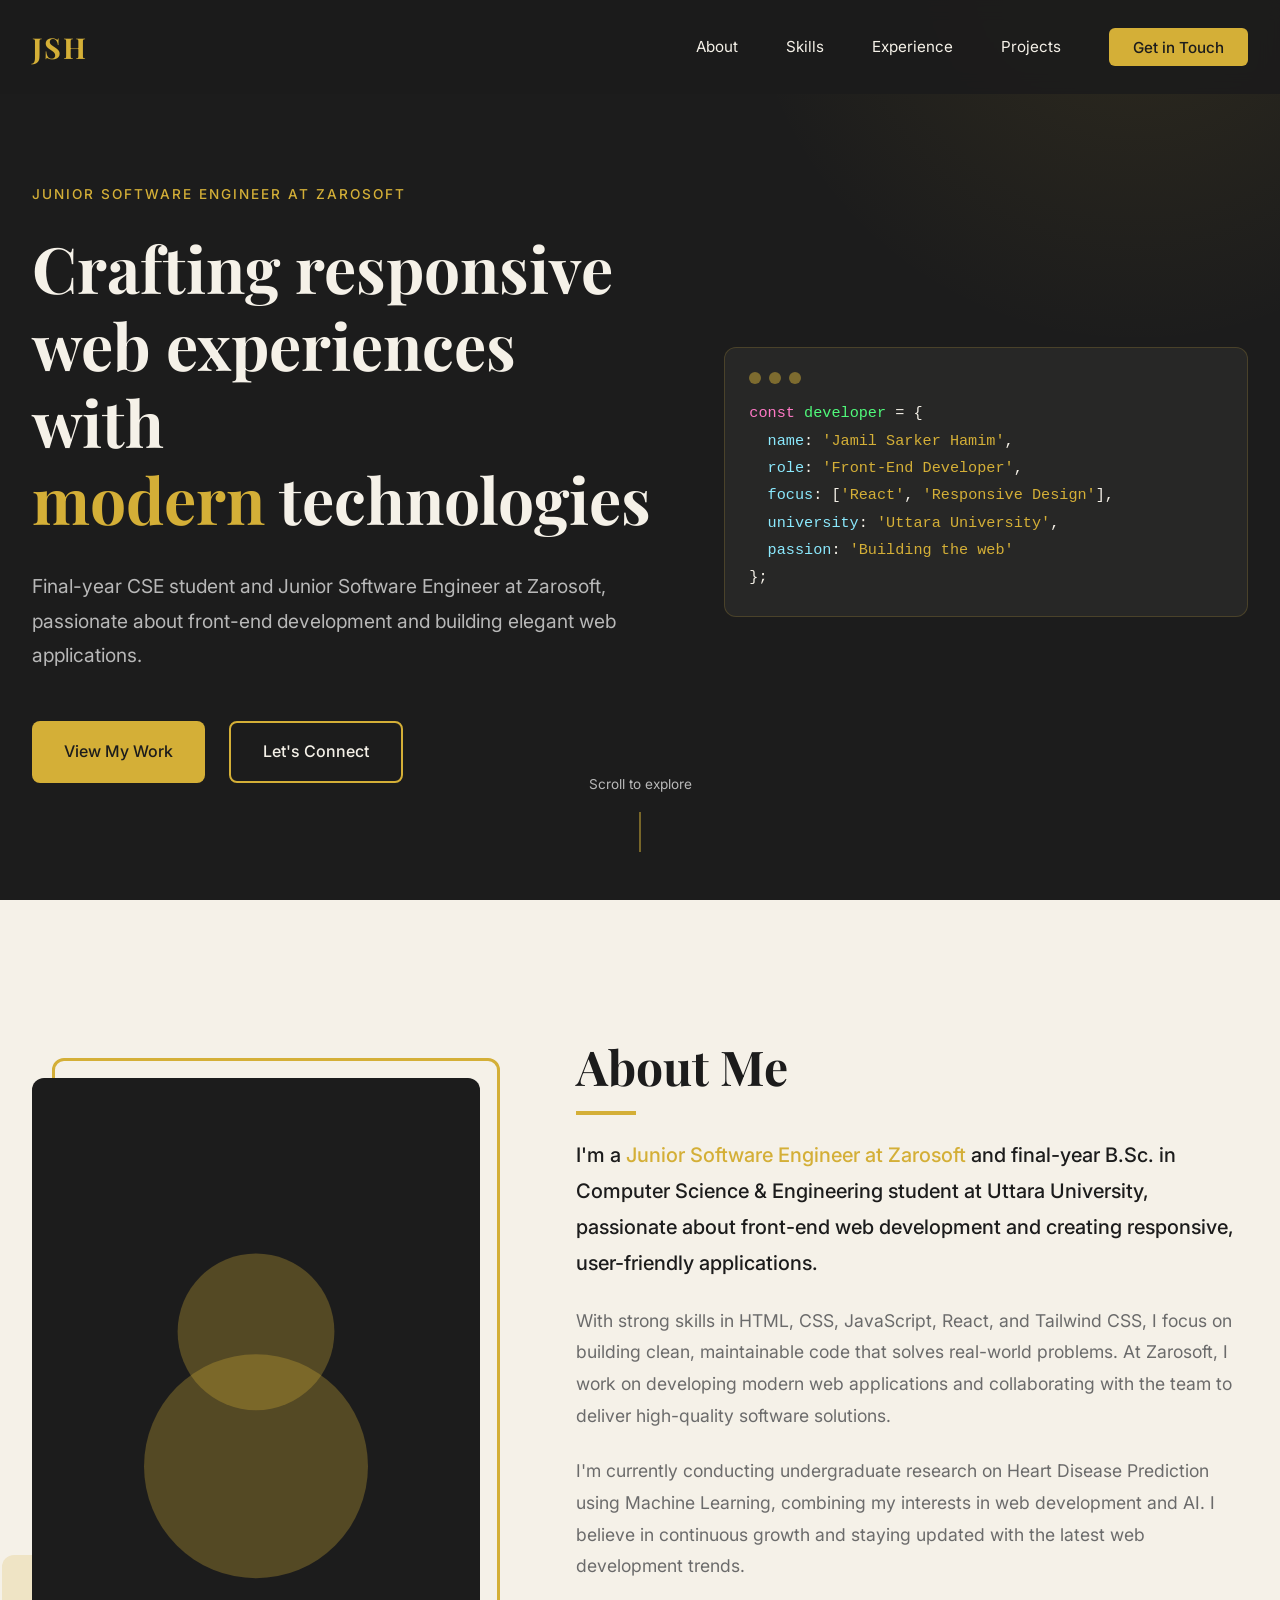
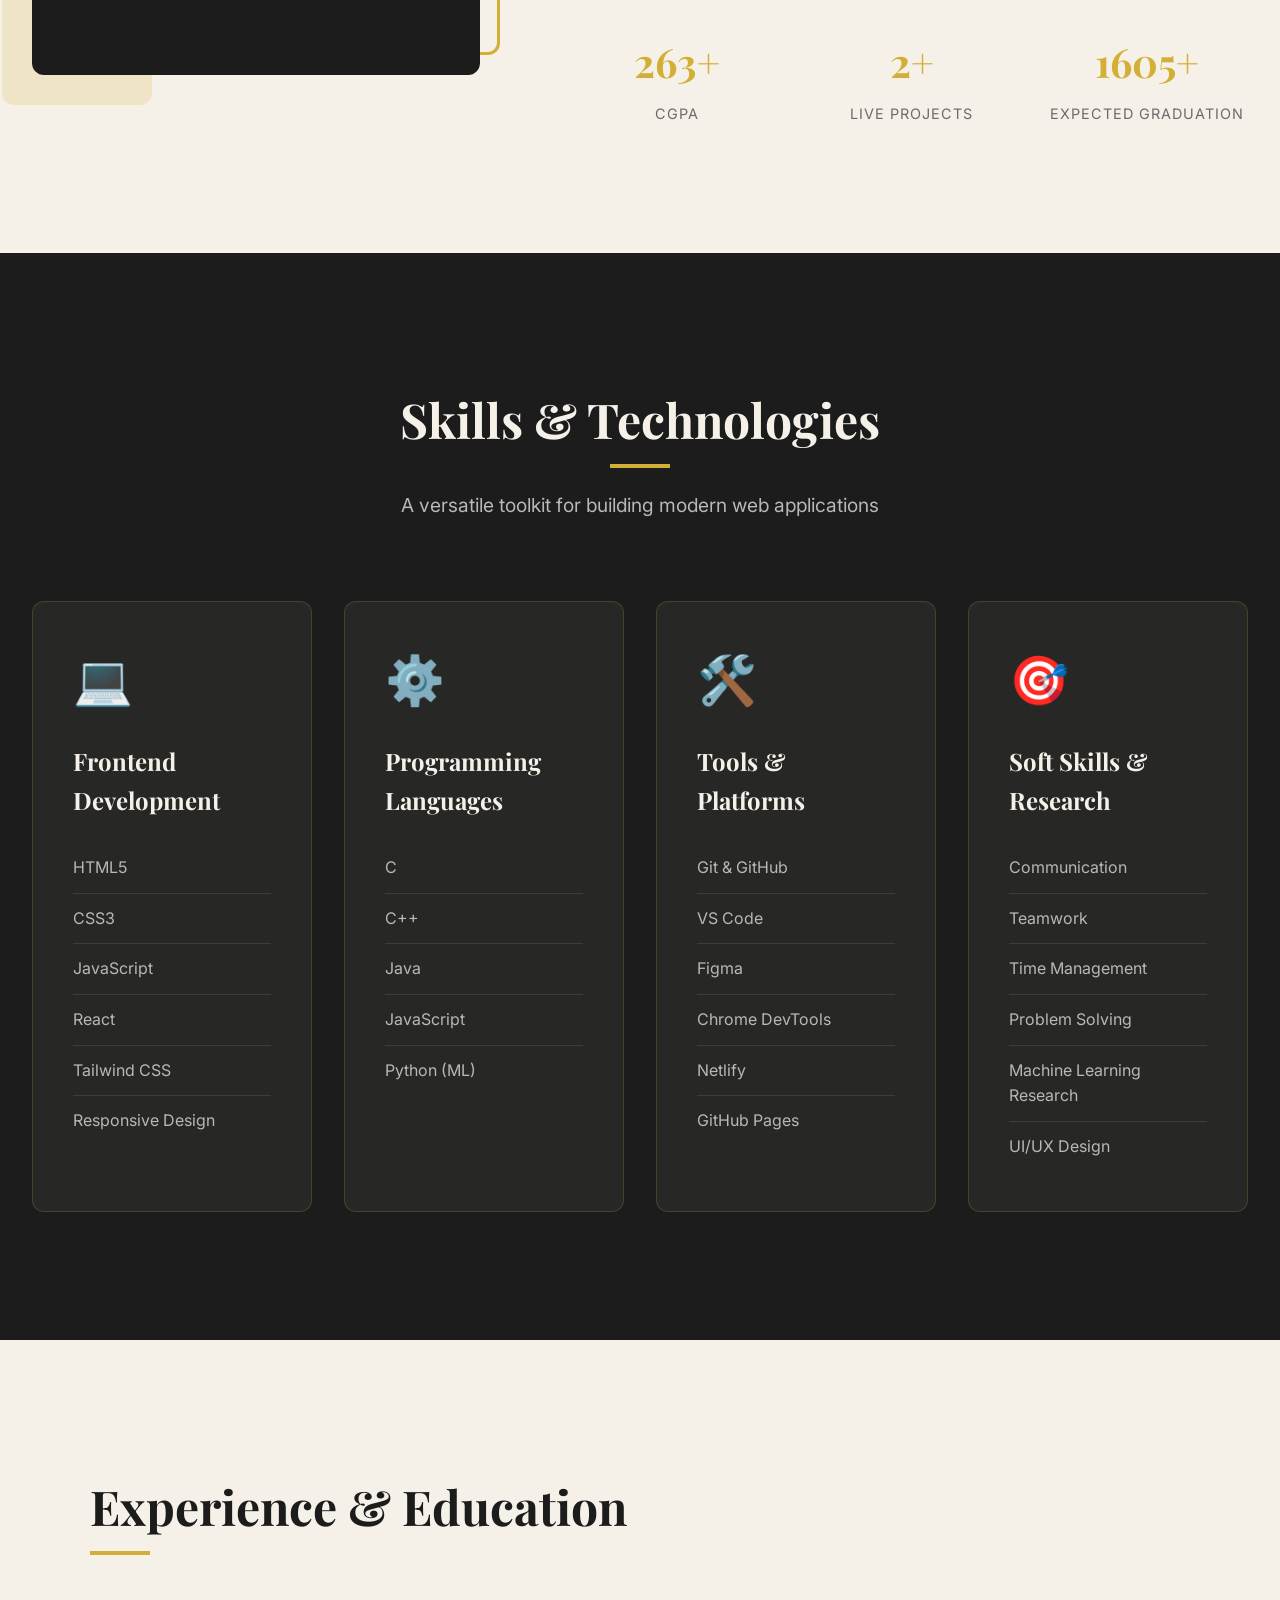
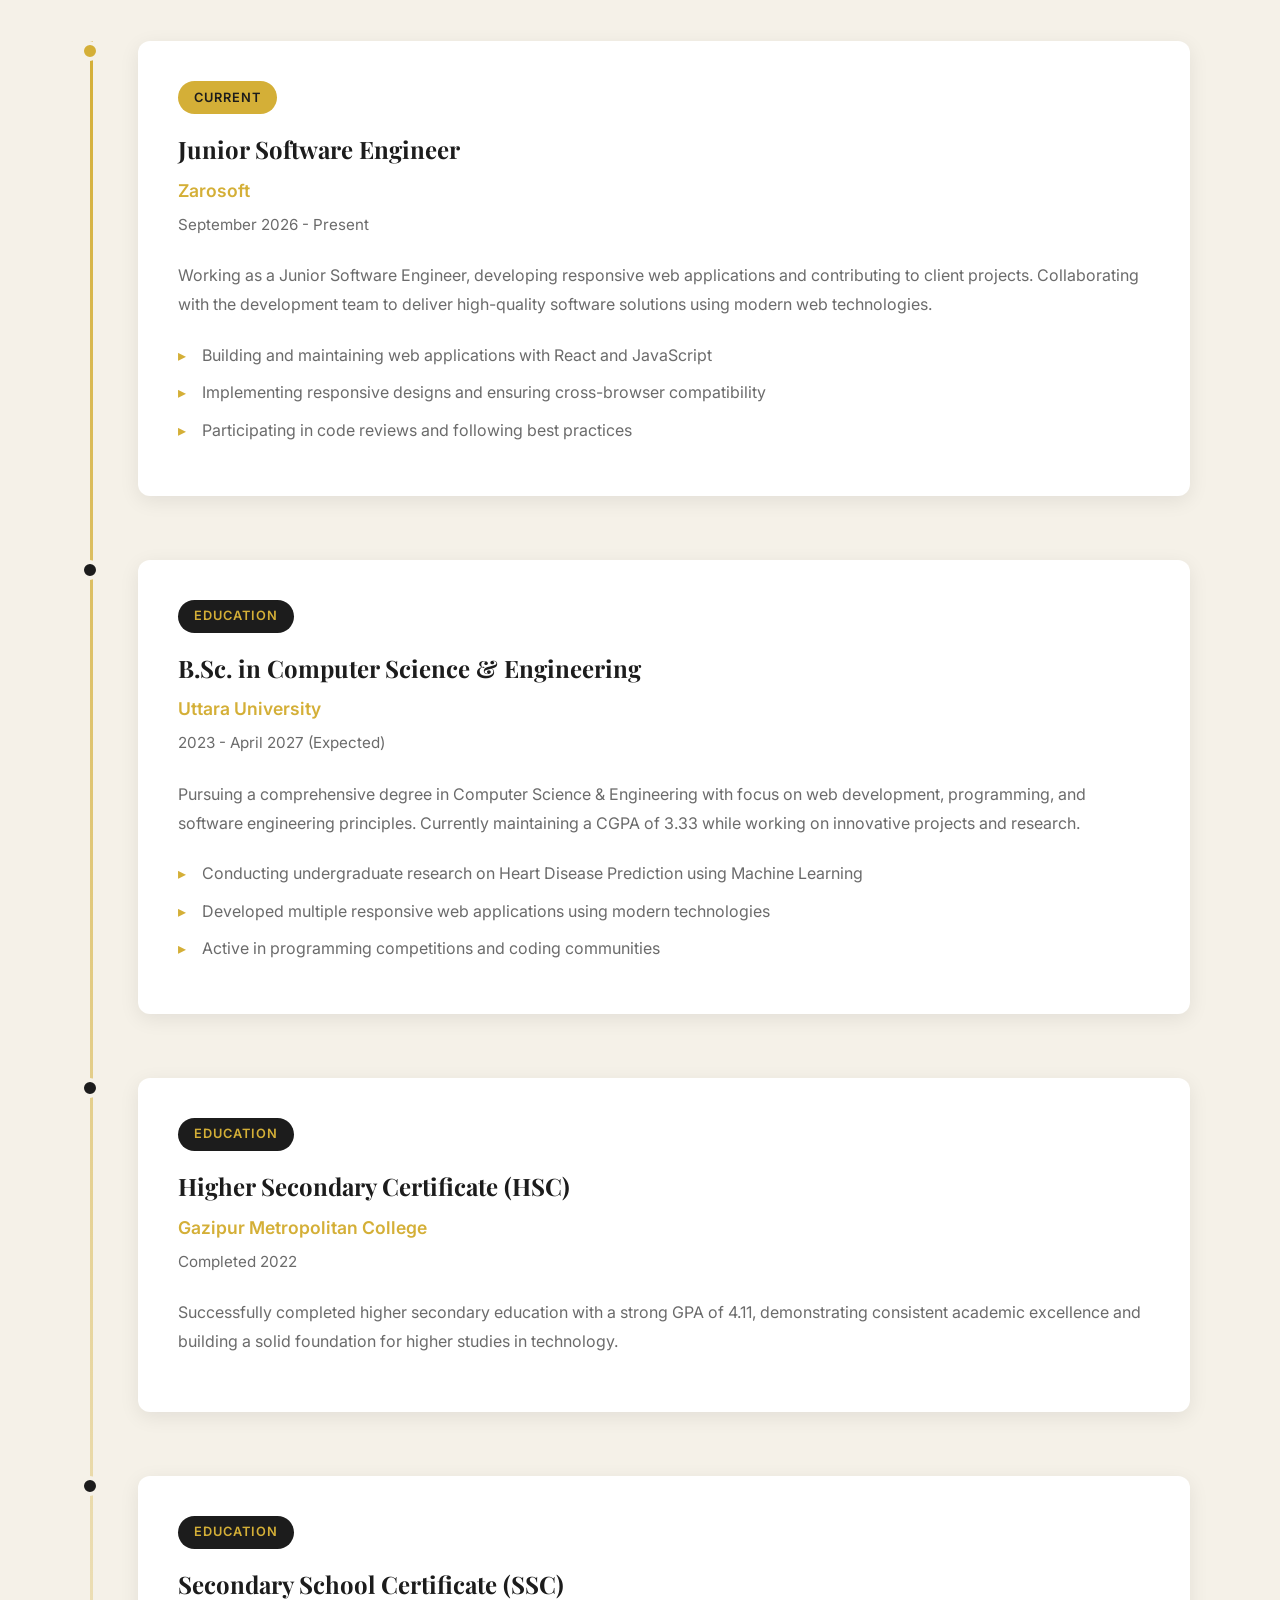
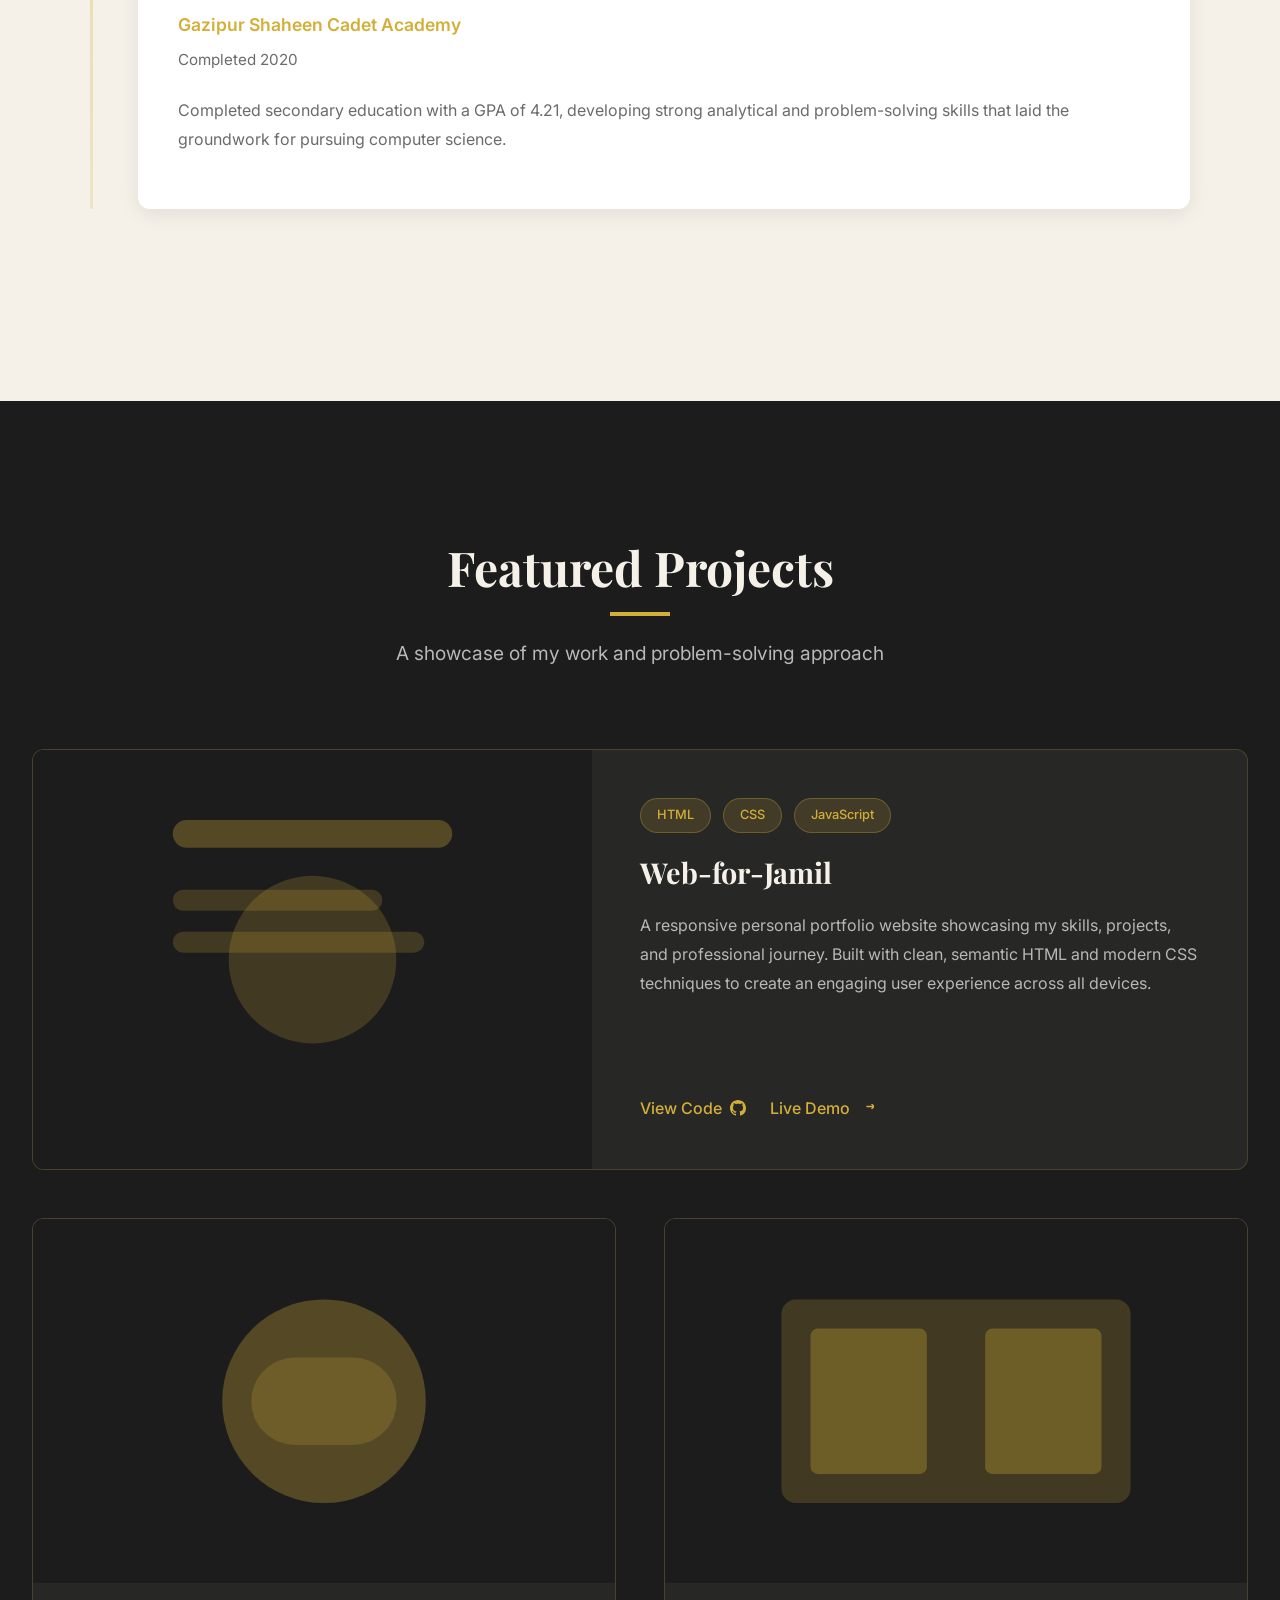
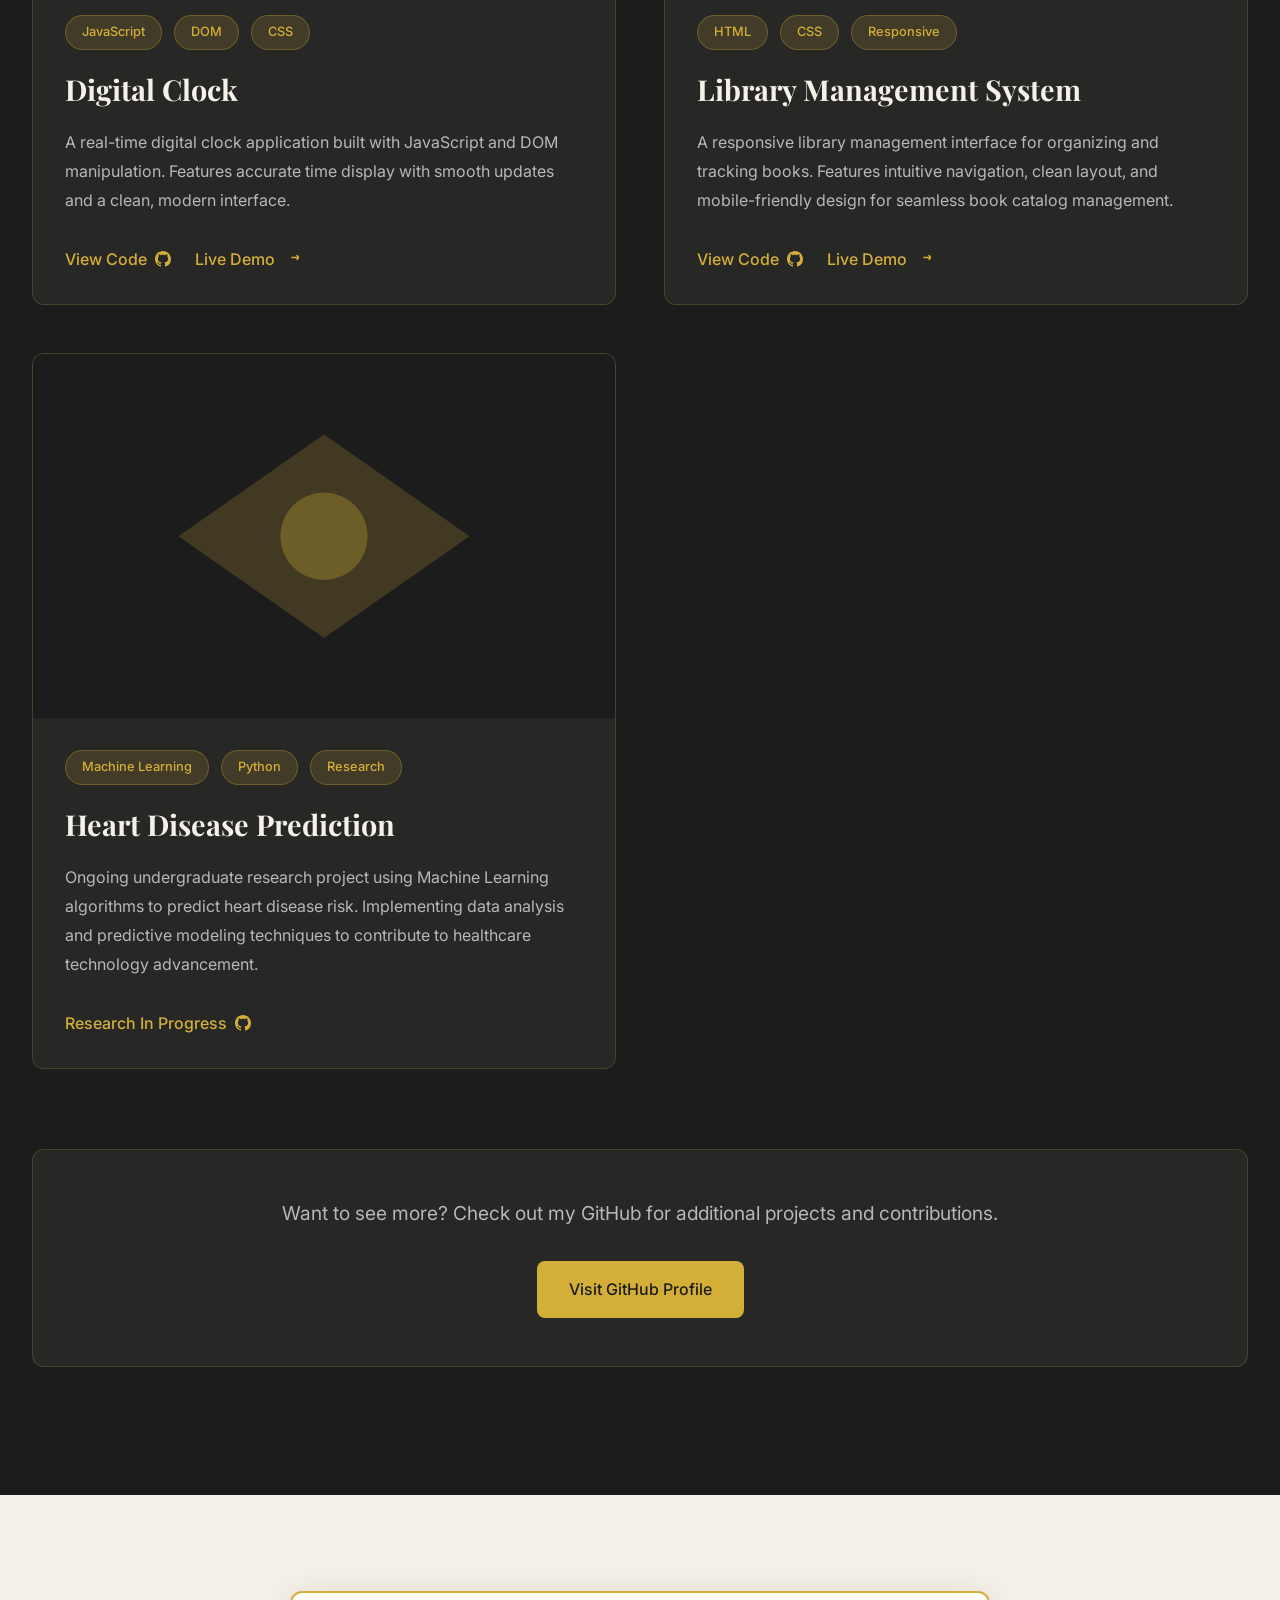
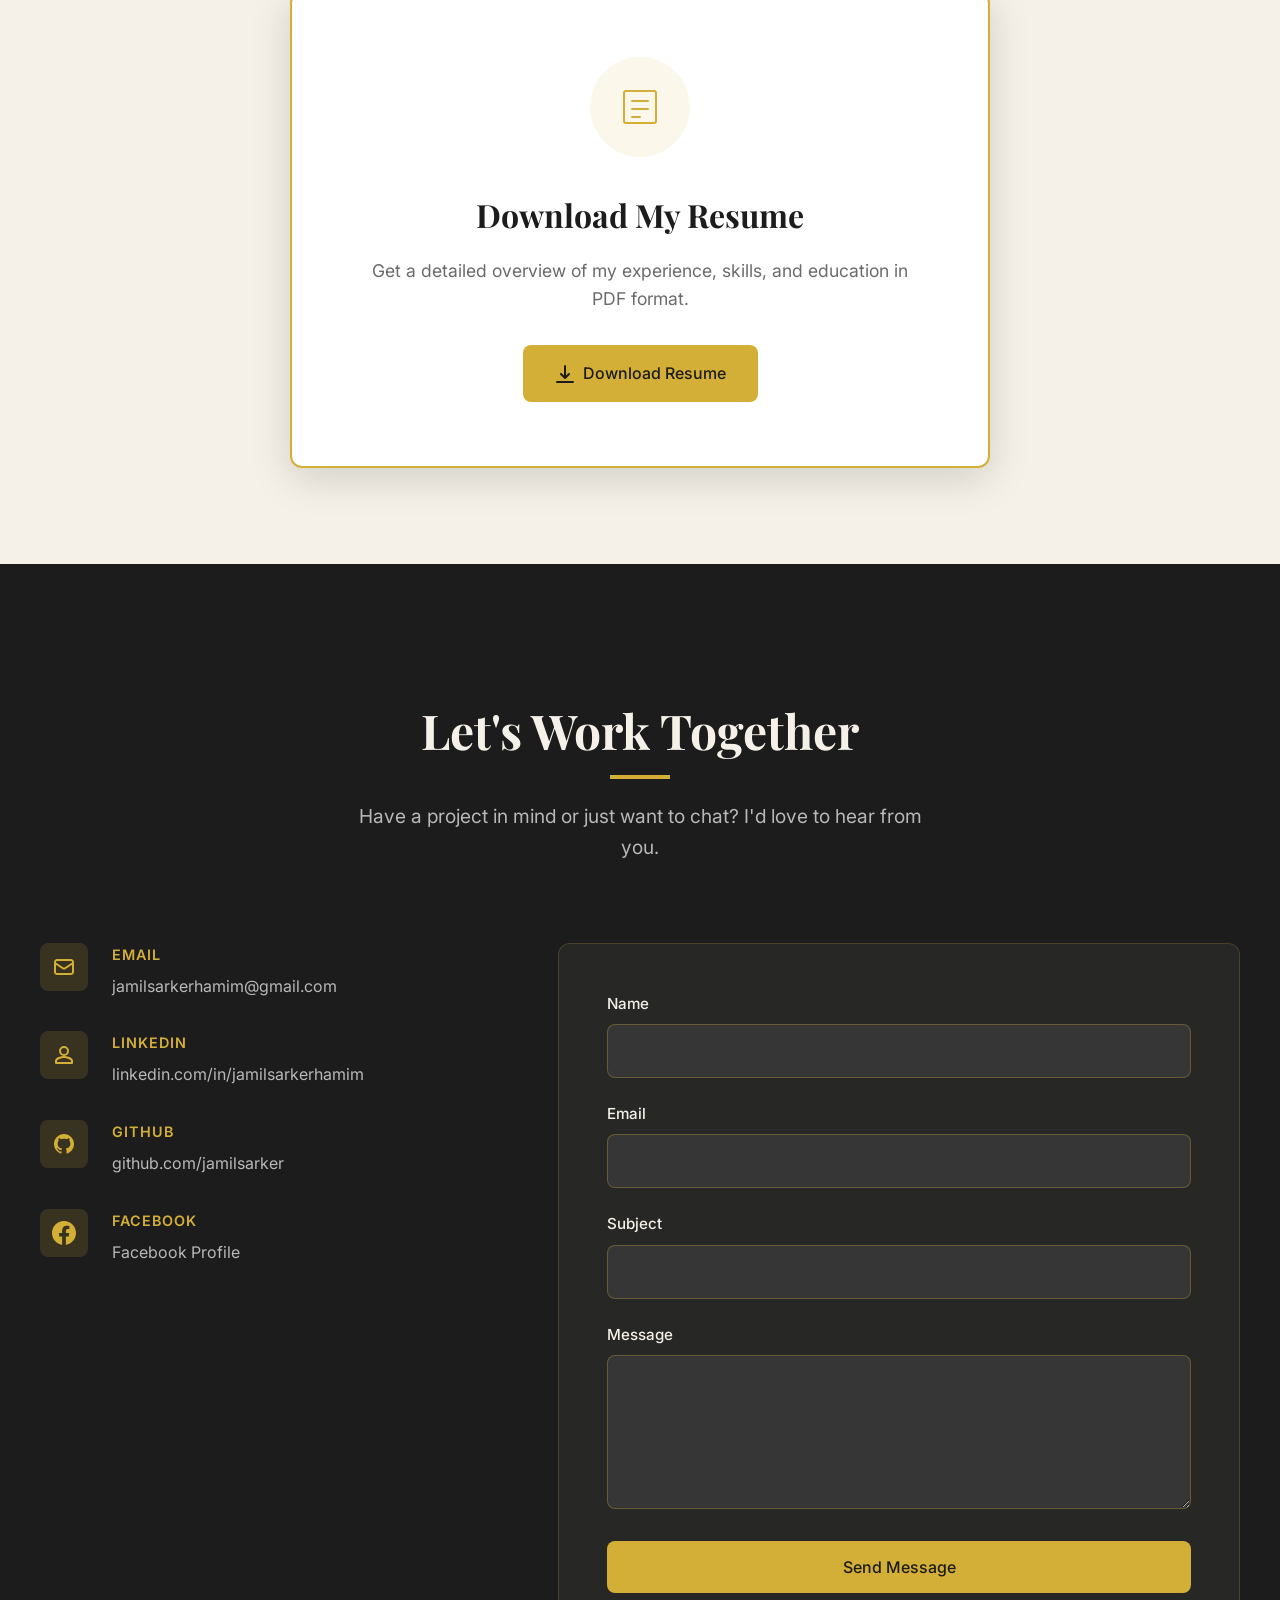
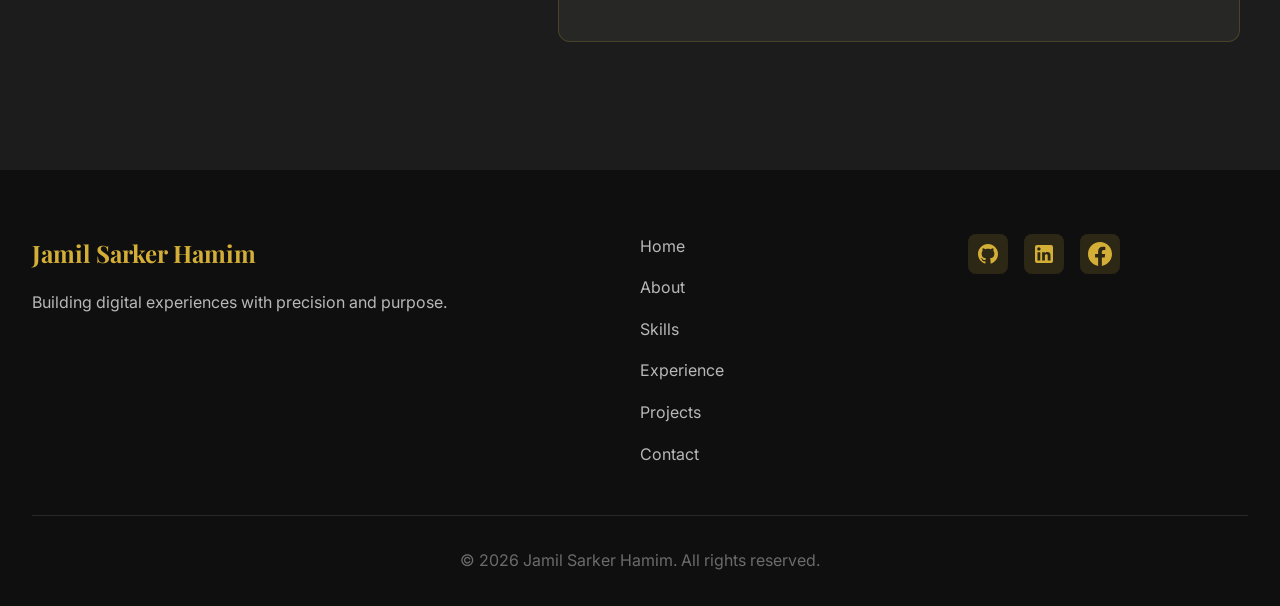
==== index.html @ 26761abb "port" ====
<!DOCTYPE html>
<html lang="en">
<head>
    <meta charset="UTF-8">
    <meta name="viewport" content="width=device-width, initial-scale=1.0">
    <title>Jamil Sarker Hamim — Junior Software Engineer</title>
    <link rel="stylesheet" href="styles.css">
    <link rel="preconnect" href="https://fonts.googleapis.com">
    <link rel="preconnect" href="https://fonts.gstatic.com" crossorigin>
    <link href="https://fonts.googleapis.com/css2?family=Playfair+Display:wght@400;600;700&family=Inter:wght@300;400;500;600&display=swap" rel="stylesheet">
</head>
<body>
    <!-- Navigation -->
    <nav class="nav">
        <div class="nav-container">
            <a href="#home" class="nav-logo">JSH</a>
            <ul class="nav-menu">
                <li><a href="#about" class="nav-link">About</a></li>
                <li><a href="#skills" class="nav-link">Skills</a></li>
                <li><a href="#experience" class="nav-link">Experience</a></li>
                <li><a href="#projects" class="nav-link">Projects</a></li>
                <li><a href="#contact" class="nav-link nav-link-cta">Get in Touch</a></li>
            </ul>
            <button class="nav-toggle" aria-label="Toggle menu">
                <span></span>
                <span></span>
                <span></span>
            </button>
        </div>
    </nav>

    <!-- Hero Section -->
    <section id="home" class="hero">
        <div class="hero-container">
            <div class="hero-content">
                <div class="hero-label fade-in">Junior Software Engineer at Zarosoft</div>
                <h1 class="hero-title fade-in-delay-1">
                    Crafting responsive<br>
                    web experiences with<br>
                    <span class="highlight">modern</span> technologies
                </h1>
                <p class="hero-subtitle fade-in-delay-2">
                    Final-year CSE student and Junior Software Engineer at Zarosoft,
                    passionate about front-end development and building elegant web applications.
                </p>
                <div class="hero-cta fade-in-delay-3">
                    <a href="#projects" class="btn btn-primary">View My Work</a>
                    <a href="#contact" class="btn btn-secondary">Let's Connect</a>
                </div>
            </div>
            <div class="hero-visual fade-in-delay-2">
                <div class="code-snippet">
                    <div class="code-header">
                        <span class="code-dot"></span>
                        <span class="code-dot"></span>
                        <span class="code-dot"></span>
                    </div>
                    <pre class="code-content"><code><span class="code-keyword">const</span> <span class="code-variable">developer</span> = {
  <span class="code-property">name</span>: <span class="code-string">'Jamil Sarker Hamim'</span>,
  <span class="code-property">role</span>: <span class="code-string">'Front-End Developer'</span>,
  <span class="code-property">focus</span>: [<span class="code-string">'React'</span>, <span class="code-string">'Responsive Design'</span>],
  <span class="code-property">university</span>: <span class="code-string">'Uttara University'</span>,
  <span class="code-property">passion</span>: <span class="code-string">'Building the web'</span>
};</code></pre>
                </div>
            </div>
        </div>
        <div class="scroll-indicator">
            <span>Scroll to explore</span>
            <div class="scroll-arrow"></div>
        </div>
    </section>

    <!-- About Section -->
    <section id="about" class="about">
        <div class="about-container">
            <div class="about-grid">
                <div class="about-image-wrapper reveal-left">
                    <div class="about-image-frame">
                        <div class="profile-placeholder">
                            <svg viewBox="0 0 200 200" xmlns="http://www.w3.org/2000/svg">
                                <circle cx="100" cy="80" r="35" fill="#D4AF37" opacity="0.3"/>
                                <circle cx="100" cy="140" r="50" fill="#D4AF37" opacity="0.3"/>
                            </svg>
                        </div>
                    </div>
                    <div class="about-accent-1"></div>
                    <div class="about-accent-2"></div>
                </div>
                <div class="about-content reveal-right">
                    <h2 class="section-title">About Me</h2>
                    <div class="about-text">
                        <p class="lead">
                            I'm a <span class="highlight">Junior Software Engineer at Zarosoft</span> 
                            and final-year B.Sc. in Computer Science & Engineering student at Uttara University, 
                            passionate about front-end web development and creating responsive, user-friendly applications.
                        </p>
                        <p>
                            With strong skills in HTML, CSS, JavaScript, React, and Tailwind CSS, I focus 
                            on building clean, maintainable code that solves real-world problems. At Zarosoft, 
                            I work on developing modern web applications and collaborating with the team to 
                            deliver high-quality software solutions.
                        </p>
                        <p>
                            I'm currently conducting undergraduate research on Heart Disease Prediction using 
                            Machine Learning, combining my interests in web development and AI. I believe in 
                            continuous growth and staying updated with the latest web development trends.
                        </p>
                    </div>
                    <div class="about-stats">
                        <div class="stat-item">
                            <div class="stat-number">3.33</div>
                            <div class="stat-label">CGPA</div>
                        </div>
                        <div class="stat-item">
                            <div class="stat-number">3+</div>
                            <div class="stat-label">Live Projects</div>
                        </div>
                        <div class="stat-item">
                            <div class="stat-number">2027</div>
                            <div class="stat-label">Expected Graduation</div>
                        </div>
                    </div>
                </div>
            </div>
        </div>
    </section>

    <!-- Skills Section -->
    <section id="skills" class="skills">
        <div class="skills-container">
            <div class="skills-header reveal-up">
                <h2 class="section-title">Skills & Technologies</h2>
                <p class="section-subtitle">
                    A versatile toolkit for building modern web applications
                </p>
            </div>
            <div class="skills-grid">
                <div class="skill-category reveal-up">
                    <div class="skill-icon">💻</div>
                    <h3 class="skill-category-title">Frontend Development</h3>
                    <ul class="skill-list">
                        <li><span class="skill-name">HTML5</span></li>
                        <li><span class="skill-name">CSS3</span></li>
                        <li><span class="skill-name">JavaScript</span></li>
                        <li><span class="skill-name">React</span></li>
                        <li><span class="skill-name">Tailwind CSS</span></li>
                        <li><span class="skill-name">Responsive Design</span></li>
                    </ul>
                </div>
                <div class="skill-category reveal-up delay-1">
                    <div class="skill-icon">⚙️</div>
                    <h3 class="skill-category-title">Programming Languages</h3>
                    <ul class="skill-list">
                        <li><span class="skill-name">C</span></li>
                        <li><span class="skill-name">C++</span></li>
                        <li><span class="skill-name">Java</span></li>
                        <li><span class="skill-name">JavaScript</span></li>
                        <li><span class="skill-name">Python (ML)</span></li>
                    </ul>
                </div>
                <div class="skill-category reveal-up delay-2">
                    <div class="skill-icon">🛠️</div>
                    <h3 class="skill-category-title">Tools & Platforms</h3>
                    <ul class="skill-list">
                        <li><span class="skill-name">Git & GitHub</span></li>
                        <li><span class="skill-name">VS Code</span></li>
                        <li><span class="skill-name">Figma</span></li>
                        <li><span class="skill-name">Chrome DevTools</span></li>
                        <li><span class="skill-name">Netlify</span></li>
                        <li><span class="skill-name">GitHub Pages</span></li>
                    </ul>
                </div>
                <div class="skill-category reveal-up delay-3">
                    <div class="skill-icon">🎯</div>
                    <h3 class="skill-category-title">Soft Skills & Research</h3>
                    <ul class="skill-list">
                        <li><span class="skill-name">Communication</span></li>
                        <li><span class="skill-name">Teamwork</span></li>
                        <li><span class="skill-name">Time Management</span></li>
                        <li><span class="skill-name">Problem Solving</span></li>
                        <li><span class="skill-name">Machine Learning Research</span></li>
                        <li><span class="skill-name">UI/UX Design</span></li>
                    </ul>
                </div>
            </div>
        </div>
    </section>

    <!-- Experience & Education Section -->
    <section id="experience" class="experience">
        <div class="experience-container">
            <h2 class="section-title reveal-up">Experience & Education</h2>
            
            <div class="timeline">
                <div class="timeline-item reveal-left">
                    <div class="timeline-marker"></div>
                    <div class="timeline-content">
                        <div class="timeline-badge">Current</div>
                        <h3 class="timeline-title">Junior Software Engineer</h3>
                        <div class="timeline-company">Zarosoft</div>
                        <div class="timeline-period">September 2026 - Present</div>
                        <p class="timeline-description">
                            Working as a Junior Software Engineer, developing responsive web applications 
                            and contributing to client projects. Collaborating with the development team 
                            to deliver high-quality software solutions using modern web technologies.
                        </p>
                        <ul class="timeline-achievements">
                            <li>Building and maintaining web applications with React and JavaScript</li>
                            <li>Implementing responsive designs and ensuring cross-browser compatibility</li>
                            <li>Participating in code reviews and following best practices</li>
                        </ul>
                    </div>
                </div>

                <div class="timeline-item reveal-left">
                    <div class="timeline-marker education"></div>
                    <div class="timeline-content">
                        <div class="timeline-badge education-badge">Education</div>
                        <h3 class="timeline-title">B.Sc. in Computer Science & Engineering</h3>
                        <div class="timeline-company">Uttara University</div>
                        <div class="timeline-period">2023 - April 2027 (Expected)</div>
                        <p class="timeline-description">
                            Pursuing a comprehensive degree in Computer Science & Engineering with focus 
                            on web development, programming, and software engineering principles. 
                            Currently maintaining a CGPA of 3.33 while working on innovative projects 
                            and research.
                        </p>
                        <ul class="timeline-achievements">
                            <li>Conducting undergraduate research on Heart Disease Prediction using Machine Learning</li>
                            <li>Developed multiple responsive web applications using modern technologies</li>
                            <li>Active in programming competitions and coding communities</li>
                        </ul>
                    </div>
                </div>

                <div class="timeline-item reveal-left">
                    <div class="timeline-marker education"></div>
                    <div class="timeline-content">
                        <div class="timeline-badge education-badge">Education</div>
                        <h3 class="timeline-title">Higher Secondary Certificate (HSC)</h3>
                        <div class="timeline-company">Gazipur Metropolitan College</div>
                        <div class="timeline-period">Completed 2022</div>
                        <p class="timeline-description">
                            Successfully completed higher secondary education with a strong GPA of 4.11, 
                            demonstrating consistent academic excellence and building a solid foundation 
                            for higher studies in technology.
                        </p>
                    </div>
                </div>

                <div class="timeline-item reveal-left">
                    <div class="timeline-marker education"></div>
                    <div class="timeline-content">
                        <div class="timeline-badge education-badge">Education</div>
                        <h3 class="timeline-title">Secondary School Certificate (SSC)</h3>
                        <div class="timeline-company">Gazipur Shaheen Cadet Academy</div>
                        <div class="timeline-period">Completed 2020</div>
                        <p class="timeline-description">
                            Completed secondary education with a GPA of 4.21, developing strong 
                            analytical and problem-solving skills that laid the groundwork for 
                            pursuing computer science.
                        </p>
                    </div>
                </div>
            </div>
        </div>
    </section>

    <!-- Projects Section -->
    <section id="projects" class="projects">
        <div class="projects-container">
            <div class="projects-header reveal-up">
                <h2 class="section-title">Featured Projects</h2>
                <p class="section-subtitle">
                    A showcase of my work and problem-solving approach
                </p>
            </div>

            <div class="projects-grid">
                <div class="project-card featured reveal-up">
                    <div class="project-image">
                        <div class="project-placeholder">
                            <svg viewBox="0 0 400 300" xmlns="http://www.w3.org/2000/svg">
                                <rect width="400" height="300" fill="#1C1C1C"/>
                                <circle cx="200" cy="150" r="60" fill="#D4AF37" opacity="0.2"/>
                                <rect x="100" y="50" width="200" height="20" rx="10" fill="#D4AF37" opacity="0.3"/>
                                <rect x="100" y="100" width="150" height="15" rx="7.5" fill="#D4AF37" opacity="0.2"/>
                                <rect x="100" y="130" width="180" height="15" rx="7.5" fill="#D4AF37" opacity="0.2"/>
                            </svg>
                        </div>
                    </div>
                    <div class="project-content">
                        <div class="project-tags">
                            <span class="project-tag">HTML</span>
                            <span class="project-tag">CSS</span>
                            <span class="project-tag">JavaScript</span>
                        </div>
                        <h3 class="project-title">Web-for-Jamil</h3>
                        <p class="project-description">
                            A responsive personal portfolio website showcasing my skills, projects, and professional 
                            journey. Built with clean, semantic HTML and modern CSS techniques to create an 
                            engaging user experience across all devices.
                        </p>
                        <div class="project-links">
                            <a href="https://github.com/jamilsarker/web-for-jamil" class="project-link" target="_blank" rel="noopener">
                                <span>View Code</span>
                                <svg width="16" height="16" viewBox="0 0 16 16" fill="none">
                                    <path d="M8 0C3.58 0 0 3.58 0 8c0 3.54 2.29 6.53 5.47 7.59.4.07.55-.17.55-.38 0-.19-.01-.82-.01-1.49-2.01.37-2.53-.49-2.69-.94-.09-.23-.48-.94-.82-1.13-.28-.15-.68-.52-.01-.53.63-.01 1.08.58 1.23.82.72 1.21 1.87.87 2.33.66.07-.52.28-.87.51-1.07-1.78-.2-3.64-.89-3.64-3.95 0-.87.31-1.59.82-2.15-.08-.2-.36-1.02.08-2.12 0 0 .67-.21 2.2.82.64-.18 1.32-.27 2-.27.68 0 1.36.09 2 .27 1.53-1.04 2.2-.82 2.2-.82.44 1.1.16 1.92.08 2.12.51.56.82 1.27.82 2.15 0 3.07-1.87 3.75-3.65 3.95.29.25.54.73.54 1.48 0 1.07-.01 1.93-.01 2.2 0 .21.15.46.55.38A8.013 8.013 0 0016 8c0-4.42-3.58-8-8-8z" fill="currentColor"/>
                                </svg>
                            </a>
                            <a href="https://jamilsarker.github.io/web-for-jamil/" class="project-link" target="_blank" rel="noopener">
                                <span>Live Demo</span>
                                <svg width="16" height="16" viewBox="0 0 16 16" fill="none">
                                    <path d="M14 8.5L16 6.5L14 4.5" stroke="currentColor" stroke-width="1.5" stroke-linecap="round" stroke-linejoin="round"/>
                                    <path d="M9 6.5H16" stroke="currentColor" stroke-width="1.5" stroke-linecap="round"/>
                                </svg>
                            </a>
                        </div>
                    </div>
                </div>

                <div class="project-card reveal-up delay-1">
                    <div class="project-image">
                        <div class="project-placeholder">
                            <svg viewBox="0 0 400 300" xmlns="http://www.w3.org/2000/svg">
                                <rect width="400" height="300" fill="#1C1C1C"/>
                                <circle cx="200" cy="150" r="70" fill="#D4AF37" opacity="0.3"/>
                                <rect x="150" y="120" width="100" height="60" rx="30" fill="#D4AF37" opacity="0.2"/>
                            </svg>
                        </div>
                    </div>
                    <div class="project-content">
                        <div class="project-tags">
                            <span class="project-tag">JavaScript</span>
                            <span class="project-tag">DOM</span>
                            <span class="project-tag">CSS</span>
                        </div>
                        <h3 class="project-title">Digital Clock</h3>
                        <p class="project-description">
                            A real-time digital clock application built with JavaScript and DOM manipulation. 
                            Features accurate time display with smooth updates and a clean, modern interface.
                        </p>
                        <div class="project-links">
                            <a href="https://github.com/jamilsarker/clock" class="project-link" target="_blank" rel="noopener">
                                <span>View Code</span>
                                <svg width="16" height="16" viewBox="0 0 16 16" fill="none">
                                    <path d="M8 0C3.58 0 0 3.58 0 8c0 3.54 2.29 6.53 5.47 7.59.4.07.55-.17.55-.38 0-.19-.01-.82-.01-1.49-2.01.37-2.53-.49-2.69-.94-.09-.23-.48-.94-.82-1.13-.28-.15-.68-.52-.01-.53.63-.01 1.08.58 1.23.82.72 1.21 1.87.87 2.33.66.07-.52.28-.87.51-1.07-1.78-.2-3.64-.89-3.64-3.95 0-.87.31-1.59.82-2.15-.08-.2-.36-1.02.08-2.12 0 0 .67-.21 2.2.82.64-.18 1.32-.27 2-.27.68 0 1.36.09 2 .27 1.53-1.04 2.2-.82 2.2-.82.44 1.1.16 1.92.08 2.12.51.56.82 1.27.82 2.15 0 3.07-1.87 3.75-3.65 3.95.29.25.54.73.54 1.48 0 1.07-.01 1.93-.01 2.2 0 .21.15.46.55.38A8.013 8.013 0 0016 8c0-4.42-3.58-8-8-8z" fill="currentColor"/>
                                </svg>
                            </a>
                            <a href="https://jamilsarker.github.io/clock/" class="project-link" target="_blank" rel="noopener">
                                <span>Live Demo</span>
                                <svg width="16" height="16" viewBox="0 0 16 16" fill="none">
                                    <path d="M14 8.5L16 6.5L14 4.5" stroke="currentColor" stroke-width="1.5" stroke-linecap="round" stroke-linejoin="round"/>
                                    <path d="M9 6.5H16" stroke="currentColor" stroke-width="1.5" stroke-linecap="round"/>
                                </svg>
                            </a>
                        </div>
                    </div>
                </div>

                <div class="project-card reveal-up delay-2">
                    <div class="project-image">
                        <div class="project-placeholder">
                            <svg viewBox="0 0 400 300" xmlns="http://www.w3.org/2000/svg">
                                <rect width="400" height="300" fill="#1C1C1C"/>
                                <rect x="80" y="80" width="240" height="140" rx="10" fill="#D4AF37" opacity="0.2"/>
                                <rect x="100" y="100" width="80" height="100" rx="5" fill="#D4AF37" opacity="0.3"/>
                                <rect x="220" y="100" width="80" height="100" rx="5" fill="#D4AF37" opacity="0.3"/>
                            </svg>
                        </div>
                    </div>
                    <div class="project-content">
                        <div class="project-tags">
                            <span class="project-tag">HTML</span>
                            <span class="project-tag">CSS</span>
                            <span class="project-tag">Responsive</span>
                        </div>
                        <h3 class="project-title">Library Management System</h3>
                        <p class="project-description">
                            A responsive library management interface for organizing and tracking books. 
                            Features intuitive navigation, clean layout, and mobile-friendly design for 
                            seamless book catalog management.
                        </p>
                        <div class="project-links">
                            <a href="https://github.com/jamilsarker/Library_management_system" class="project-link" target="_blank" rel="noopener">
                                <span>View Code</span>
                                <svg width="16" height="16" viewBox="0 0 16 16" fill="none">
                                    <path d="M8 0C3.58 0 0 3.58 0 8c0 3.54 2.29 6.53 5.47 7.59.4.07.55-.17.55-.38 0-.19-.01-.82-.01-1.49-2.01.37-2.53-.49-2.69-.94-.09-.23-.48-.94-.82-1.13-.28-.15-.68-.52-.01-.53.63-.01 1.08.58 1.23.82.72 1.21 1.87.87 2.33.66.07-.52.28-.87.51-1.07-1.78-.2-3.64-.89-3.64-3.95 0-.87.31-1.59.82-2.15-.08-.2-.36-1.02.08-2.12 0 0 .67-.21 2.2.82.64-.18 1.32-.27 2-.27.68 0 1.36.09 2 .27 1.53-1.04 2.2-.82 2.2-.82.44 1.1.16 1.92.08 2.12.51.56.82 1.27.82 2.15 0 3.07-1.87 3.75-3.65 3.95.29.25.54.73.54 1.48 0 1.07-.01 1.93-.01 2.2 0 .21.15.46.55.38A8.013 8.013 0 0016 8c0-4.42-3.58-8-8-8z" fill="currentColor"/>
                                </svg>
                            </a>
                            <a href="https://jamilsarker.github.io/Library_management_system/" class="project-link" target="_blank" rel="noopener">
                                <span>Live Demo</span>
                                <svg width="16" height="16" viewBox="0 0 16 16" fill="none">
                                    <path d="M14 8.5L16 6.5L14 4.5" stroke="currentColor" stroke-width="1.5" stroke-linecap="round" stroke-linejoin="round"/>
                                    <path d="M9 6.5H16" stroke="currentColor" stroke-width="1.5" stroke-linecap="round"/>
                                </svg>
                            </a>
                        </div>
                    </div>
                </div>

                <div class="project-card reveal-up delay-3">
                    <div class="project-image">
                        <div class="project-placeholder">
                            <svg viewBox="0 0 400 300" xmlns="http://www.w3.org/2000/svg">
                                <rect width="400" height="300" fill="#1C1C1C"/>
                                <path d="M100 150 L200 80 L300 150 L200 220 Z" fill="#D4AF37" opacity="0.2"/>
                                <circle cx="200" cy="150" r="30" fill="#D4AF37" opacity="0.3"/>
                            </svg>
                        </div>
                    </div>
                    <div class="project-content">
                        <div class="project-tags">
                            <span class="project-tag">Machine Learning</span>
                            <span class="project-tag">Python</span>
                            <span class="project-tag">Research</span>
                        </div>
                        <h3 class="project-title">Heart Disease Prediction</h3>
                        <p class="project-description">
                            Ongoing undergraduate research project using Machine Learning algorithms to predict 
                            heart disease risk. Implementing data analysis and predictive modeling techniques to 
                            contribute to healthcare technology advancement.
                        </p>
                        <div class="project-links">
                            <a href="https://github.com/jamilsarker" class="project-link" target="_blank" rel="noopener">
                                <span>Research In Progress</span>
                                <svg width="16" height="16" viewBox="0 0 16 16" fill="none">
                                    <path d="M8 0C3.58 0 0 3.58 0 8c0 3.54 2.29 6.53 5.47 7.59.4.07.55-.17.55-.38 0-.19-.01-.82-.01-1.49-2.01.37-2.53-.49-2.69-.94-.09-.23-.48-.94-.82-1.13-.28-.15-.68-.52-.01-.53.63-.01 1.08.58 1.23.82.72 1.21 1.87.87 2.33.66.07-.52.28-.87.51-1.07-1.78-.2-3.64-.89-3.64-3.95 0-.87.31-1.59.82-2.15-.08-.2-.36-1.02.08-2.12 0 0 .67-.21 2.2.82.64-.18 1.32-.27 2-.27.68 0 1.36.09 2 .27 1.53-1.04 2.2-.82 2.2-.82.44 1.1.16 1.92.08 2.12.51.56.82 1.27.82 2.15 0 3.07-1.87 3.75-3.65 3.95.29.25.54.73.54 1.48 0 1.07-.01 1.93-.01 2.2 0 .21.15.46.55.38A8.013 8.013 0 0016 8c0-4.42-3.58-8-8-8z" fill="currentColor"/>
                                </svg>
                            </a>
                        </div>
                    </div>
                </div>
            </div>

            <div class="projects-cta reveal-up">
                <p>Want to see more? Check out my GitHub for additional projects and contributions.</p>
                <a href="https://github.com/jamilsarker" class="btn btn-primary" target="_blank" rel="noopener">
                    Visit GitHub Profile
                </a>
            </div>
        </div>
    </section>

    <!-- Resume Section -->
    <section class="resume-section">
        <div class="resume-container">
            <div class="resume-card reveal-up">
                <div class="resume-icon">
                    <svg width="48" height="48" viewBox="0 0 48 48" fill="none">
                        <path d="M38 8H10C8.89543 8 8 8.89543 8 10V38C8 39.1046 8.89543 40 10 40H38C39.1046 40 40 39.1046 40 38V10C40 8.89543 39.1046 8 38 8Z" stroke="#D4AF37" stroke-width="2" stroke-linecap="round" stroke-linejoin="round"/>
                        <path d="M16 18H32" stroke="#D4AF37" stroke-width="2" stroke-linecap="round"/>
                        <path d="M16 26H32" stroke="#D4AF37" stroke-width="2" stroke-linecap="round"/>
                        <path d="M16 34H24" stroke="#D4AF37" stroke-width="2" stroke-linecap="round"/>
                    </svg>
                </div>
                <h3 class="resume-title">Download My Resume</h3>
                <p class="resume-description">
                    Get a detailed overview of my experience, skills, and education in PDF format.
                </p>
                <a href="./assets/Jamil_Sarker_Hamim_Resume.pdf" download class="btn btn-primary">
                    <svg width="20" height="20" viewBox="0 0 20 20" fill="none">
                        <path d="M10 14L6 10M10 14L14 10M10 14V2M2 18H18" stroke="currentColor" stroke-width="2" stroke-linecap="round" stroke-linejoin="round"/>
                    </svg>
                    Download Resume
                </a>
            </div>
        </div>
    </section>

    <!-- Contact Section -->
    <section id="contact" class="contact">
        <div class="contact-container">
            <div class="contact-header reveal-up">
                <h2 class="section-title">Let's Work Together</h2>
                <p class="section-subtitle">
                    Have a project in mind or just want to chat? I'd love to hear from you.
                </p>
            </div>

            <div class="contact-content">
                <div class="contact-info reveal-left">
                    <div class="contact-info-item">
                        <div class="contact-info-icon">
                            <svg width="24" height="24" viewBox="0 0 24 24" fill="none">
                                <path d="M3 8L10.89 13.26C11.2187 13.4793 11.6049 13.5963 12 13.5963C12.3951 13.5963 12.7813 13.4793 13.11 13.26L21 8M5 19H19C19.5304 19 20.0391 18.7893 20.4142 18.4142C20.7893 18.0391 21 17.5304 21 17V7C21 6.46957 20.7893 5.96086 20.4142 5.58579C20.0391 5.21071 19.5304 5 19 5H5C4.46957 5 3.96086 5.21071 3.58579 5.58579C3.21071 5.96086 3 6.46957 3 7V17C3 17.5304 3.21071 18.0391 3.58579 18.4142C3.96086 18.7893 4.46957 19 5 19Z" stroke="#D4AF37" stroke-width="2" stroke-linecap="round" stroke-linejoin="round"/>
                            </svg>
                        </div>
                        <div>
                            <h4>Email</h4>
                            <a href="mailto:jamilsarkerhamim@gmail.com">jamilsarkerhamim@gmail.com</a>
                        </div>
                    </div>

                    <div class="contact-info-item">
                        <div class="contact-info-icon">
                            <svg width="24" height="24" viewBox="0 0 24 24" fill="none">
                                <path d="M16 8C16 10.21 14.21 12 12 12C9.79 12 8 10.21 8 8C8 5.79 9.79 4 12 4C14.21 4 16 5.79 16 8ZM4 18C4 15.34 9.33 14 12 14C14.67 14 20 15.34 20 18V20H4V18Z" stroke="#D4AF37" stroke-width="2" stroke-linecap="round" stroke-linejoin="round"/>
                            </svg>
                        </div>
                        <div>
                            <h4>LinkedIn</h4>
                            <a href="https://linkedin.com/in/jamilsarkerhamim" target="_blank" rel="noopener">linkedin.com/in/jamilsarkerhamim</a>
                        </div>
                    </div>

                    <div class="contact-info-item">
                        <div class="contact-info-icon">
                            <svg width="24" height="24" viewBox="0 0 24 24" fill="none">
                                <path d="M12 2C6.48 2 2 6.48 2 12C2 16.42 4.87 20.17 8.84 21.5C9.34 21.58 9.5 21.27 9.5 21C9.5 20.77 9.5 20.14 9.5 19.31C6.73 19.91 6.14 17.97 6.14 17.97C5.68 16.81 5.03 16.5 5.03 16.5C4.12 15.88 5.1 15.9 5.1 15.9C6.1 15.97 6.63 16.93 6.63 16.93C7.5 18.45 8.97 18 9.54 17.76C9.63 17.11 9.89 16.67 10.17 16.42C7.95 16.17 5.62 15.31 5.62 11.5C5.62 10.39 6 9.5 6.65 8.79C6.55 8.54 6.2 7.5 6.75 6.15C6.75 6.15 7.59 5.88 9.5 7.17C10.29 6.95 11.15 6.84 12 6.84C12.85 6.84 13.71 6.95 14.5 7.17C16.41 5.88 17.25 6.15 17.25 6.15C17.8 7.5 17.45 8.54 17.35 8.79C18 9.5 18.38 10.39 18.38 11.5C18.38 15.32 16.04 16.16 13.81 16.41C14.17 16.72 14.5 17.33 14.5 18.26C14.5 19.6 14.5 20.68 14.5 21C14.5 21.27 14.66 21.59 15.17 21.5C19.14 20.16 22 16.42 22 12C22 6.48 17.52 2 12 2Z" fill="#D4AF37"/>
                            </svg>
                        </div>
                        <div>
                            <h4>GitHub</h4>
                            <a href="https://github.com/jamilsarker" target="_blank" rel="noopener">github.com/jamilsarker</a>
                        </div>
                    </div>

                    <div class="contact-info-item">
                        <div class="contact-info-icon">
                            <svg width="24" height="24" viewBox="0 0 24 24" fill="none">
                                <path d="M24 12.073c0-6.627-5.373-12-12-12s-12 5.373-12 12c0 5.99 4.388 10.954 10.125 11.854v-8.385H7.078v-3.47h3.047V9.43c0-3.007 1.792-4.669 4.533-4.669 1.312 0 2.686.235 2.686.235v2.953H15.83c-1.491 0-1.956.925-1.956 1.874v2.25h3.328l-.532 3.47h-2.796v8.385C19.612 23.027 24 18.062 24 12.073z" fill="#D4AF37"/>
                            </svg>
                        </div>
                        <div>
                            <h4>Facebook</h4>
                            <a href="https://www.facebook.com/profile.php?id=61577740311100" target="_blank" rel="noopener">Facebook Profile</a>
                        </div>
                    </div>
                </div>

                <form class="contact-form reveal-right" id="contactForm">
                    <div class="form-group">
                        <label for="name">Name</label>
                        <input type="text" id="name" name="name" required>
                    </div>
                    <div class="form-group">
                        <label for="email">Email</label>
                        <input type="email" id="email" name="email" required>
                    </div>
                    <div class="form-group">
                        <label for="subject">Subject</label>
                        <input type="text" id="subject" name="subject" required>
                    </div>
                    <div class="form-group">
                        <label for="message">Message</label>
                        <textarea id="message" name="message" rows="6" required></textarea>
                    </div>
                    <button type="submit" class="btn btn-primary btn-full">
                        Send Message
                    </button>
                </form>
            </div>
        </div>
    </section>

    <!-- Footer -->
    <footer class="footer">
        <div class="footer-container">
            <div class="footer-content">
                <div class="footer-brand">
                    <h3>Jamil Sarker Hamim</h3>
                    <p>Building digital experiences with precision and purpose.</p>
                </div>
                <div class="footer-links">
                    <a href="#home">Home</a>
                    <a href="#about">About</a>
                    <a href="#skills">Skills</a>
                    <a href="#experience">Experience</a>
                    <a href="#projects">Projects</a>
                    <a href="#contact">Contact</a>
                </div>
                <div class="footer-social">
                    <a href="https://github.com/jamilsarker" target="_blank" rel="noopener" aria-label="GitHub">
                        <svg width="24" height="24" viewBox="0 0 24 24" fill="currentColor">
                            <path d="M12 2C6.48 2 2 6.48 2 12C2 16.42 4.87 20.17 8.84 21.5C9.34 21.58 9.5 21.27 9.5 21C9.5 20.77 9.5 20.14 9.5 19.31C6.73 19.91 6.14 17.97 6.14 17.97C5.68 16.81 5.03 16.5 5.03 16.5C4.12 15.88 5.1 15.9 5.1 15.9C6.1 15.97 6.63 16.93 6.63 16.93C7.5 18.45 8.97 18 9.54 17.76C9.63 17.11 9.89 16.67 10.17 16.42C7.95 16.17 5.62 15.31 5.62 11.5C5.62 10.39 6 9.5 6.65 8.79C6.55 8.54 6.2 7.5 6.75 6.15C6.75 6.15 7.59 5.88 9.5 7.17C10.29 6.95 11.15 6.84 12 6.84C12.85 6.84 13.71 6.95 14.5 7.17C16.41 5.88 17.25 6.15 17.25 6.15C17.8 7.5 17.45 8.54 17.35 8.79C18 9.5 18.38 10.39 18.38 11.5C18.38 15.32 16.04 16.16 13.81 16.41C14.17 16.72 14.5 17.33 14.5 18.26C14.5 19.6 14.5 20.68 14.5 21C14.5 21.27 14.66 21.59 15.17 21.5C19.14 20.16 22 16.42 22 12C22 6.48 17.52 2 12 2Z"/>
                        </svg>
                    </a>
                    <a href="https://linkedin.com/in/jamilsarkerhamim" target="_blank" rel="noopener" aria-label="LinkedIn">
                        <svg width="24" height="24" viewBox="0 0 24 24" fill="currentColor">
                            <path d="M19 3A2 2 0 0 1 21 5V19A2 2 0 0 1 19 21H5A2 2 0 0 1 3 19V5A2 2 0 0 1 5 3H19M18.5 18.5V13.2A3.26 3.26 0 0 0 15.24 9.94C14.39 9.94 13.4 10.46 12.92 11.24V10.13H10.13V18.5H12.92V13.57C12.92 12.8 13.54 12.17 14.31 12.17A1.4 1.4 0 0 1 15.71 13.57V18.5H18.5M6.88 8.56A1.68 1.68 0 0 0 8.56 6.88C8.56 5.95 7.81 5.19 6.88 5.19A1.69 1.69 0 0 0 5.19 6.88C5.19 7.81 5.95 8.56 6.88 8.56M8.27 18.5V10.13H5.5V18.5H8.27Z"/>
                        </svg>
                    </a>
                    <a href="https://www.facebook.com/profile.php?id=61577740311100" target="_blank" rel="noopener" aria-label="Facebook">
                        <svg width="24" height="24" viewBox="0 0 24 24" fill="currentColor">
                            <path d="M24 12.073c0-6.627-5.373-12-12-12s-12 5.373-12 12c0 5.99 4.388 10.954 10.125 11.854v-8.385H7.078v-3.47h3.047V9.43c0-3.007 1.792-4.669 4.533-4.669 1.312 0 2.686.235 2.686.235v2.953H15.83c-1.491 0-1.956.925-1.956 1.874v2.25h3.328l-.532 3.47h-2.796v8.385C19.612 23.027 24 18.062 24 12.073z"/>
                        </svg>
                    </a>
                </div>
            </div>
            <div class="footer-bottom">
                <p>&copy; 2026 Jamil Sarker Hamim. All rights reserved.</p>
            </div>
        </div>
    </footer>

    <script src="script.js"></script>
</body>
</html>
---- styles.css ----
/* ===== VARIABLES ===== */
:root {
    --color-dark: #1C1C1C;
    --color-gold: #D4AF37;
    --color-light: #F5F1E8;
    --color-white: #FFFFFF;
    --color-gray: #6B6B6B;
    --color-gray-light: #B8B8B8;
    
    --font-serif: 'Playfair Display', serif;
    --font-sans: 'Inter', sans-serif;
    
    --transition: all 0.4s cubic-bezier(0.4, 0, 0.2, 1);
    --shadow: 0 10px 40px rgba(0, 0, 0, 0.15);
    --shadow-large: 0 20px 60px rgba(0, 0, 0, 0.2);
}

/* ===== RESET & BASE ===== */
* {
    margin: 0;
    padding: 0;
    box-sizing: border-box;
}

html {
    scroll-behavior: smooth;
    overflow-x: hidden;
}

body {
    font-family: var(--font-sans);
    background: var(--color-light);
    color: var(--color-dark);
    line-height: 1.6;
    overflow-x: hidden;
}

img {
    max-width: 100%;
    height: auto;
    display: block;
}

a {
    text-decoration: none;
    color: inherit;
    transition: var(--transition);
}

/* ===== NAVIGATION ===== */
.nav {
    position: fixed;
    top: 0;
    left: 0;
    width: 100%;
    background: rgba(28, 28, 28, 0.95);
    backdrop-filter: blur(10px);
    z-index: 1000;
    padding: 1.5rem 0;
    transition: var(--transition);
}

.nav-container {
    max-width: 1400px;
    margin: 0 auto;
    padding: 0 2rem;
    display: flex;
    justify-content: space-between;
    align-items: center;
}

.nav-logo {
    font-family: var(--font-serif);
    font-size: 1.8rem;
    font-weight: 700;
    color: var(--color-gold);
    letter-spacing: 2px;
}

.nav-menu {
    display: flex;
    list-style: none;
    gap: 3rem;
    align-items: center;
}

.nav-link {
    color: var(--color-light);
    font-size: 0.95rem;
    font-weight: 400;
    position: relative;
}

.nav-link::after {
    content: '';
    position: absolute;
    bottom: -5px;
    left: 0;
    width: 0;
    height: 2px;
    background: var(--color-gold);
    transition: var(--transition);
}

.nav-link:hover::after {
    width: 100%;
}

.nav-link-cta {
    background: var(--color-gold);
    color: var(--color-dark);
    padding: 0.6rem 1.5rem;
    border-radius: 6px;
    font-weight: 500;
}

.nav-link-cta::after {
    display: none;
}

.nav-link-cta:hover {
    background: #c29d2e;
    transform: translateY(-2px);
}

.nav-toggle {
    display: none;
    flex-direction: column;
    background: none;
    border: none;
    cursor: pointer;
    gap: 5px;
}

.nav-toggle span {
    width: 25px;
    height: 2px;
    background: var(--color-light);
    transition: var(--transition);
}

/* ===== HERO SECTION ===== */
.hero {
    min-height: 100vh;
    display: flex;
    align-items: center;
    justify-content: center;
    padding: 8rem 2rem 4rem;
    background: var(--color-dark);
    position: relative;
    overflow: hidden;
}

.hero::before {
    content: '';
    position: absolute;
    top: -50%;
    right: -20%;
    width: 800px;
    height: 800px;
    background: radial-gradient(circle, rgba(212, 175, 55, 0.1) 0%, transparent 70%);
    border-radius: 50%;
    animation: float 20s infinite ease-in-out;
}

@keyframes float {
    0%, 100% { transform: translateY(0) rotate(0deg); }
    50% { transform: translateY(-50px) rotate(180deg); }
}

.hero-container {
    max-width: 1400px;
    width: 100%;
    display: grid;
    grid-template-columns: 1.2fr 1fr;
    gap: 4rem;
    align-items: center;
}

.hero-label {
    display: inline-block;
    font-size: 0.85rem;
    font-weight: 500;
    color: var(--color-gold);
    text-transform: uppercase;
    letter-spacing: 2px;
    margin-bottom: 1.5rem;
}

.hero-title {
    font-family: var(--font-serif);
    font-size: 4rem;
    font-weight: 700;
    line-height: 1.2;
    color: var(--color-light);
    margin-bottom: 2rem;
}

.highlight {
    color: var(--color-gold);
    position: relative;
    display: inline-block;
}

.hero-subtitle {
    font-size: 1.2rem;
    color: var(--color-gray-light);
    max-width: 600px;
    margin-bottom: 3rem;
    line-height: 1.8;
}

.hero-cta {
    display: flex;
    gap: 1.5rem;
    flex-wrap: wrap;
}

.hero-visual {
    position: relative;
}

.code-snippet {
    background: rgba(245, 241, 232, 0.05);
    border-radius: 12px;
    padding: 1.5rem;
    border: 1px solid rgba(212, 175, 55, 0.2);
    backdrop-filter: blur(10px);
}

.code-header {
    display: flex;
    gap: 8px;
    margin-bottom: 1rem;
}

.code-dot {
    width: 12px;
    height: 12px;
    border-radius: 50%;
    background: var(--color-gold);
    opacity: 0.5;
}

.code-content {
    font-family: 'Courier New', monospace;
    font-size: 0.95rem;
    line-height: 1.8;
    color: var(--color-light);
    overflow-x: auto;
}

.code-keyword {
    color: #ff79c6;
}

.code-variable {
    color: #50fa7b;
}

.code-property {
    color: #8be9fd;
}

.code-string {
    color: var(--color-gold);
}

.scroll-indicator {
    position: absolute;
    bottom: 3rem;
    left: 50%;
    transform: translateX(-50%);
    display: flex;
    flex-direction: column;
    align-items: center;
    gap: 1rem;
    color: var(--color-gray-light);
    font-size: 0.85rem;
}

.scroll-arrow {
    width: 1px;
    height: 40px;
    background: var(--color-gold);
    position: relative;
    animation: scrollDown 2s infinite;
}

@keyframes scrollDown {
    0%, 100% { height: 40px; opacity: 1; }
    50% { height: 60px; opacity: 0.5; }
}

/* ===== BUTTONS ===== */
.btn {
    display: inline-flex;
    align-items: center;
    gap: 0.5rem;
    padding: 1rem 2rem;
    font-size: 1rem;
    font-weight: 500;
    border-radius: 8px;
    border: none;
    cursor: pointer;
    transition: var(--transition);
    font-family: var(--font-sans);
}

.btn-primary {
    background: var(--color-gold);
    color: var(--color-dark);
}

.btn-primary:hover {
    background: #c29d2e;
    transform: translateY(-3px);
    box-shadow: 0 10px 30px rgba(212, 175, 55, 0.3);
}

.btn-secondary {
    background: transparent;
    color: var(--color-light);
    border: 2px solid var(--color-gold);
}

.btn-secondary:hover {
    background: var(--color-gold);
    color: var(--color-dark);
    transform: translateY(-3px);
}

.btn-full {
    width: 100%;
    justify-content: center;
}

/* ===== ABOUT SECTION ===== */
.about {
    padding: 8rem 2rem;
    background: var(--color-light);
}

.about-container {
    max-width: 1400px;
    margin: 0 auto;
}

.about-grid {
    display: grid;
    grid-template-columns: 0.8fr 1.2fr;
    gap: 6rem;
    align-items: center;
}

.about-image-wrapper {
    position: relative;
}

.about-image-frame {
    position: relative;
    aspect-ratio: 3/4;
    background: var(--color-dark);
    border-radius: 12px;
    overflow: hidden;
    z-index: 2;
}

.profile-placeholder {
    width: 100%;
    height: 100%;
    display: flex;
    align-items: center;
    justify-content: center;
}

.profile-placeholder svg {
    width: 100%;
    height: 100%;
}

.about-accent-1 {
    position: absolute;
    top: -20px;
    right: -20px;
    width: 100%;
    height: 100%;
    border: 3px solid var(--color-gold);
    border-radius: 12px;
    z-index: 1;
}

.about-accent-2 {
    position: absolute;
    bottom: -30px;
    left: -30px;
    width: 150px;
    height: 150px;
    background: var(--color-gold);
    opacity: 0.2;
    border-radius: 12px;
    z-index: 0;
}

.section-title {
    font-family: var(--font-serif);
    font-size: 3rem;
    font-weight: 700;
    color: var(--color-dark);
    margin-bottom: 2rem;
    position: relative;
    display: inline-block;
}

.section-title::after {
    content: '';
    position: absolute;
    bottom: -10px;
    left: 0;
    width: 60px;
    height: 4px;
    background: var(--color-gold);
}

.about-text {
    font-size: 1.1rem;
    line-height: 1.8;
    color: var(--color-gray);
}

.lead {
    font-size: 1.25rem;
    font-weight: 500;
    color: var(--color-dark);
    margin-bottom: 1.5rem;
}

.about-text p {
    margin-bottom: 1.5rem;
}

.about-stats {
    display: grid;
    grid-template-columns: repeat(3, 1fr);
    gap: 2rem;
    margin-top: 3rem;
}

.stat-item {
    text-align: center;
}

.stat-number {
    font-family: var(--font-serif);
    font-size: 2.5rem;
    font-weight: 700;
    color: var(--color-gold);
    margin-bottom: 0.5rem;
}

.stat-label {
    font-size: 0.9rem;
    color: var(--color-gray);
    text-transform: uppercase;
    letter-spacing: 1px;
}

/* ===== SKILLS SECTION ===== */
.skills {
    padding: 8rem 2rem;
    background: var(--color-dark);
}

.skills-container {
    max-width: 1400px;
    margin: 0 auto;
}

.skills-header {
    text-align: center;
    margin-bottom: 5rem;
}

.skills-header .section-title {
    color: var(--color-light);
}

.skills-header .section-title::after {
    left: 50%;
    transform: translateX(-50%);
}

.section-subtitle {
    font-size: 1.2rem;
    color: var(--color-gray-light);
    max-width: 600px;
    margin: 0 auto;
}

.skills-grid {
    display: grid;
    grid-template-columns: repeat(auto-fit, minmax(280px, 1fr));
    gap: 2rem;
}

.skill-category {
    background: rgba(245, 241, 232, 0.05);
    padding: 2.5rem;
    border-radius: 12px;
    border: 1px solid rgba(212, 175, 55, 0.2);
    transition: var(--transition);
}

.skill-category:hover {
    transform: translateY(-10px);
    border-color: var(--color-gold);
    box-shadow: 0 20px 40px rgba(212, 175, 55, 0.1);
}

.skill-icon {
    font-size: 3rem;
    margin-bottom: 1.5rem;
}

.skill-category-title {
    font-family: var(--font-serif);
    font-size: 1.5rem;
    color: var(--color-light);
    margin-bottom: 1.5rem;
}

.skill-list {
    list-style: none;
}

.skill-list li {
    padding: 0.75rem 0;
    border-bottom: 1px solid rgba(245, 241, 232, 0.1);
}

.skill-list li:last-child {
    border-bottom: none;
}

.skill-name {
    color: var(--color-gray-light);
    font-size: 1rem;
}

/* ===== EXPERIENCE SECTION ===== */
.experience {
    padding: 8rem 2rem;
    background: var(--color-light);
}

.experience-container {
    max-width: 1100px;
    margin: 0 auto;
}

.timeline {
    position: relative;
    padding-left: 3rem;
    margin-top: 4rem;
}

.timeline::before {
    content: '';
    position: absolute;
    left: 0;
    top: 0;
    bottom: 0;
    width: 3px;
    background: linear-gradient(to bottom, var(--color-gold), rgba(212, 175, 55, 0.2));
}

.timeline-item {
    position: relative;
    margin-bottom: 4rem;
}

.timeline-marker {
    position: absolute;
    left: -3.65rem;
    top: 0;
    width: 20px;
    height: 20px;
    background: var(--color-gold);
    border: 4px solid var(--color-light);
    border-radius: 50%;
    z-index: 2;
}

.timeline-marker.education {
    background: var(--color-dark);
}

.timeline-content {
    background: var(--color-white);
    padding: 2.5rem;
    border-radius: 12px;
    box-shadow: 0 5px 20px rgba(0, 0, 0, 0.08);
    transition: var(--transition);
}

.timeline-content:hover {
    transform: translateX(10px);
    box-shadow: var(--shadow);
}

.timeline-badge {
    display: inline-block;
    background: var(--color-gold);
    color: var(--color-dark);
    padding: 0.4rem 1rem;
    border-radius: 20px;
    font-size: 0.8rem;
    font-weight: 600;
    text-transform: uppercase;
    letter-spacing: 1px;
    margin-bottom: 1rem;
}

.education-badge {
    background: var(--color-dark);
    color: var(--color-gold);
}

.timeline-title {
    font-family: var(--font-serif);
    font-size: 1.5rem;
    font-weight: 700;
    color: var(--color-dark);
    margin-bottom: 0.5rem;
}

.timeline-company {
    font-size: 1.1rem;
    color: var(--color-gold);
    font-weight: 600;
    margin-bottom: 0.5rem;
}

.timeline-period {
    font-size: 0.95rem;
    color: var(--color-gray);
    margin-bottom: 1.5rem;
}

.timeline-description {
    color: var(--color-gray);
    line-height: 1.8;
    margin-bottom: 1rem;
}

.timeline-achievements {
    list-style: none;
    margin-top: 1.5rem;
}

.timeline-achievements li {
    padding-left: 1.5rem;
    position: relative;
    margin-bottom: 0.75rem;
    color: var(--color-gray);
}

.timeline-achievements li::before {
    content: '▸';
    position: absolute;
    left: 0;
    color: var(--color-gold);
}

/* ===== PROJECTS SECTION ===== */
.projects {
    padding: 8rem 2rem;
    background: var(--color-dark);
}

.projects-container {
    max-width: 1400px;
    margin: 0 auto;
}

.projects-header {
    text-align: center;
    margin-bottom: 5rem;
}

.projects-header .section-title {
    color: var(--color-light);
}

.projects-header .section-title::after {
    left: 50%;
    transform: translateX(-50%);
}

.projects-grid {
    display: grid;
    grid-template-columns: repeat(2, 1fr);
    gap: 3rem;
    margin-bottom: 5rem;
}

.project-card {
    background: rgba(245, 241, 232, 0.05);
    border-radius: 12px;
    overflow: hidden;
    border: 1px solid rgba(212, 175, 55, 0.2);
    transition: var(--transition);
    display: flex;
    flex-direction: column;
}

.project-card:hover {
    transform: translateY(-10px);
    border-color: var(--color-gold);
    box-shadow: 0 20px 60px rgba(212, 175, 55, 0.2);
}

.project-card.featured {
    grid-column: span 2;
    flex-direction: row;
}

.project-image {
    position: relative;
    overflow: hidden;
    background: var(--color-dark);
    aspect-ratio: 16/10;
}

.featured .project-image {
    flex: 1;
    aspect-ratio: auto;
}

.project-placeholder {
    width: 100%;
    height: 100%;
    display: flex;
    align-items: center;
    justify-content: center;
    transition: var(--transition);
}

.project-card:hover .project-placeholder {
    transform: scale(1.05);
}

.project-content {
    padding: 2rem;
    display: flex;
    flex-direction: column;
    gap: 1rem;
}

.featured .project-content {
    flex: 1;
    padding: 3rem;
}

.project-tags {
    display: flex;
    flex-wrap: wrap;
    gap: 0.75rem;
}

.project-tag {
    font-size: 0.8rem;
    padding: 0.4rem 1rem;
    background: rgba(212, 175, 55, 0.15);
    color: var(--color-gold);
    border-radius: 20px;
    border: 1px solid rgba(212, 175, 55, 0.3);
    font-weight: 500;
}

.project-title {
    font-family: var(--font-serif);
    font-size: 1.8rem;
    color: var(--color-light);
    font-weight: 700;
}

.project-description {
    color: var(--color-gray-light);
    line-height: 1.8;
    flex-grow: 1;
}

.project-links {
    display: flex;
    gap: 1.5rem;
    margin-top: 1rem;
}

.project-link {
    display: inline-flex;
    align-items: center;
    gap: 0.5rem;
    color: var(--color-gold);
    font-weight: 500;
    transition: var(--transition);
}

.project-link:hover {
    transform: translateX(5px);
}

.projects-cta {
    text-align: center;
    padding: 3rem;
    background: rgba(245, 241, 232, 0.05);
    border-radius: 12px;
    border: 1px solid rgba(212, 175, 55, 0.2);
}

.projects-cta p {
    color: var(--color-gray-light);
    font-size: 1.2rem;
    margin-bottom: 2rem;
}

/* ===== RESUME SECTION ===== */
.resume-section {
    padding: 6rem 2rem;
    background: var(--color-light);
}

.resume-container {
    max-width: 700px;
    margin: 0 auto;
}

.resume-card {
    background: var(--color-white);
    padding: 4rem;
    border-radius: 12px;
    text-align: center;
    box-shadow: var(--shadow);
    border: 2px solid var(--color-gold);
}

.resume-icon {
    display: inline-flex;
    align-items: center;
    justify-content: center;
    width: 100px;
    height: 100px;
    background: rgba(212, 175, 55, 0.1);
    border-radius: 50%;
    margin-bottom: 2rem;
}

.resume-title {
    font-family: var(--font-serif);
    font-size: 2rem;
    color: var(--color-dark);
    margin-bottom: 1rem;
}

.resume-description {
    color: var(--color-gray);
    font-size: 1.1rem;
    margin-bottom: 2rem;
}

/* ===== CONTACT SECTION ===== */
.contact {
    padding: 8rem 2rem;
    background: var(--color-dark);
}

.contact-container {
    max-width: 1200px;
    margin: 0 auto;
}

.contact-header {
    text-align: center;
    margin-bottom: 5rem;
}

.contact-header .section-title {
    color: var(--color-light);
}

.contact-header .section-title::after {
    left: 50%;
    transform: translateX(-50%);
}

.contact-content {
    display: grid;
    grid-template-columns: 1fr 1.5fr;
    gap: 4rem;
}

.contact-info {
    display: flex;
    flex-direction: column;
    gap: 2rem;
}

.contact-info-item {
    display: flex;
    gap: 1.5rem;
    align-items: flex-start;
}

.contact-info-icon {
    width: 48px;
    height: 48px;
    background: rgba(212, 175, 55, 0.15);
    border-radius: 8px;
    display: flex;
    align-items: center;
    justify-content: center;
    flex-shrink: 0;
}

.contact-info-item h4 {
    color: var(--color-gold);
    font-size: 0.9rem;
    text-transform: uppercase;
    letter-spacing: 1px;
    margin-bottom: 0.5rem;
    font-weight: 600;
}

.contact-info-item a {
    color: var(--color-gray-light);
    font-size: 1rem;
}

.contact-info-item a:hover {
    color: var(--color-gold);
}

.contact-form {
    background: rgba(245, 241, 232, 0.05);
    padding: 3rem;
    border-radius: 12px;
    border: 1px solid rgba(212, 175, 55, 0.2);
}

.form-group {
    margin-bottom: 1.5rem;
}

.form-group label {
    display: block;
    color: var(--color-light);
    font-size: 0.95rem;
    font-weight: 500;
    margin-bottom: 0.5rem;
}

.form-group input,
.form-group textarea {
    width: 100%;
    padding: 1rem;
    background: rgba(245, 241, 232, 0.08);
    border: 1px solid rgba(212, 175, 55, 0.3);
    border-radius: 8px;
    color: var(--color-light);
    font-family: var(--font-sans);
    font-size: 1rem;
    transition: var(--transition);
}

.form-group input:focus,
.form-group textarea:focus {
    outline: none;
    border-color: var(--color-gold);
    background: rgba(245, 241, 232, 0.12);
}

.form-group textarea {
    resize: vertical;
    min-height: 150px;
}

/* ===== FOOTER ===== */
.footer {
    background: #0f0f0f;
    padding: 4rem 2rem 2rem;
    color: var(--color-gray-light);
}

.footer-container {
    max-width: 1400px;
    margin: 0 auto;
}

.footer-content {
    display: grid;
    grid-template-columns: 2fr 1fr 1fr;
    gap: 3rem;
    padding-bottom: 3rem;
    border-bottom: 1px solid rgba(245, 241, 232, 0.1);
}

.footer-brand h3 {
    font-family: var(--font-serif);
    color: var(--color-gold);
    font-size: 1.5rem;
    margin-bottom: 1rem;
}

.footer-brand p {
    color: var(--color-gray-light);
    line-height: 1.8;
}

.footer-links {
    display: flex;
    flex-direction: column;
    gap: 1rem;
}

.footer-links a {
    color: var(--color-gray-light);
    transition: var(--transition);
}

.footer-links a:hover {
    color: var(--color-gold);
    transform: translateX(5px);
}

.footer-social {
    display: flex;
    gap: 1rem;
}

.footer-social a {
    width: 40px;
    height: 40px;
    background: rgba(212, 175, 55, 0.15);
    border-radius: 8px;
    display: flex;
    align-items: center;
    justify-content: center;
    color: var(--color-gold);
    transition: var(--transition);
}

.footer-social a:hover {
    background: var(--color-gold);
    color: var(--color-dark);
    transform: translateY(-3px);
}

.footer-bottom {
    text-align: center;
    padding-top: 2rem;
    color: var(--color-gray);
}

/* ===== ANIMATIONS ===== */
.fade-in {
    animation: fadeIn 1s ease-out;
}

.fade-in-delay-1 {
    animation: fadeIn 1s ease-out 0.2s both;
}

.fade-in-delay-2 {
    animation: fadeIn 1s ease-out 0.4s both;
}

.fade-in-delay-3 {
    animation: fadeIn 1s ease-out 0.6s both;
}

@keyframes fadeIn {
    from {
        opacity: 0;
        transform: translateY(30px);
    }
    to {
        opacity: 1;
        transform: translateY(0);
    }
}

.reveal-up,
.reveal-left,
.reveal-right {
    opacity: 0;
    transform: translateY(60px);
    transition: all 0.8s ease-out;
}

.reveal-left {
    transform: translateX(-60px) translateY(0);
}

.reveal-right {
    transform: translateX(60px) translateY(0);
}

.reveal-up.visible,
.reveal-left.visible,
.reveal-right.visible {
    opacity: 1;
    transform: translate(0, 0);
}

.delay-1 {
    transition-delay: 0.15s;
}

.delay-2 {
    transition-delay: 0.3s;
}

.delay-3 {
    transition-delay: 0.45s;
}

/* ===== RESPONSIVE DESIGN ===== */
@media (max-width: 1200px) {
    .hero-title {
        font-size: 3.5rem;
    }
    
    .section-title {
        font-size: 2.5rem;
    }
}

@media (max-width: 968px) {
    .nav-menu {
        position: fixed;
        top: 80px;
        left: -100%;
        width: 100%;
        height: calc(100vh - 80px);
        background: rgba(28, 28, 28, 0.98);
        backdrop-filter: blur(20px);
        flex-direction: column;
        justify-content: flex-start;
        padding: 3rem 2rem;
        gap: 2rem;
        transition: left 0.4s ease;
    }
    
    .nav-menu.active {
        left: 0;
    }
    
    .nav-toggle {
        display: flex;
    }
    
    .hero-container {
        grid-template-columns: 1fr;
        gap: 3rem;
    }
    
    .hero-title {
        font-size: 2.8rem;
    }
    
    .about-grid {
        grid-template-columns: 1fr;
        gap: 3rem;
    }
    
    .about-stats {
        grid-template-columns: repeat(3, 1fr);
    }
    
    .skills-grid {
        grid-template-columns: 1fr;
    }
    
    .projects-grid {
        grid-template-columns: 1fr;
    }
    
    .project-card.featured {
        grid-column: span 1;
        flex-direction: column;
    }
    
    .contact-content {
        grid-template-columns: 1fr;
        gap: 3rem;
    }
    
    .footer-content {
        grid-template-columns: 1fr;
        gap: 2rem;
    }
}

@media (max-width: 640px) {
    .hero-title {
        font-size: 2.2rem;
    }
    
    .hero-subtitle {
        font-size: 1rem;
    }
    
    .section-title {
        font-size: 2rem;
    }
    
    .about-stats {
        grid-template-columns: 1fr;
        gap: 1.5rem;
    }
    
    .timeline {
        padding-left: 2rem;
    }
    
    .timeline-marker {
        left: -2.6rem;
    }
    
    .timeline-content {
        padding: 1.5rem;
    }
    
    .contact-form {
        padding: 2rem;
    }
    
    .resume-card {
        padding: 2.5rem 2rem;
    }
}
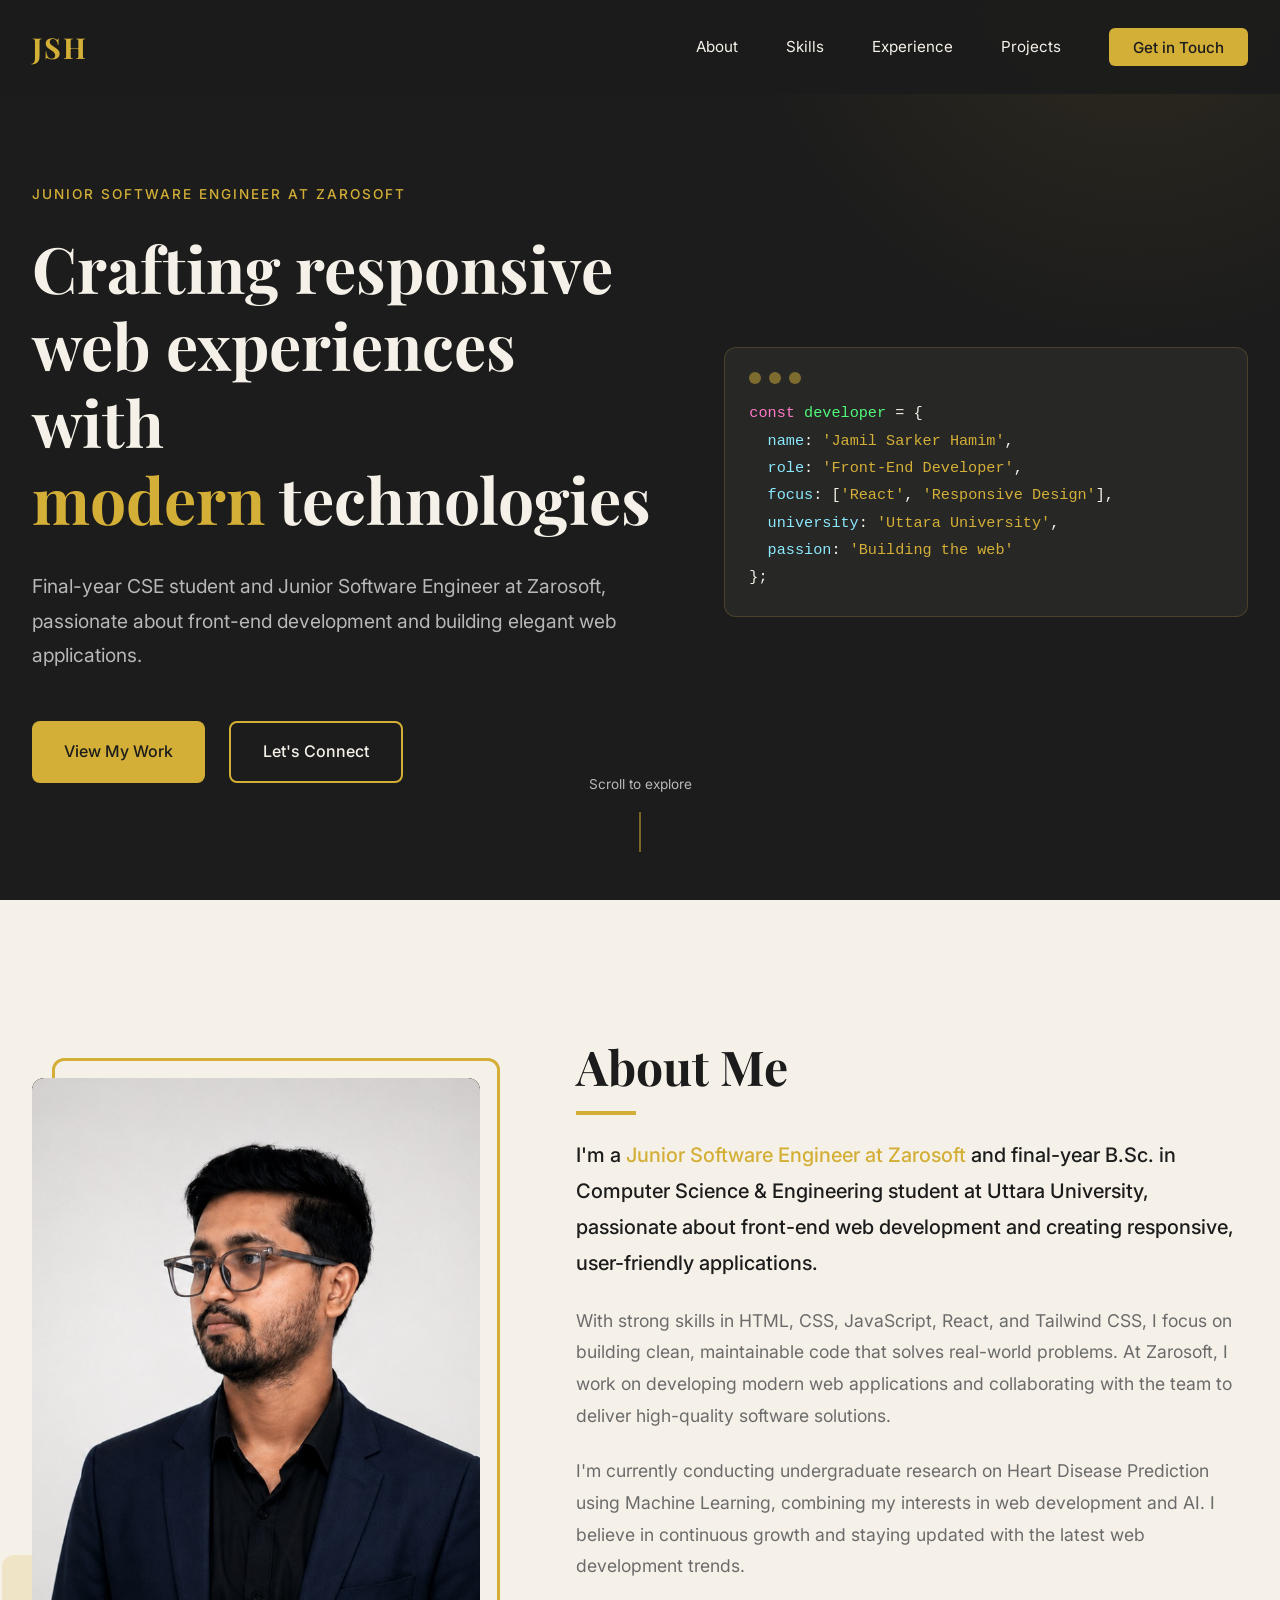
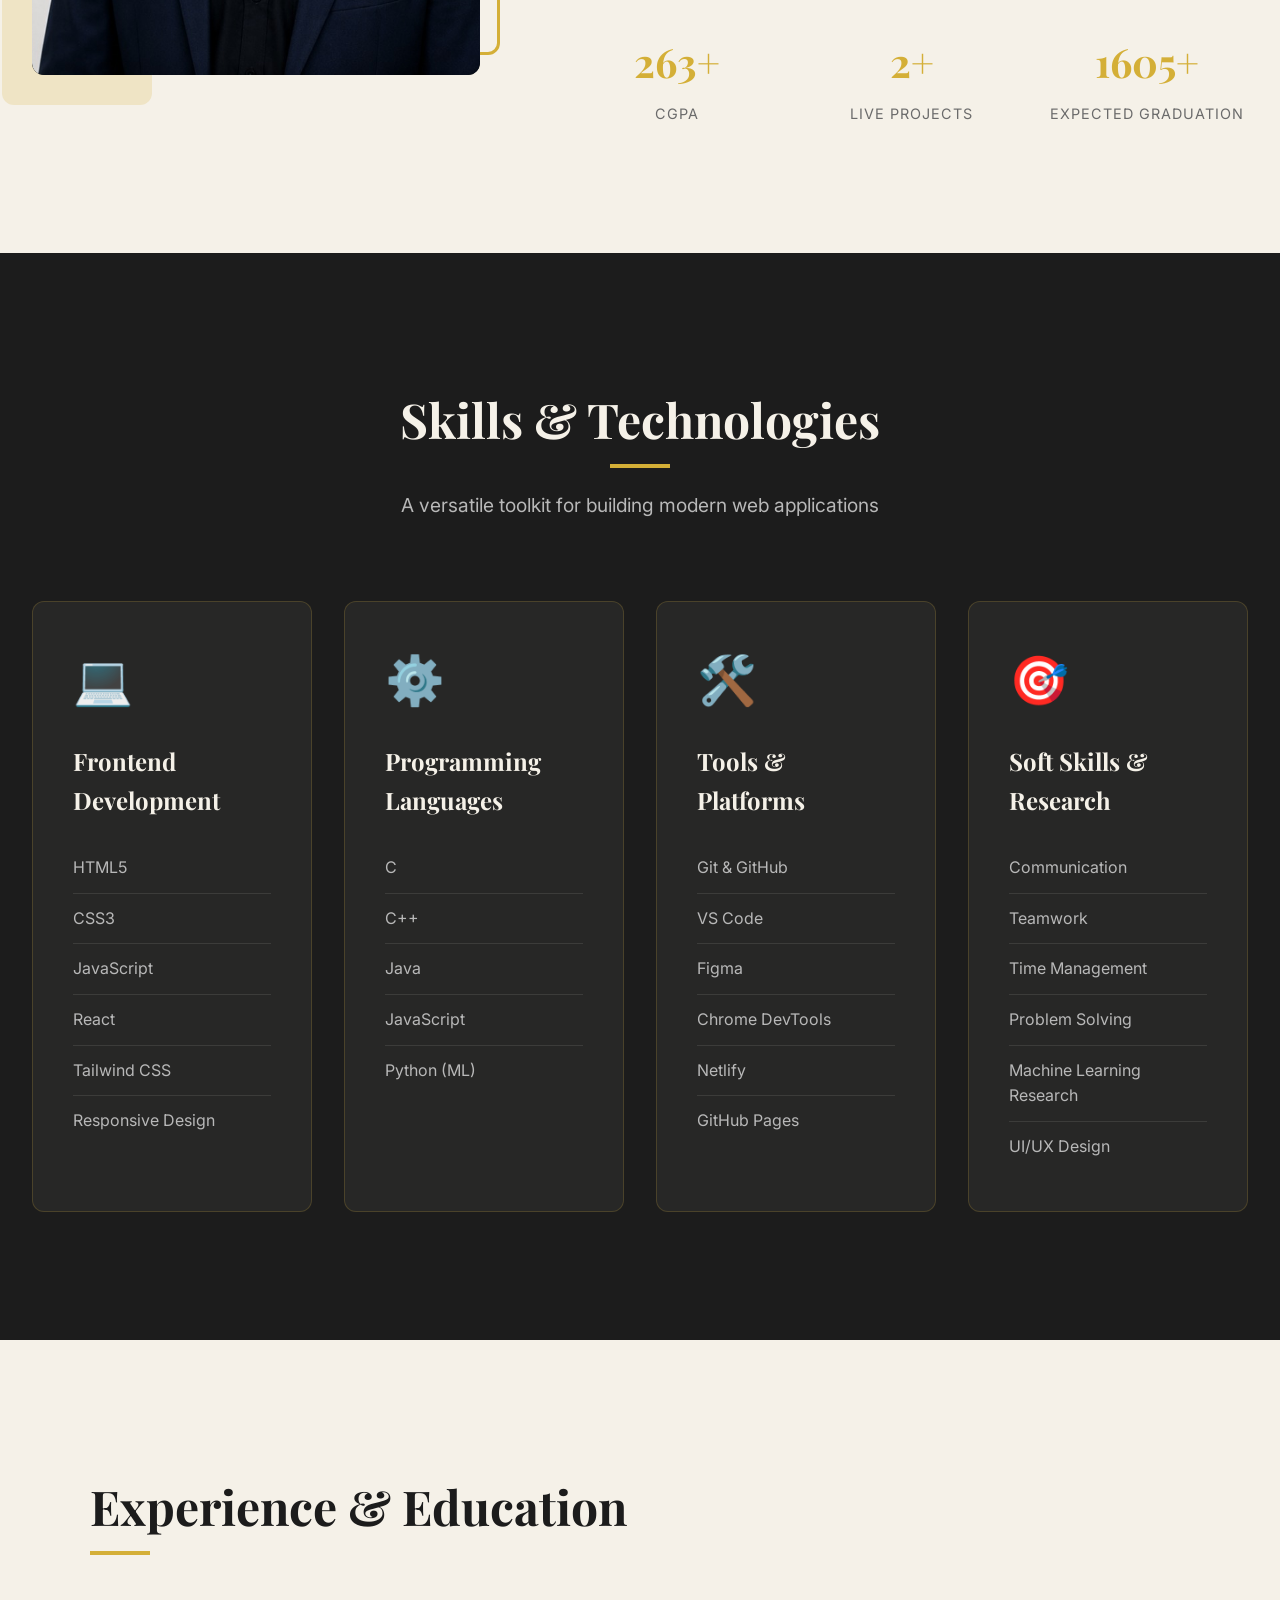
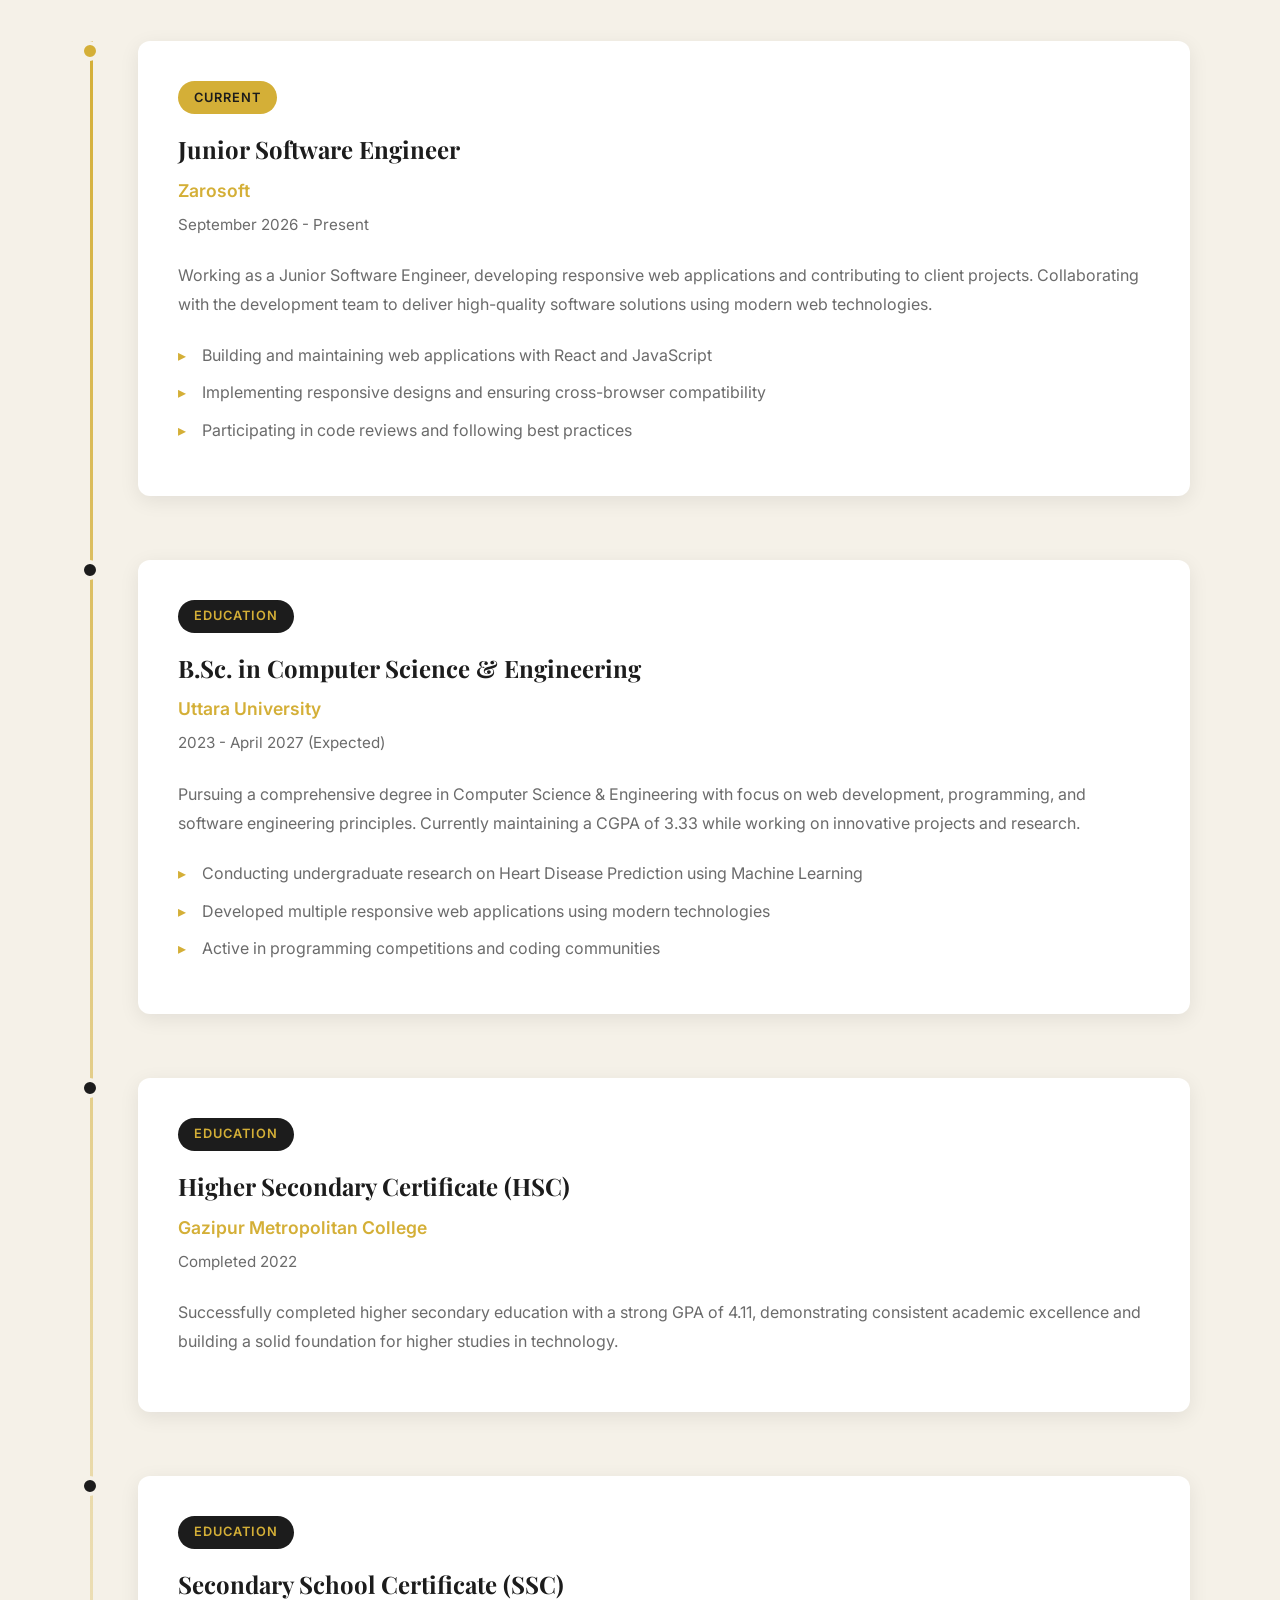
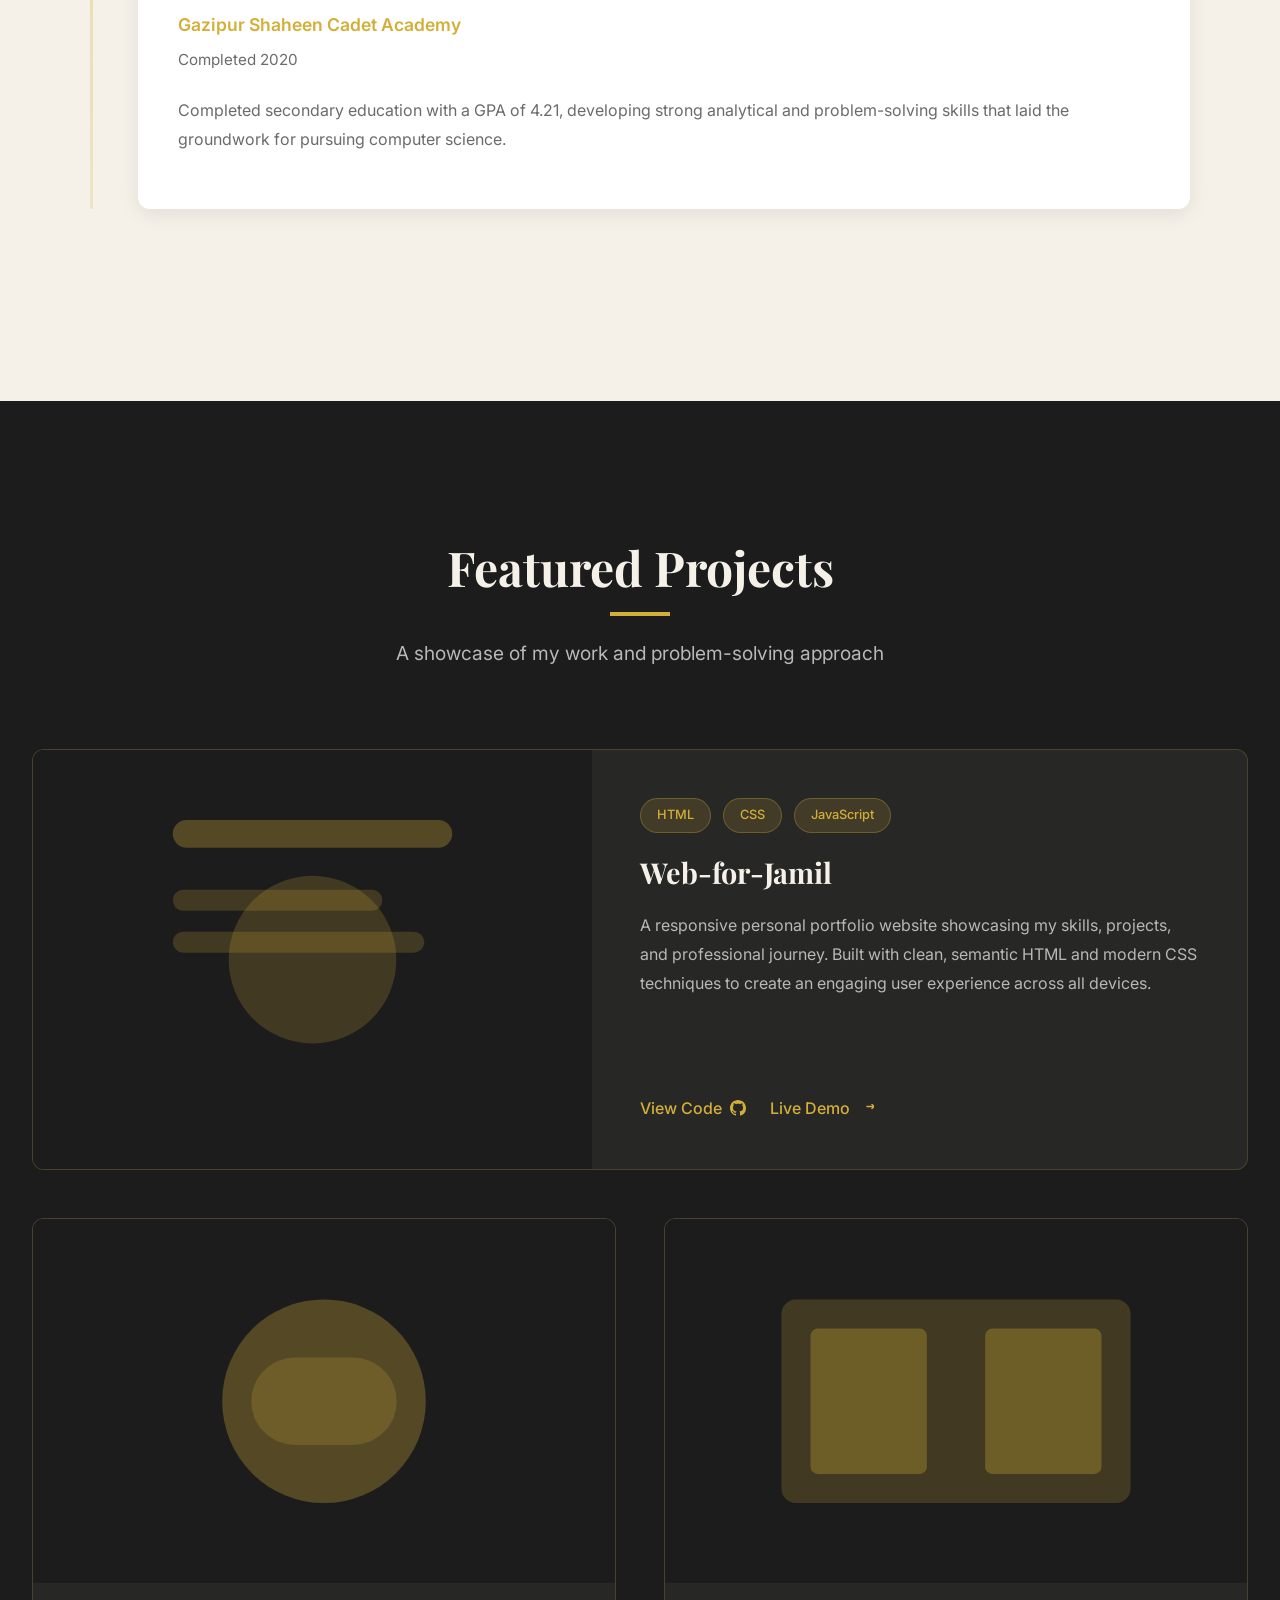
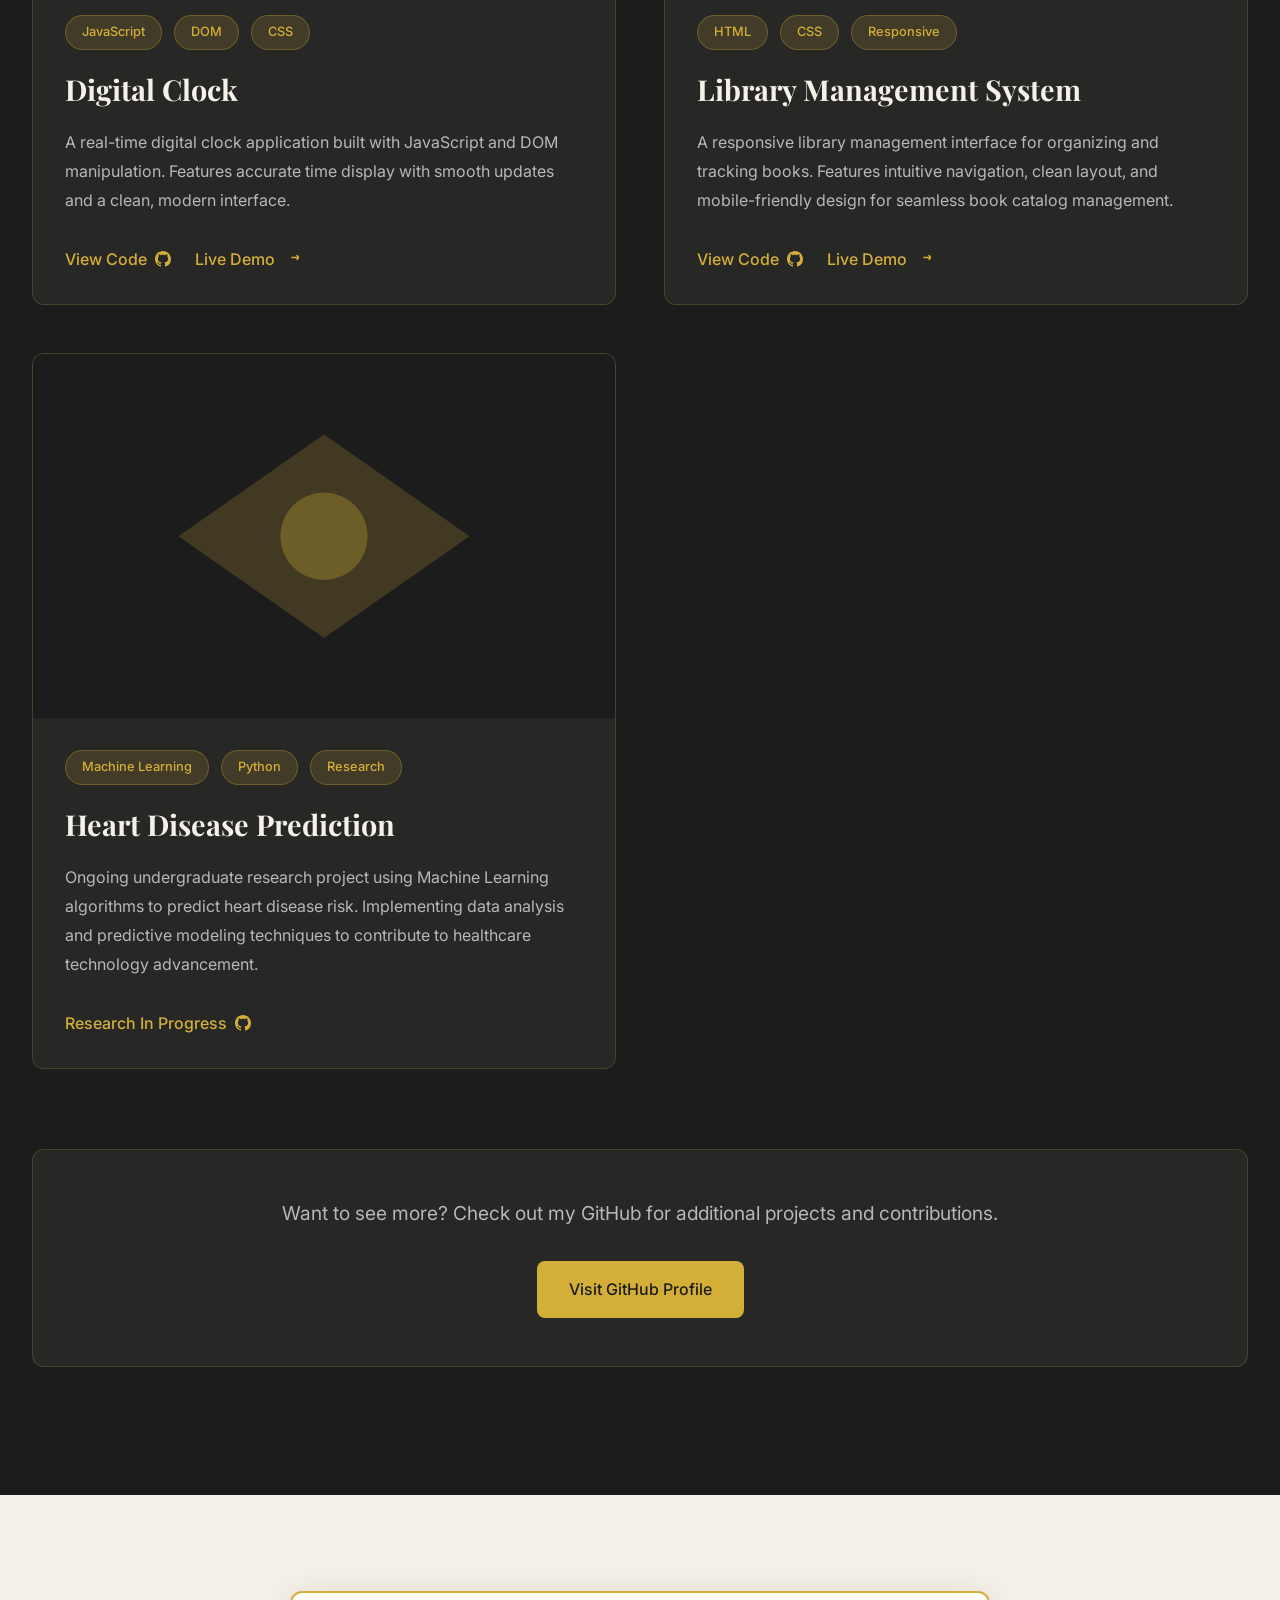
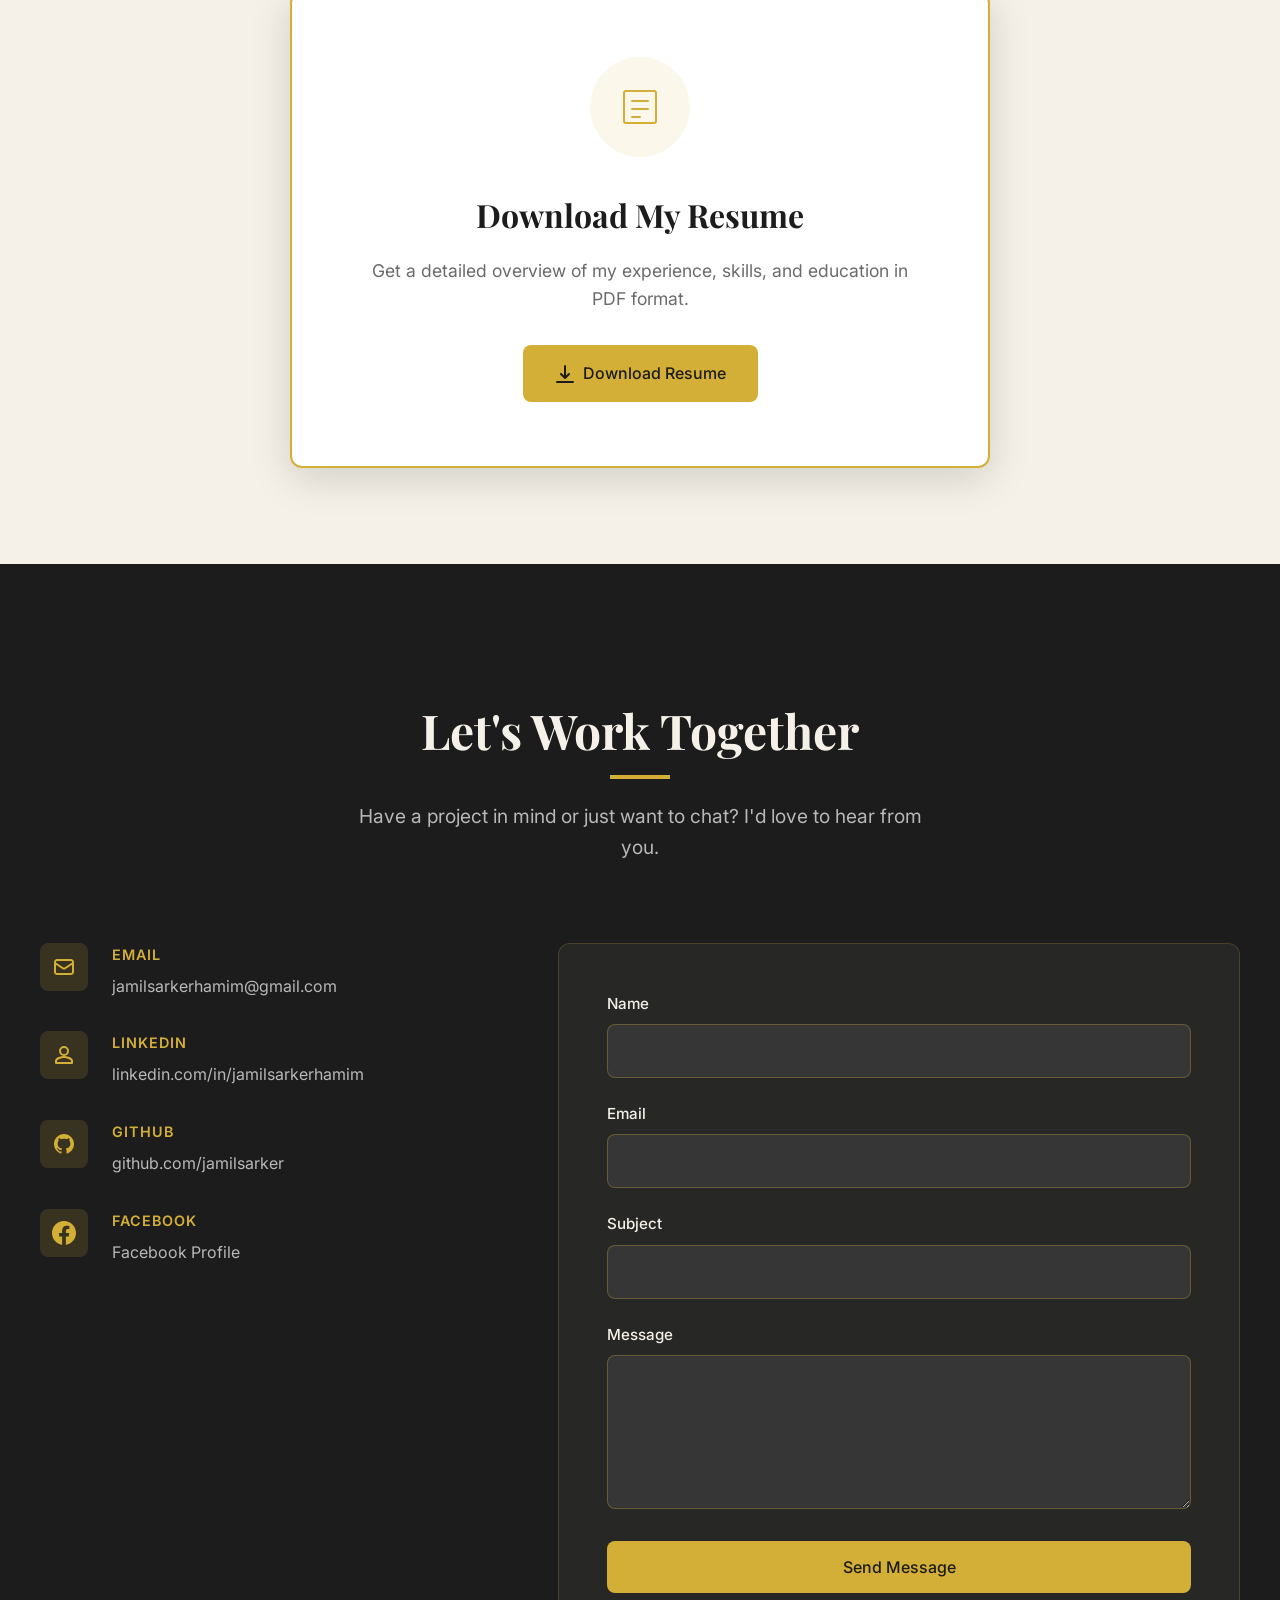
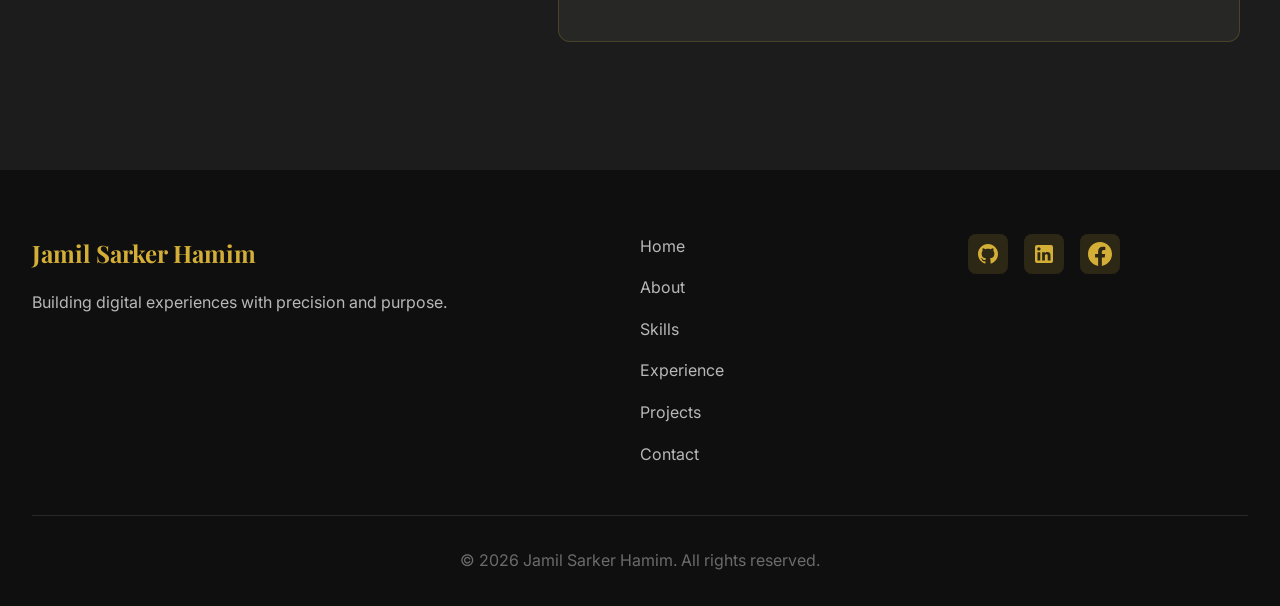
==== commit 41e0d0f8: "secound" ====
--- a/index.html
+++ b/index.html
@@ -77,12 +77,7 @@
             <div class="about-grid">
                 <div class="about-image-wrapper reveal-left">
                     <div class="about-image-frame">
-                        <div class="profile-placeholder">
-                            <svg viewBox="0 0 200 200" xmlns="http://www.w3.org/2000/svg">
-                                <circle cx="100" cy="80" r="35" fill="#D4AF37" opacity="0.3"/>
-                                <circle cx="100" cy="140" r="50" fill="#D4AF37" opacity="0.3"/>
-                            </svg>
-                        </div>
+                        <img src="./assets/profile.jpg.jpeg" alt="Jamil Sarker Hamim - Junior Software Engineer" class="profile-image">
                     </div>
                     <div class="about-accent-1"></div>
                     <div class="about-accent-2"></div>
--- a/styles.css
+++ b/styles.css
@@ -377,6 +377,13 @@
 .profile-placeholder svg {
     width: 100%;
     height: 100%;
+}
+
+.profile-image {
+    width: 100%;
+    height: 100%;
+    object-fit: cover;
+    border-radius: 12px;
 }
 
 .about-accent-1 {
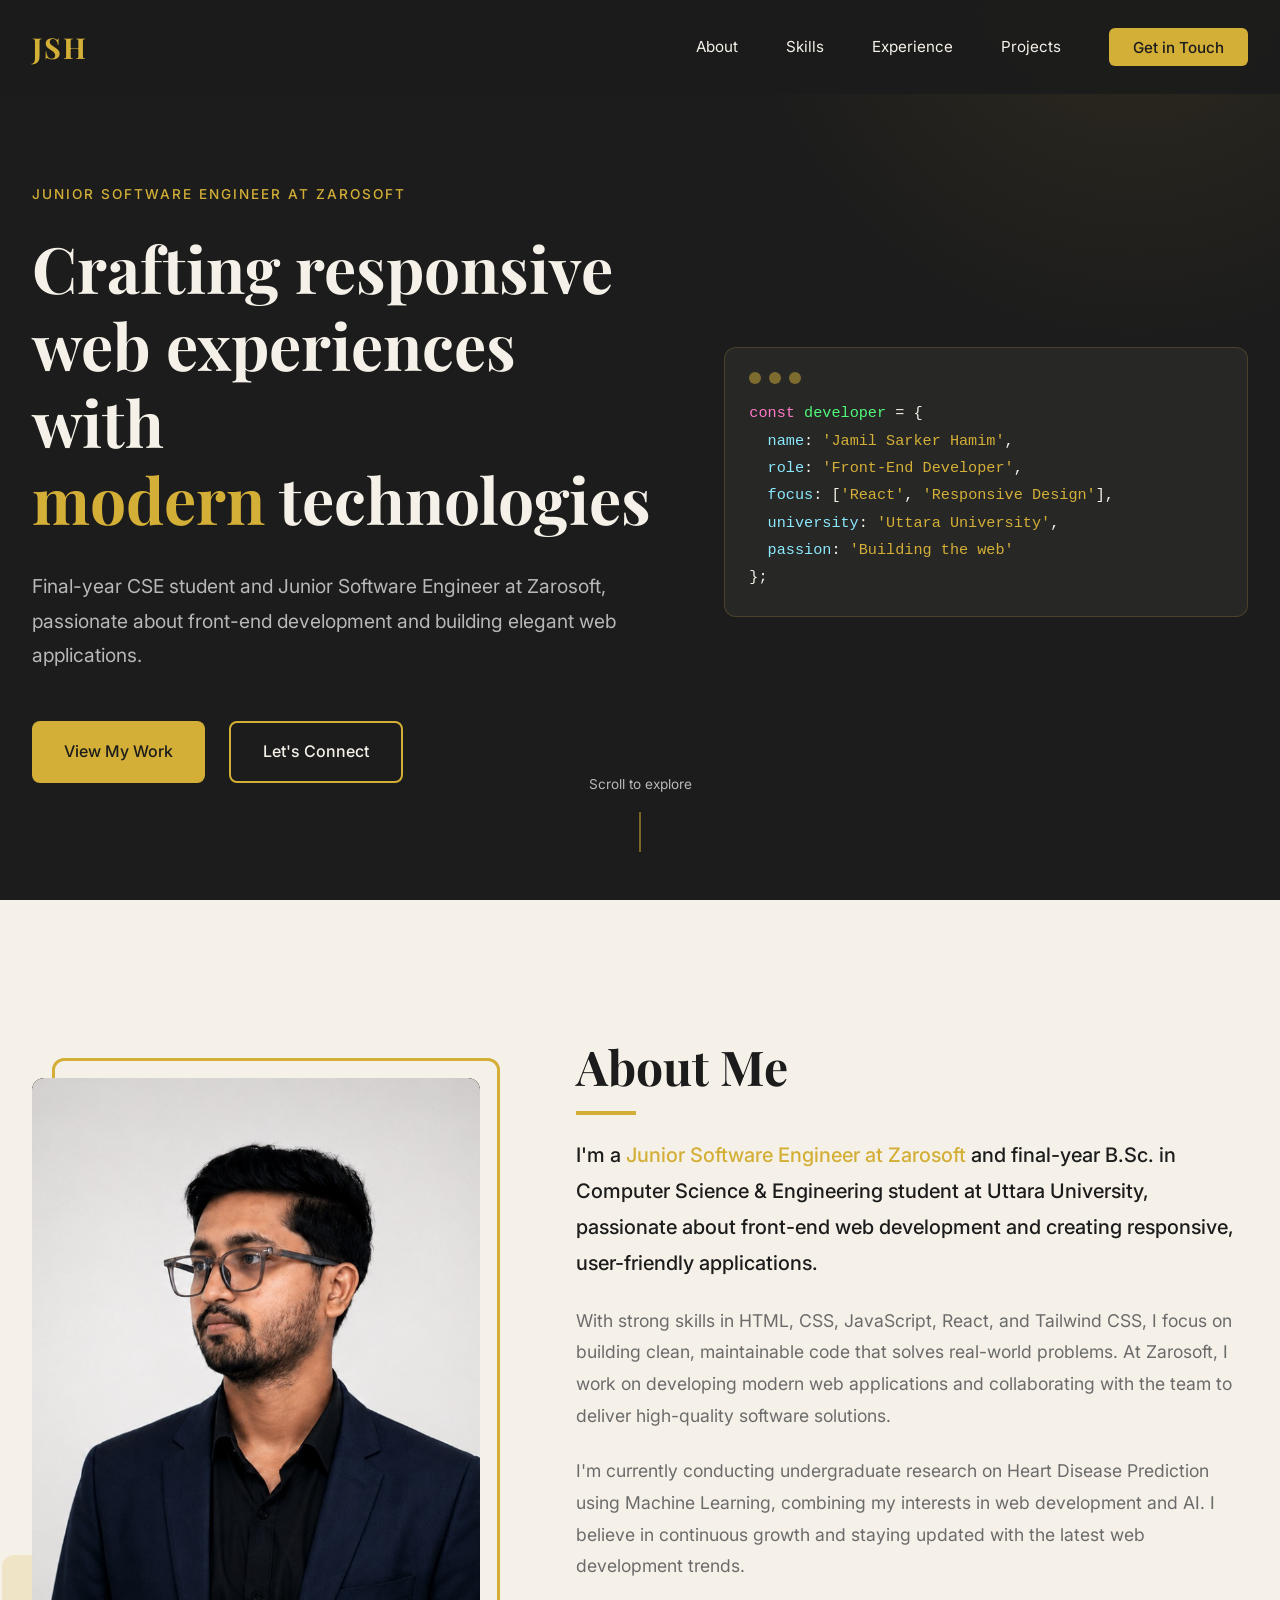
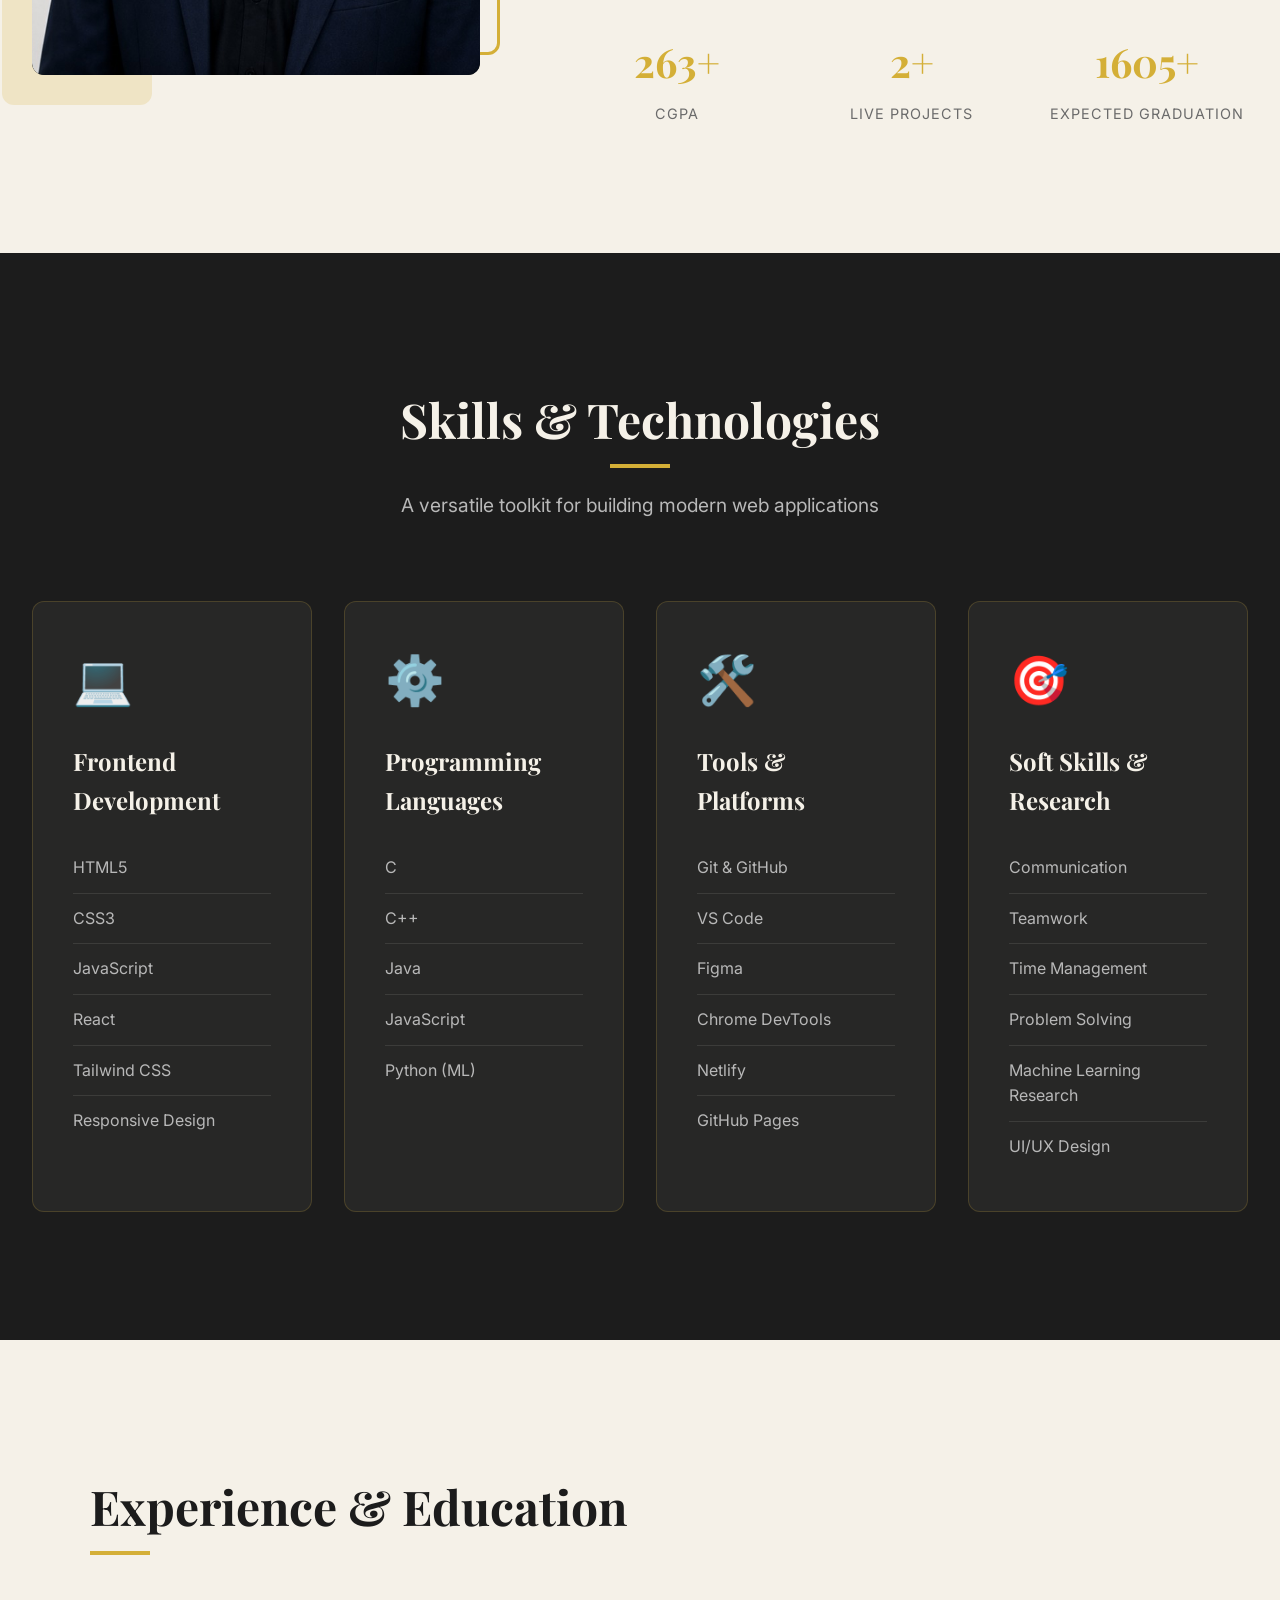
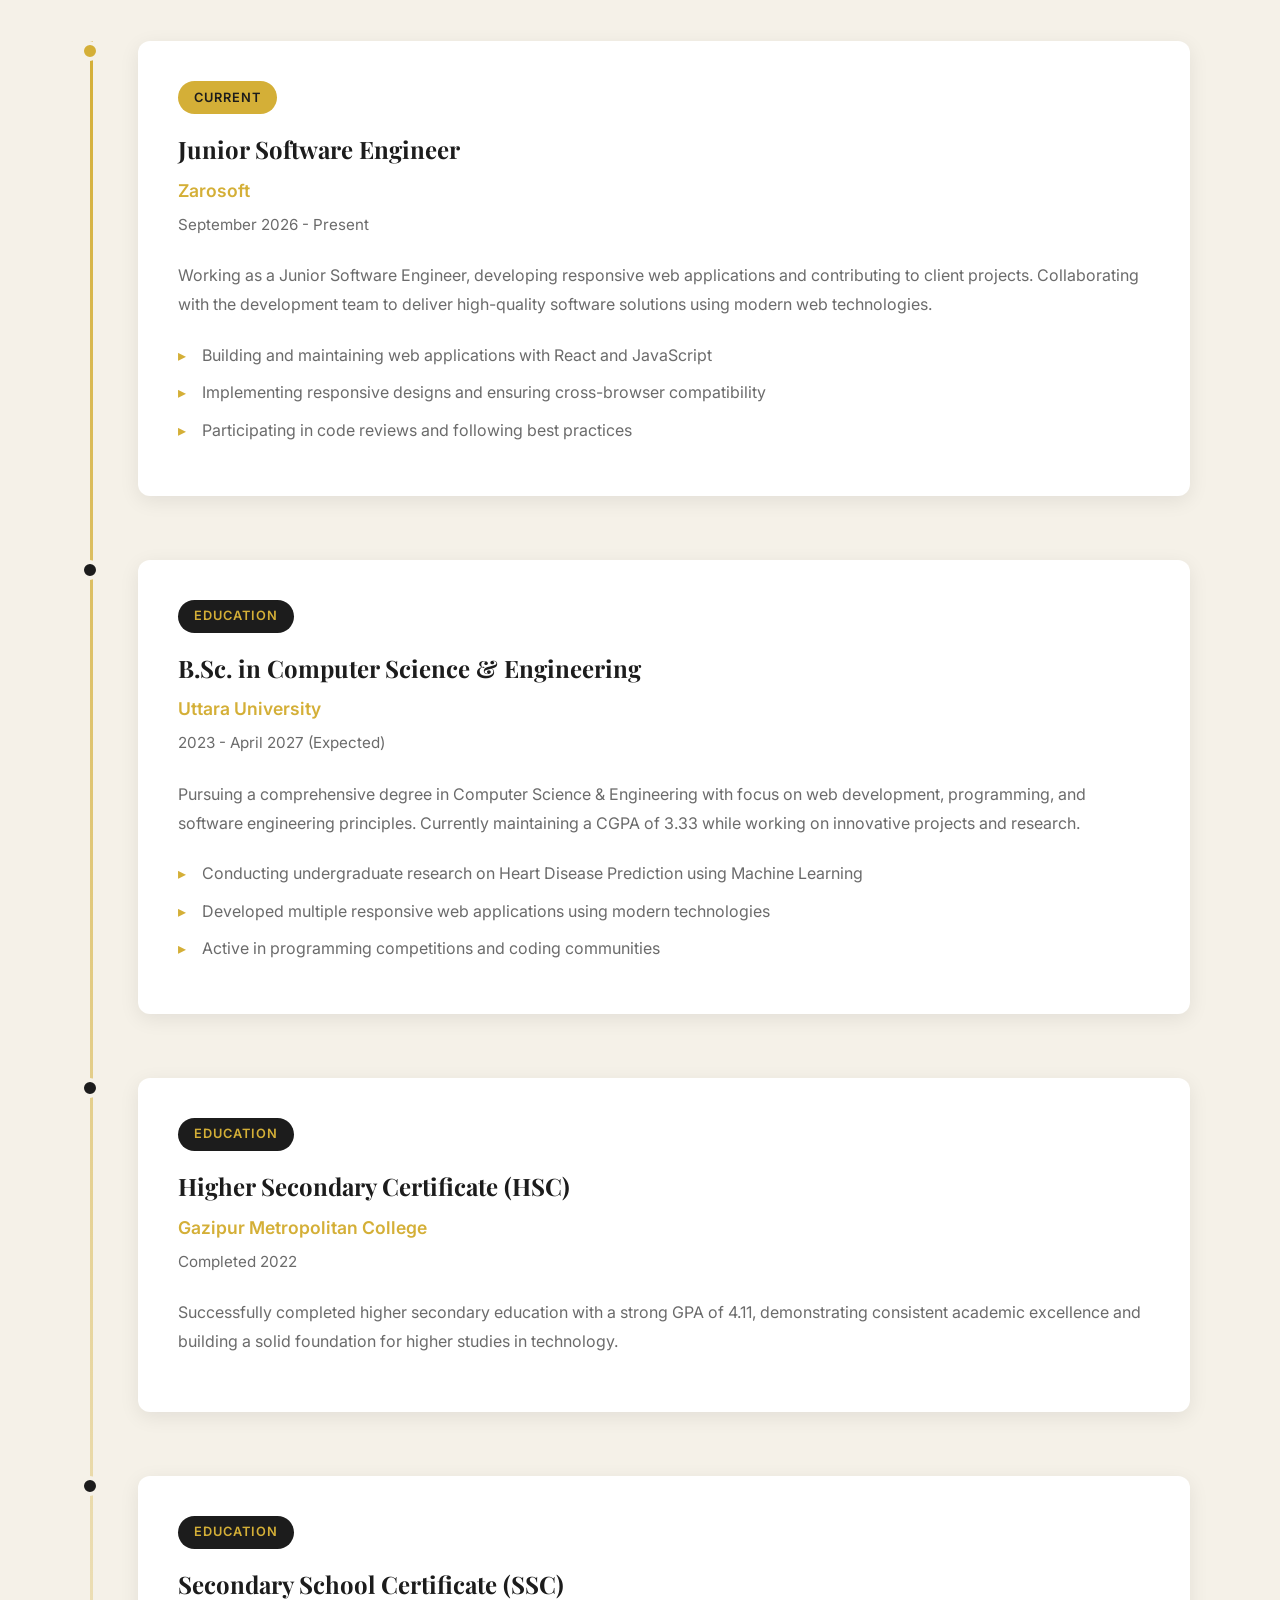
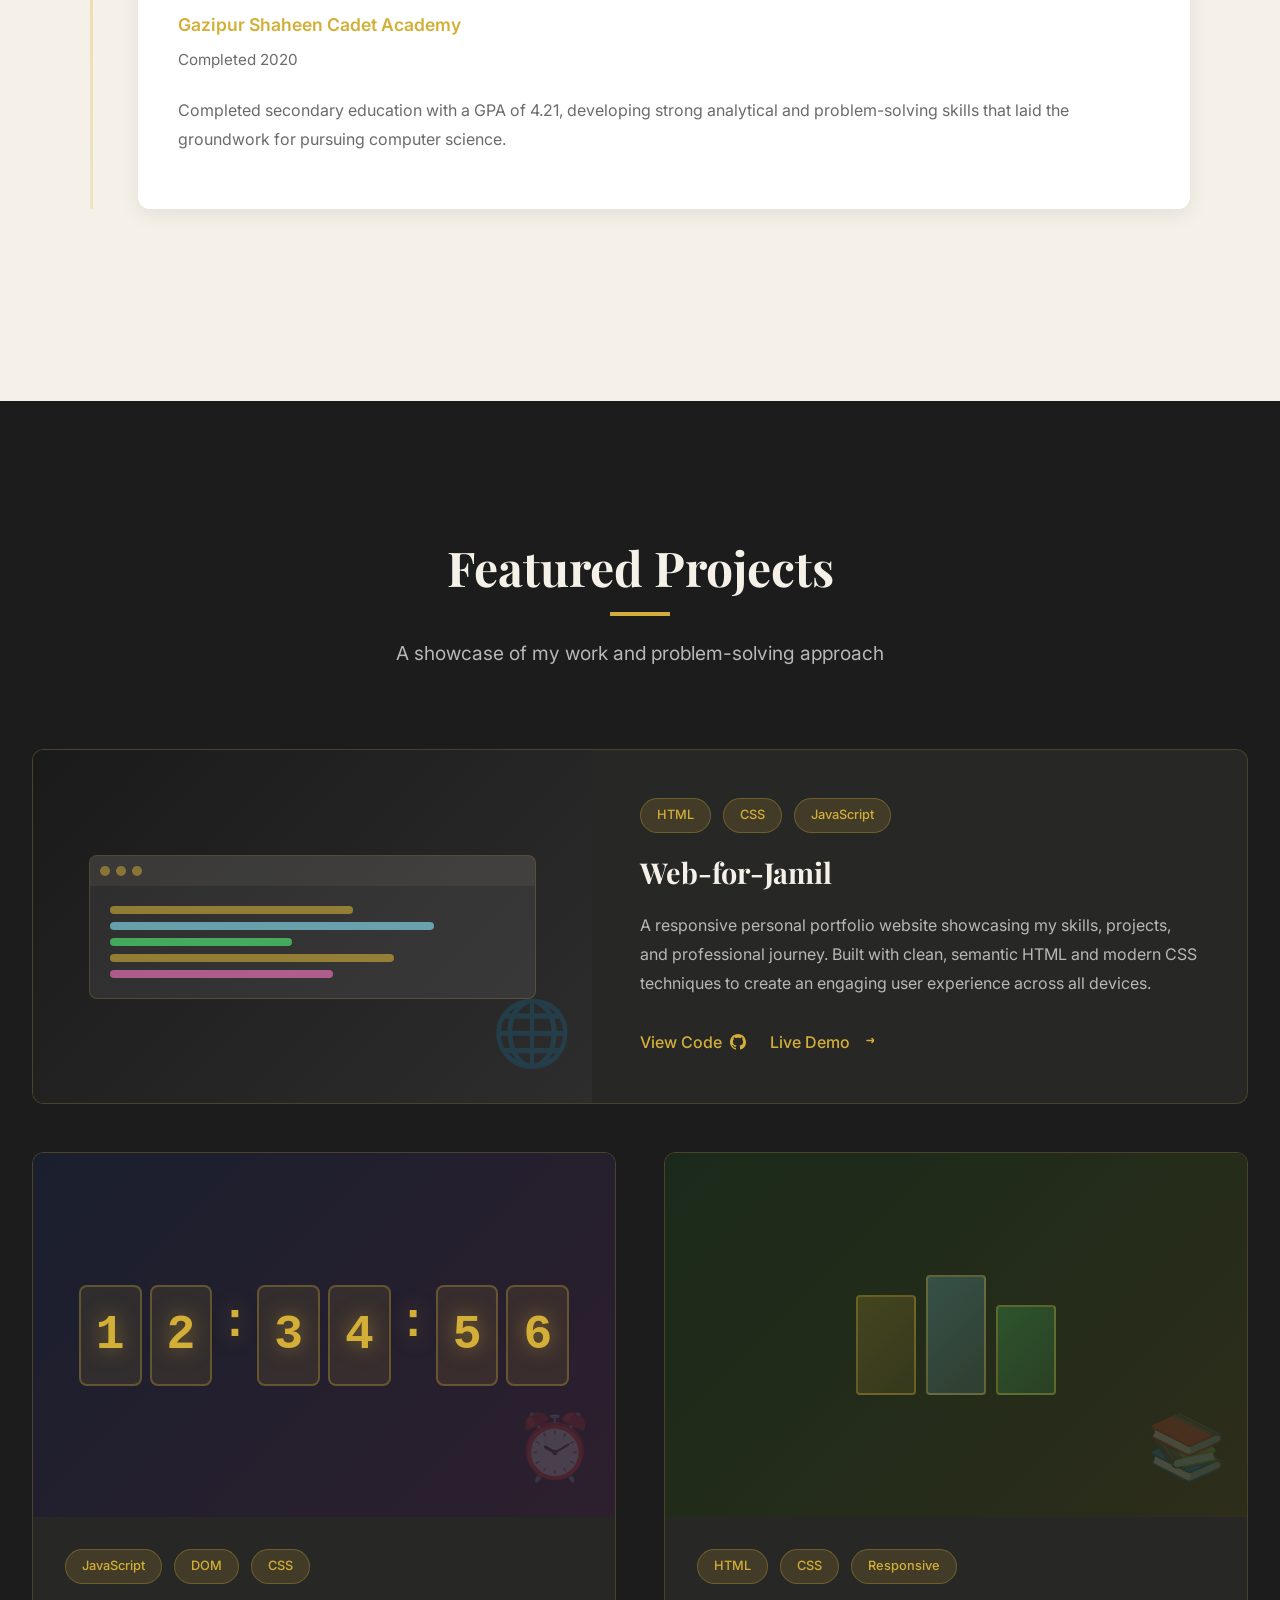
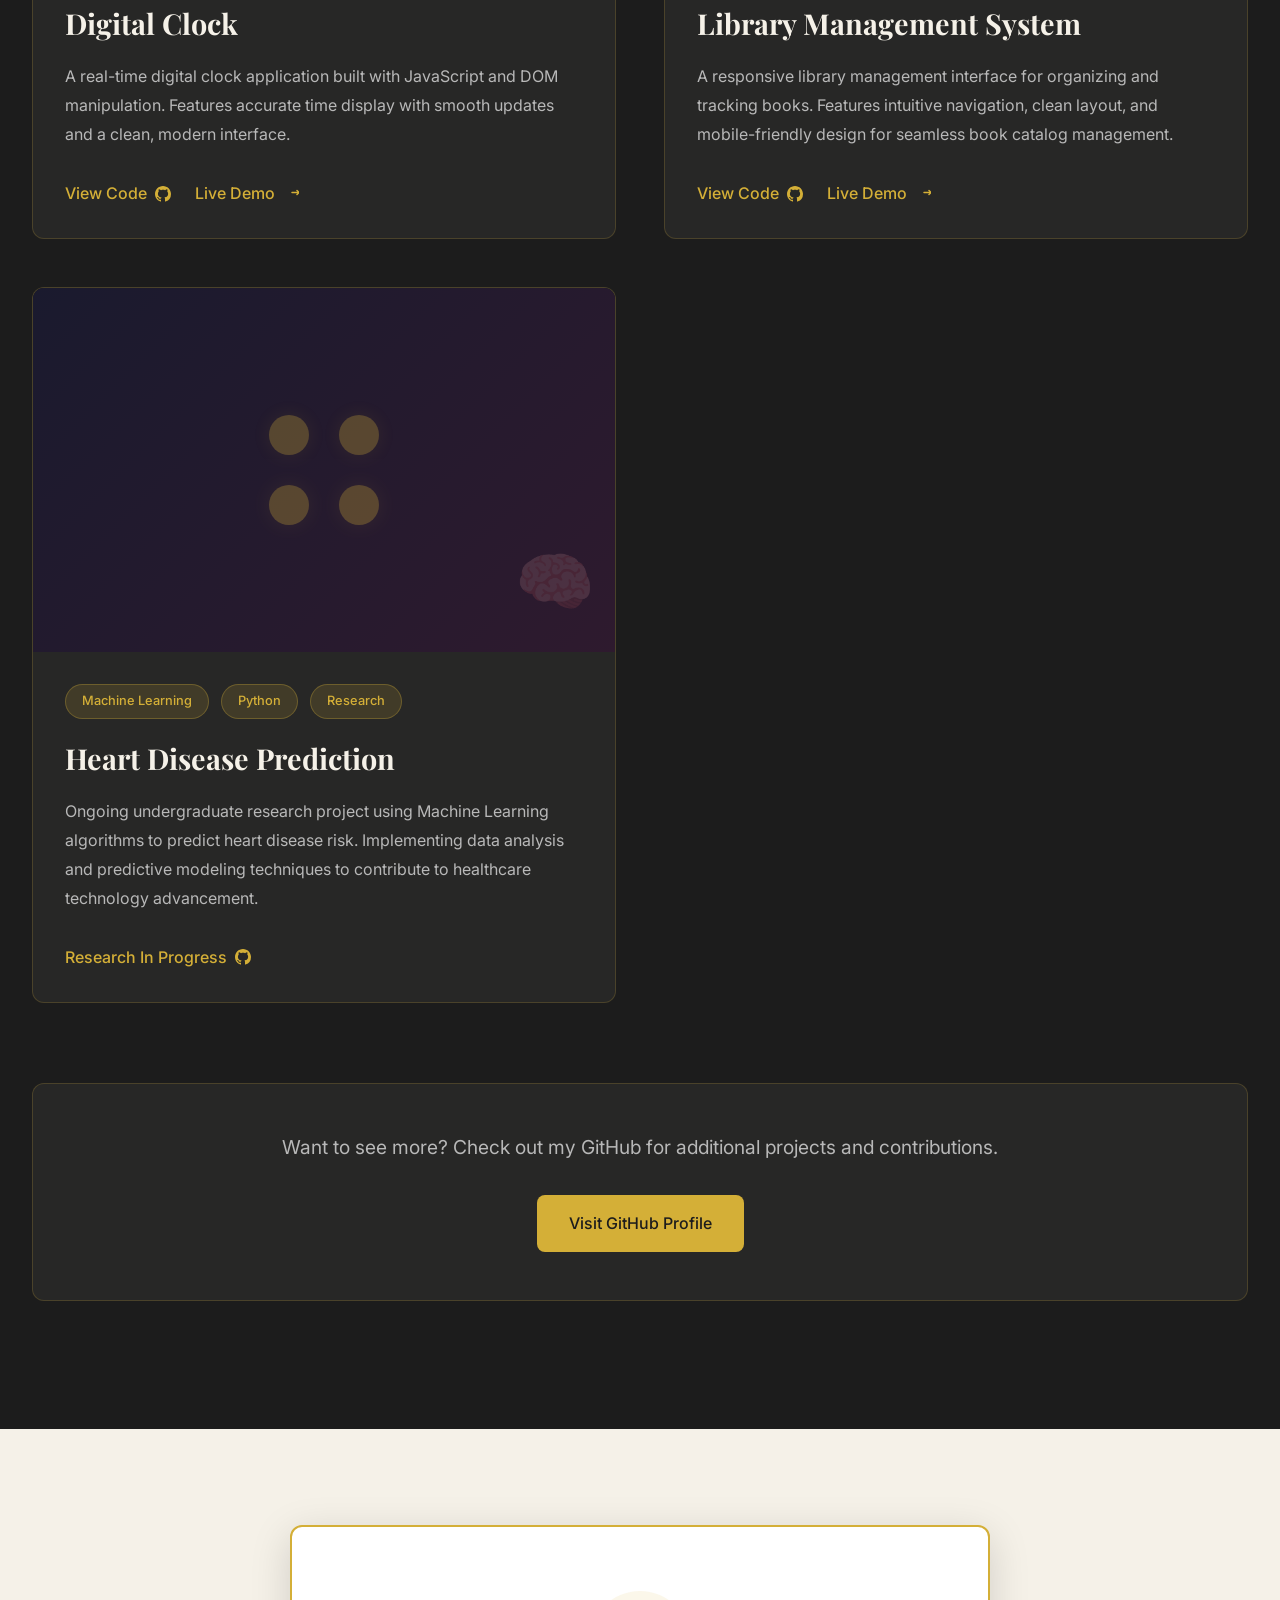
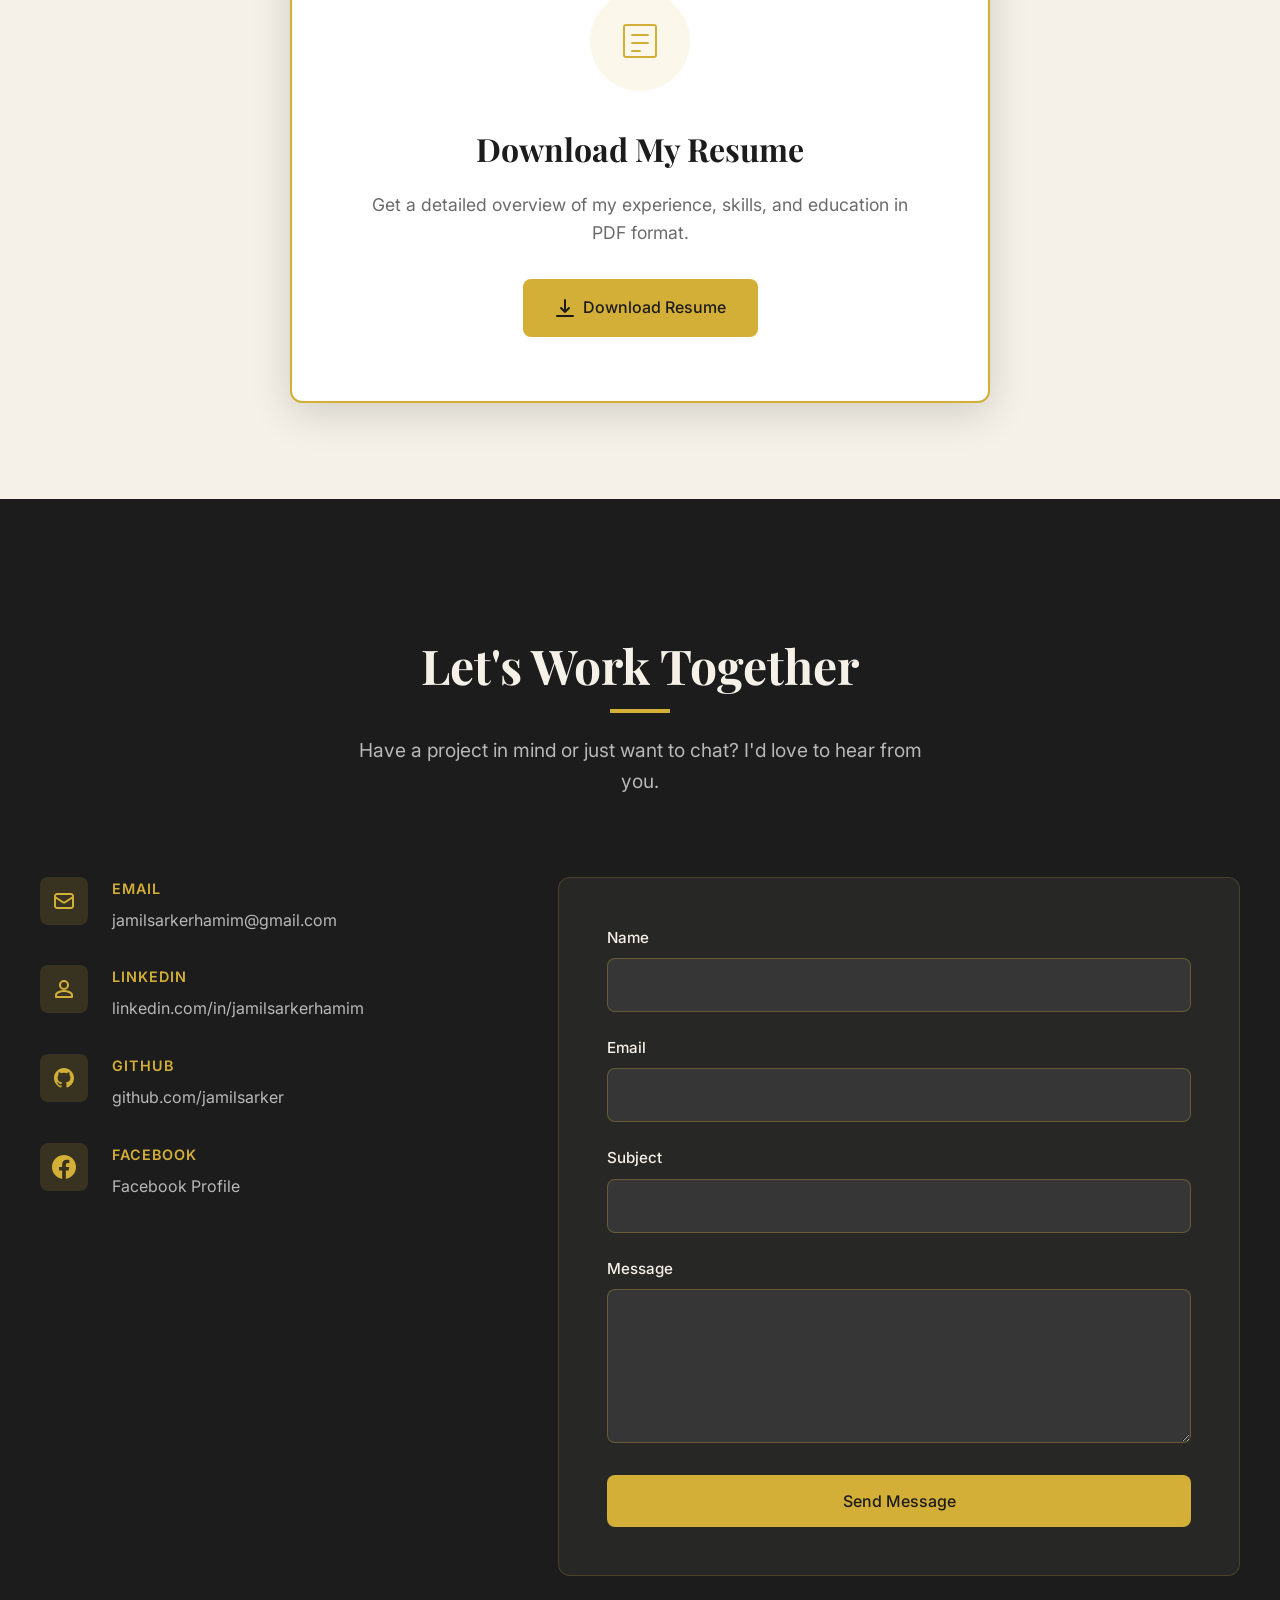
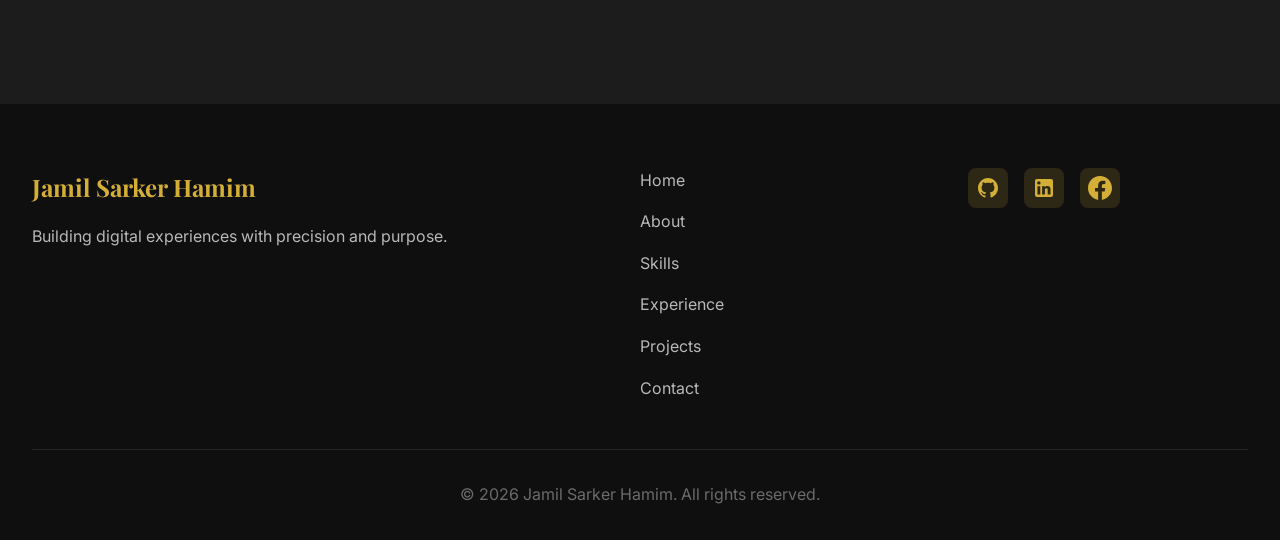
==== commit a6a5436a: "finalisht" ====
--- a/index.html
+++ b/index.html
@@ -275,14 +275,22 @@
             <div class="projects-grid">
                 <div class="project-card featured reveal-up">
                     <div class="project-image">
-                        <div class="project-placeholder">
-                            <svg viewBox="0 0 400 300" xmlns="http://www.w3.org/2000/svg">
-                                <rect width="400" height="300" fill="#1C1C1C"/>
-                                <circle cx="200" cy="150" r="60" fill="#D4AF37" opacity="0.2"/>
-                                <rect x="100" y="50" width="200" height="20" rx="10" fill="#D4AF37" opacity="0.3"/>
-                                <rect x="100" y="100" width="150" height="15" rx="7.5" fill="#D4AF37" opacity="0.2"/>
-                                <rect x="100" y="130" width="180" height="15" rx="7.5" fill="#D4AF37" opacity="0.2"/>
-                            </svg>
+                        <div class="project-visual portfolio-visual">
+                            <div class="browser-mockup">
+                                <div class="browser-header">
+                                    <span></span><span></span><span></span>
+                                </div>
+                                <div class="browser-content">
+                                    <div class="code-lines">
+                                        <span style="background: #D4AF37; width: 60%;"></span>
+                                        <span style="background: #8be9fd; width: 80%;"></span>
+                                        <span style="background: #50fa7b; width: 45%;"></span>
+                                        <span style="background: #D4AF37; width: 70%;"></span>
+                                        <span style="background: #ff79c6; width: 55%;"></span>
+                                    </div>
+                                </div>
+                            </div>
+                            <div class="project-icon">🌐</div>
                         </div>
                     </div>
                     <div class="project-content">
@@ -317,12 +325,20 @@
 
                 <div class="project-card reveal-up delay-1">
                     <div class="project-image">
-                        <div class="project-placeholder">
-                            <svg viewBox="0 0 400 300" xmlns="http://www.w3.org/2000/svg">
-                                <rect width="400" height="300" fill="#1C1C1C"/>
-                                <circle cx="200" cy="150" r="70" fill="#D4AF37" opacity="0.3"/>
-                                <rect x="150" y="120" width="100" height="60" rx="30" fill="#D4AF37" opacity="0.2"/>
-                            </svg>
+                        <div class="project-visual clock-visual">
+                            <div class="clock-display">
+                                <div class="digital-numbers">
+                                    <span class="time-digit">1</span>
+                                    <span class="time-digit">2</span>
+                                    <span class="time-separator">:</span>
+                                    <span class="time-digit">3</span>
+                                    <span class="time-digit">4</span>
+                                    <span class="time-separator">:</span>
+                                    <span class="time-digit">5</span>
+                                    <span class="time-digit">6</span>
+                                </div>
+                            </div>
+                            <div class="project-icon">⏰</div>
                         </div>
                     </div>
                     <div class="project-content">
@@ -356,13 +372,13 @@
 
                 <div class="project-card reveal-up delay-2">
                     <div class="project-image">
-                        <div class="project-placeholder">
-                            <svg viewBox="0 0 400 300" xmlns="http://www.w3.org/2000/svg">
-                                <rect width="400" height="300" fill="#1C1C1C"/>
-                                <rect x="80" y="80" width="240" height="140" rx="10" fill="#D4AF37" opacity="0.2"/>
-                                <rect x="100" y="100" width="80" height="100" rx="5" fill="#D4AF37" opacity="0.3"/>
-                                <rect x="220" y="100" width="80" height="100" rx="5" fill="#D4AF37" opacity="0.3"/>
-                            </svg>
+                        <div class="project-visual library-visual">
+                            <div class="books-stack">
+                                <div class="book book1"></div>
+                                <div class="book book2"></div>
+                                <div class="book book3"></div>
+                            </div>
+                            <div class="project-icon">📚</div>
                         </div>
                     </div>
                     <div class="project-content">
@@ -397,12 +413,16 @@
 
                 <div class="project-card reveal-up delay-3">
                     <div class="project-image">
-                        <div class="project-placeholder">
-                            <svg viewBox="0 0 400 300" xmlns="http://www.w3.org/2000/svg">
-                                <rect width="400" height="300" fill="#1C1C1C"/>
-                                <path d="M100 150 L200 80 L300 150 L200 220 Z" fill="#D4AF37" opacity="0.2"/>
-                                <circle cx="200" cy="150" r="30" fill="#D4AF37" opacity="0.3"/>
-                            </svg>
+                        <div class="project-visual ml-visual">
+                            <div class="ml-network">
+                                <div class="neural-net">
+                                    <div class="node"></div>
+                                    <div class="node"></div>
+                                    <div class="node"></div>
+                                    <div class="node"></div>
+                                </div>
+                            </div>
+                            <div class="project-icon">🧠</div>
                         </div>
                     </div>
                     <div class="project-content">
--- a/styles.css
+++ b/styles.css
@@ -755,6 +755,229 @@
 
 .project-card:hover .project-placeholder {
     transform: scale(1.05);
+}
+
+/* Project Visual Styles */
+.project-visual {
+    width: 100%;
+    height: 100%;
+    display: flex;
+    align-items: center;
+    justify-content: center;
+    background: #1C1C1C;
+    position: relative;
+    overflow: hidden;
+}
+
+.project-icon {
+    position: absolute;
+    font-size: 4rem;
+    opacity: 0.15;
+    bottom: 20px;
+    right: 20px;
+}
+
+/* Portfolio Project Visual */
+.portfolio-visual {
+    background: linear-gradient(135deg, #1a1a1a 0%, #2d2d2d 100%);
+}
+
+.browser-mockup {
+    width: 80%;
+    background: rgba(245, 241, 232, 0.08);
+    border-radius: 8px;
+    overflow: hidden;
+    border: 1px solid rgba(212, 175, 55, 0.2);
+}
+
+.browser-header {
+    background: rgba(245, 241, 232, 0.05);
+    padding: 10px;
+    display: flex;
+    gap: 6px;
+}
+
+.browser-header span {
+    width: 10px;
+    height: 10px;
+    border-radius: 50%;
+    background: var(--color-gold);
+    opacity: 0.5;
+}
+
+.browser-content {
+    padding: 20px;
+}
+
+.code-lines {
+    display: flex;
+    flex-direction: column;
+    gap: 8px;
+}
+
+.code-lines span {
+    height: 8px;
+    border-radius: 4px;
+    opacity: 0.6;
+}
+
+/* Clock Project Visual */
+.clock-visual {
+    background: linear-gradient(135deg, #1a1f2e 0%, #2d1f2e 100%);
+}
+
+.clock-display {
+    display: flex;
+    align-items: center;
+    justify-content: center;
+}
+
+.digital-numbers {
+    display: flex;
+    gap: 8px;
+    font-family: 'Courier New', monospace;
+    font-size: 3rem;
+    font-weight: bold;
+    color: var(--color-gold);
+    text-shadow: 0 0 20px rgba(212, 175, 55, 0.5);
+}
+
+.time-digit {
+    background: rgba(212, 175, 55, 0.1);
+    padding: 10px 15px;
+    border-radius: 8px;
+    border: 2px solid rgba(212, 175, 55, 0.3);
+}
+
+.time-separator {
+    animation: blink 1.5s infinite;
+}
+
+@keyframes blink {
+    0%, 49% { opacity: 1; }
+    50%, 100% { opacity: 0.3; }
+}
+
+/* Library Project Visual */
+.library-visual {
+    background: linear-gradient(135deg, #1a2a1a 0%, #2d2d1a 100%);
+}
+
+.books-stack {
+    display: flex;
+    gap: 10px;
+    align-items: flex-end;
+}
+
+.book {
+    width: 60px;
+    border-radius: 4px;
+    border: 2px solid rgba(212, 175, 55, 0.3);
+}
+
+.book1 {
+    height: 100px;
+    background: linear-gradient(135deg, rgba(212, 175, 55, 0.2), rgba(212, 175, 55, 0.1));
+}
+
+.book2 {
+    height: 120px;
+    background: linear-gradient(135deg, rgba(139, 233, 253, 0.2), rgba(139, 233, 253, 0.1));
+}
+
+.book3 {
+    height: 90px;
+    background: linear-gradient(135deg, rgba(80, 250, 123, 0.2), rgba(80, 250, 123, 0.1));
+}
+
+/* ML Project Visual */
+.ml-visual {
+    background: linear-gradient(135deg, #1a1a2e 0%, #2e1a2e 100%);
+}
+
+.ml-network {
+    position: relative;
+    width: 150px;
+    height: 150px;
+}
+
+.neural-net {
+    width: 100%;
+    height: 100%;
+    position: relative;
+    display: grid;
+    grid-template-columns: repeat(2, 1fr);
+    gap: 30px;
+    padding: 20px;
+}
+
+.node {
+    width: 40px;
+    height: 40px;
+    background: var(--color-gold);
+    border-radius: 50%;
+    opacity: 0.3;
+    animation: pulse 2s infinite;
+    box-shadow: 0 0 20px rgba(212, 175, 55, 0.3);
+}
+
+.node:nth-child(2) {
+    animation-delay: 0.5s;
+}
+
+.node:nth-child(3) {
+    animation-delay: 1s;
+}
+
+.node:nth-child(4) {
+    animation-delay: 1.5s;
+}
+
+@keyframes pulse {
+    0%, 100% {
+        transform: scale(1);
+        opacity: 0.3;
+    }
+    50% {
+        transform: scale(1.2);
+        opacity: 0.6;
+    }
+}
+
+/* Hover Effects */
+.project-card:hover .browser-header span {
+    opacity: 1;
+}
+
+.project-card:hover .code-lines span {
+    opacity: 0.8;
+}
+
+.project-card:hover .time-digit {
+    border-color: var(--color-gold);
+    background: rgba(212, 175, 55, 0.15);
+}
+
+.project-card:hover .book {
+    transform: translateY(-10px);
+    transition: transform 0.3s ease;
+}
+
+.project-card:hover .book1 {
+    transition-delay: 0s;
+}
+
+.project-card:hover .book2 {
+    transition-delay: 0.1s;
+}
+
+.project-card:hover .book3 {
+    transition-delay: 0.2s;
+}
+
+.project-card:hover .node {
+    opacity: 0.7;
+    transform: scale(1.1);
 }
 
 .project-content {
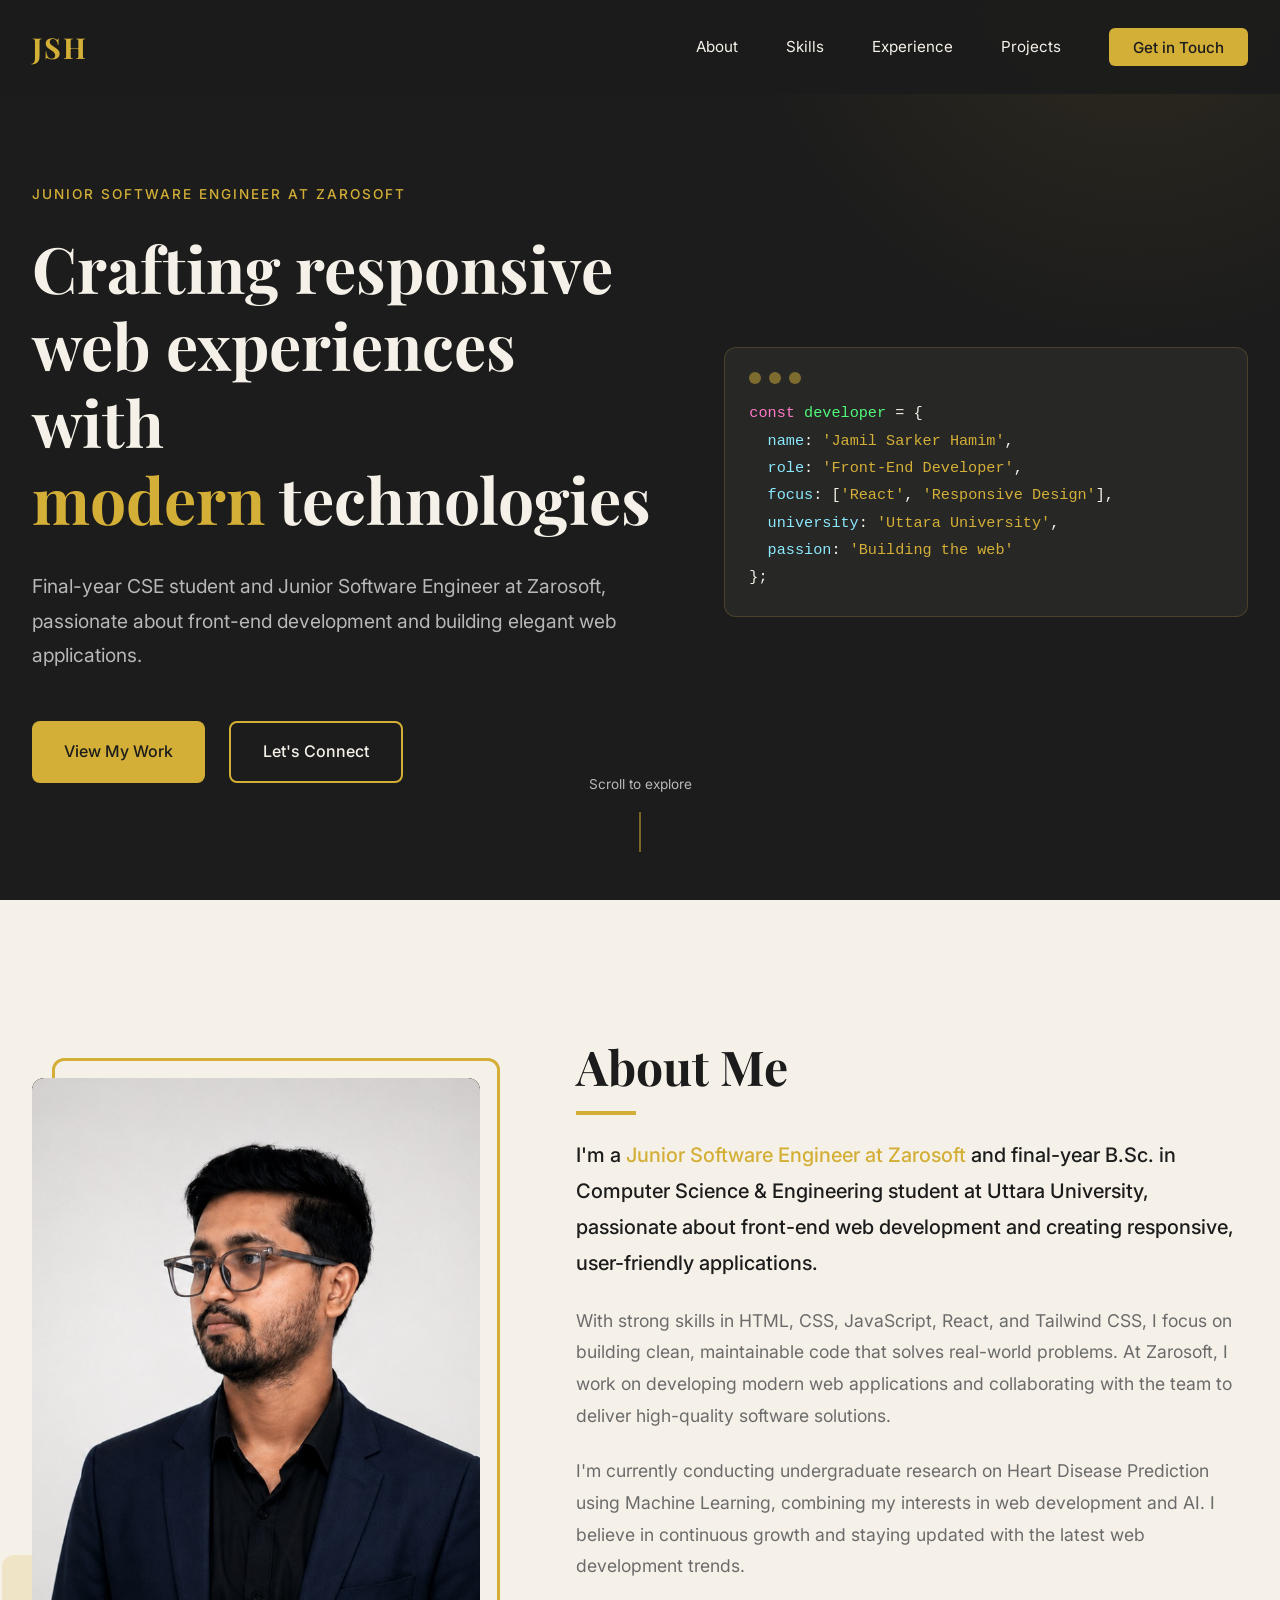
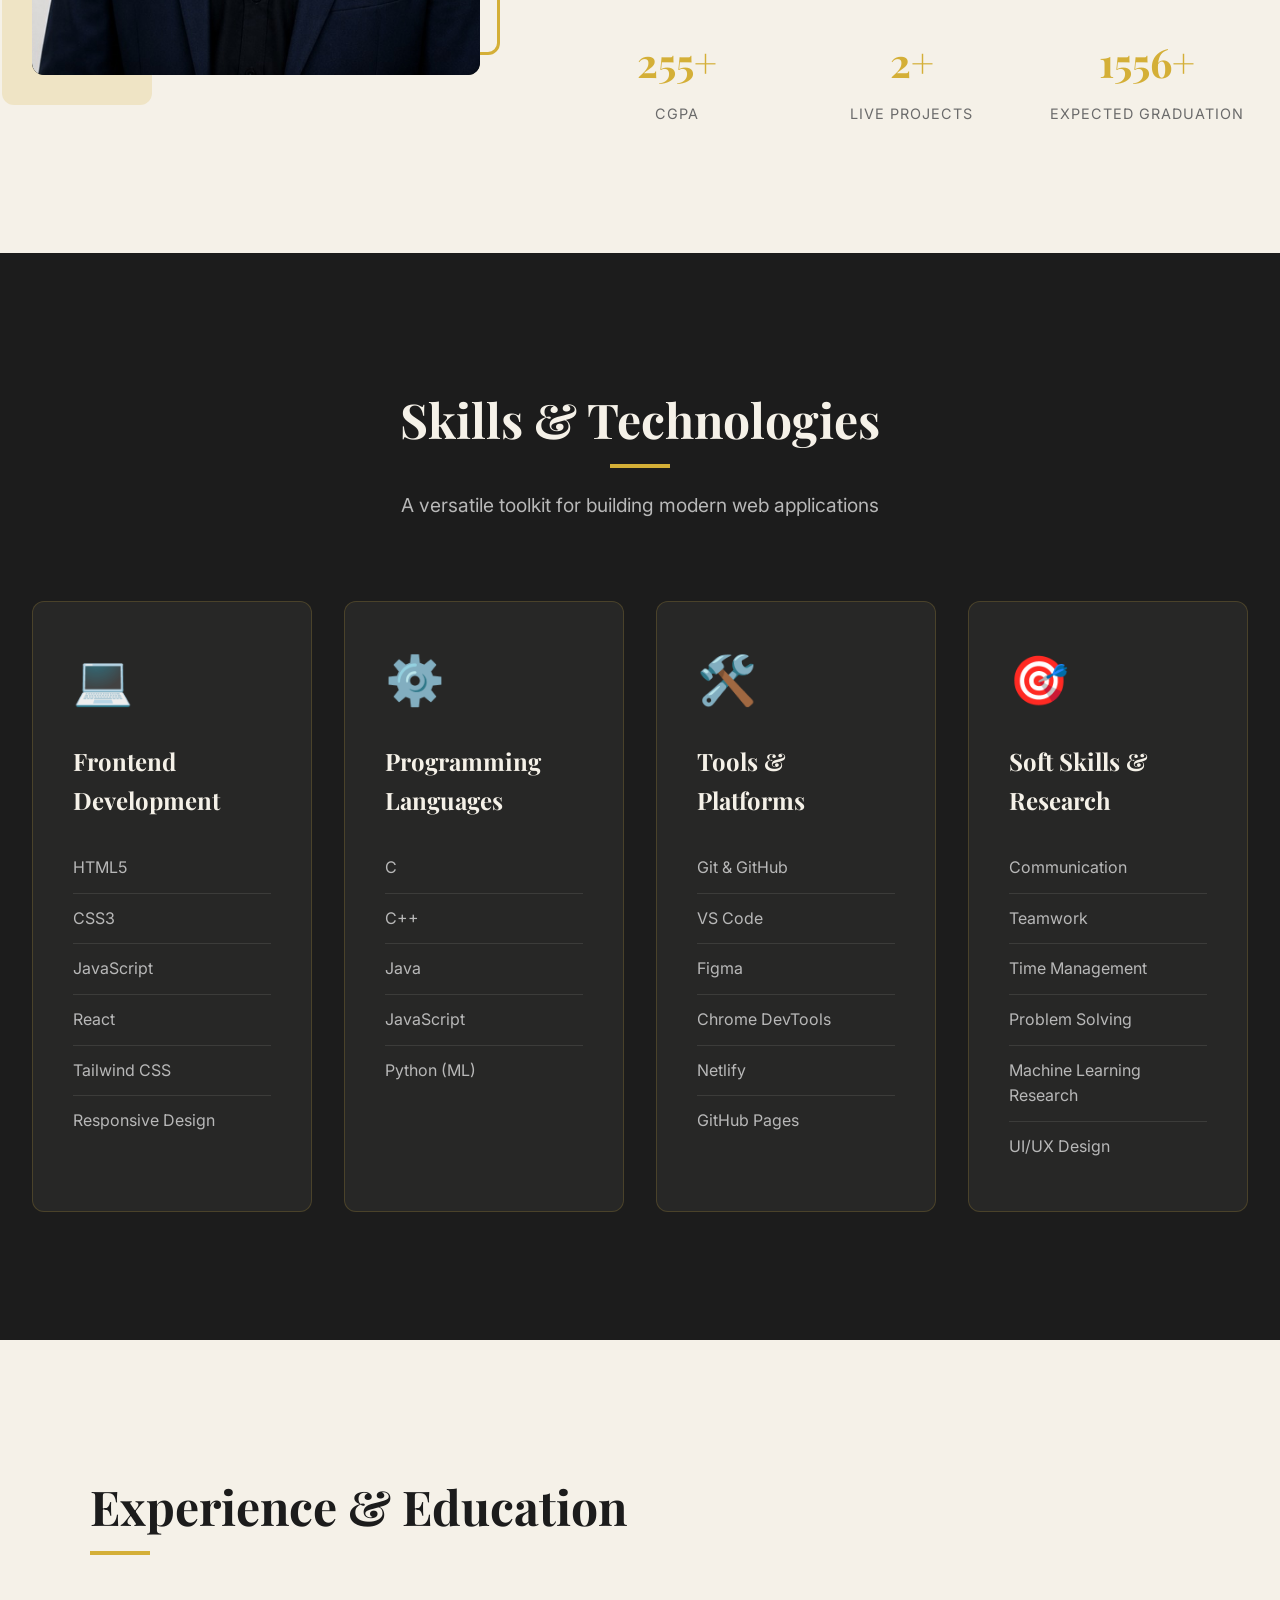
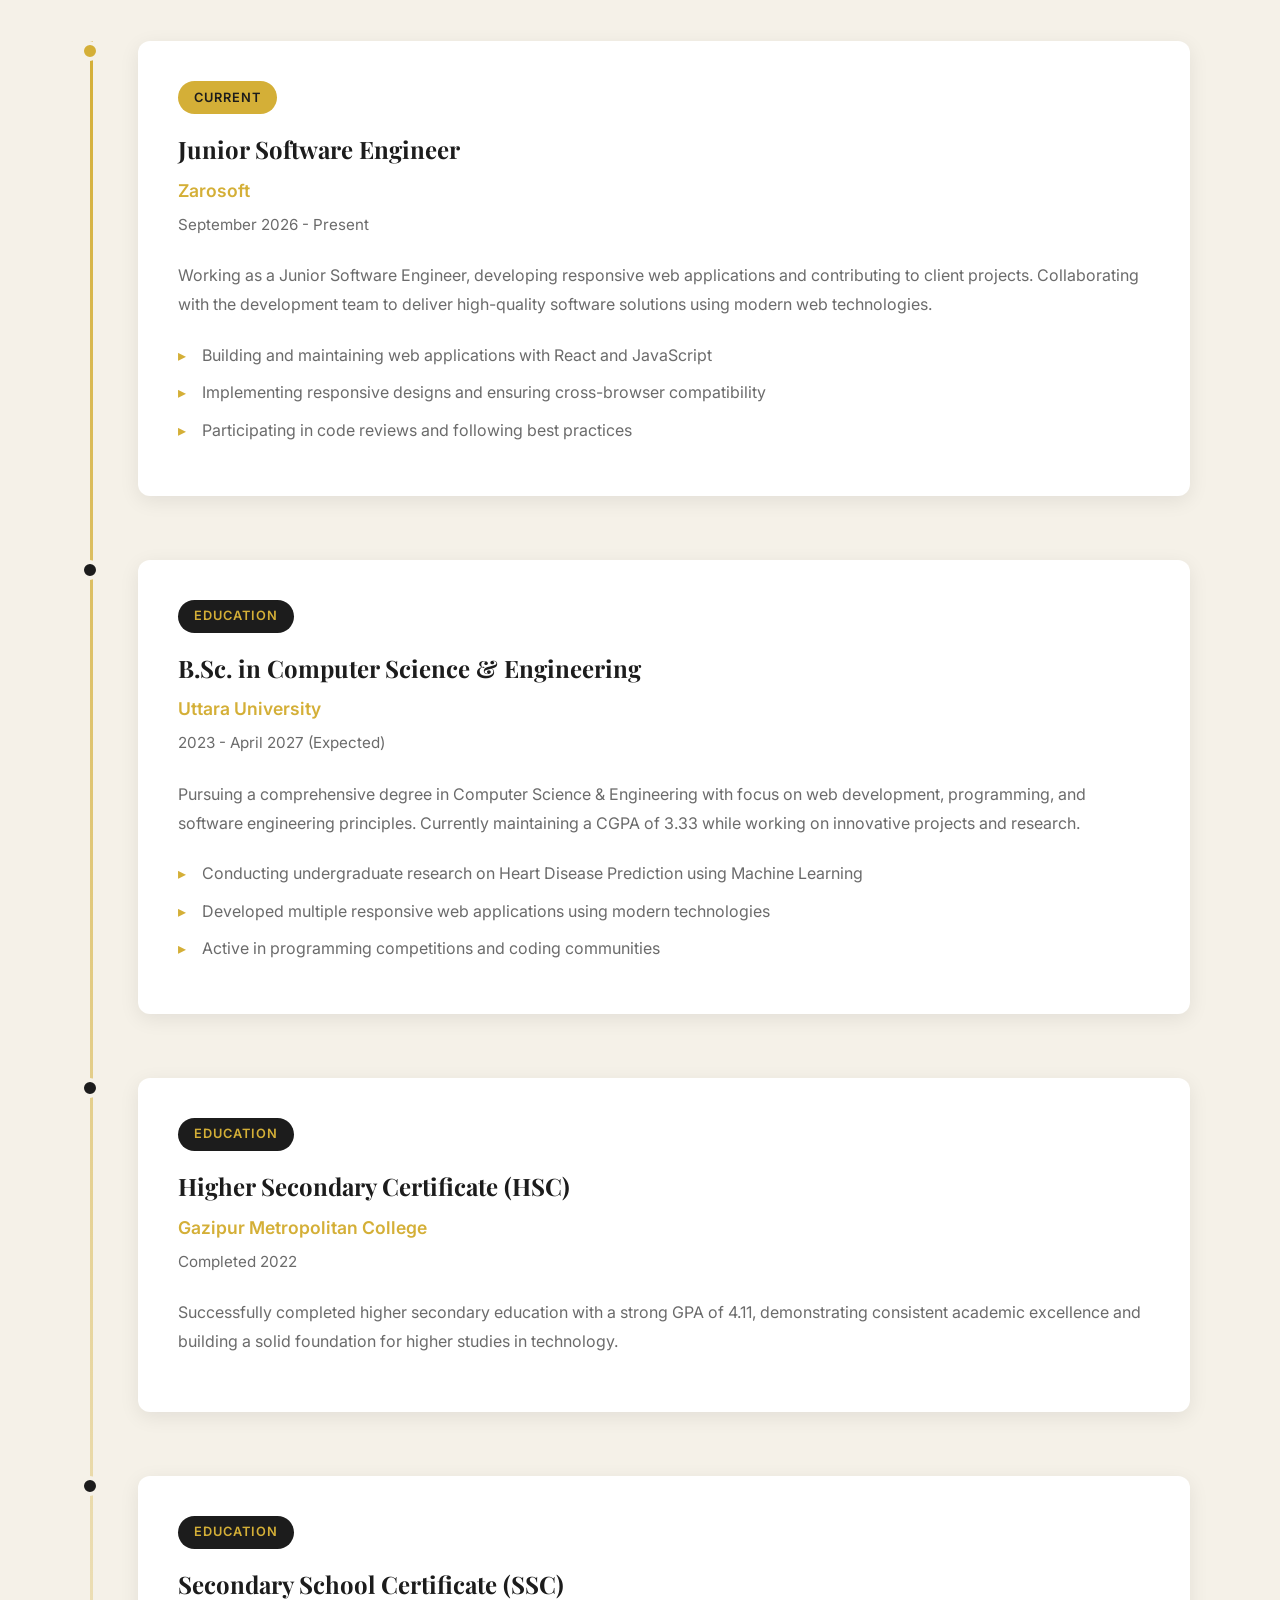
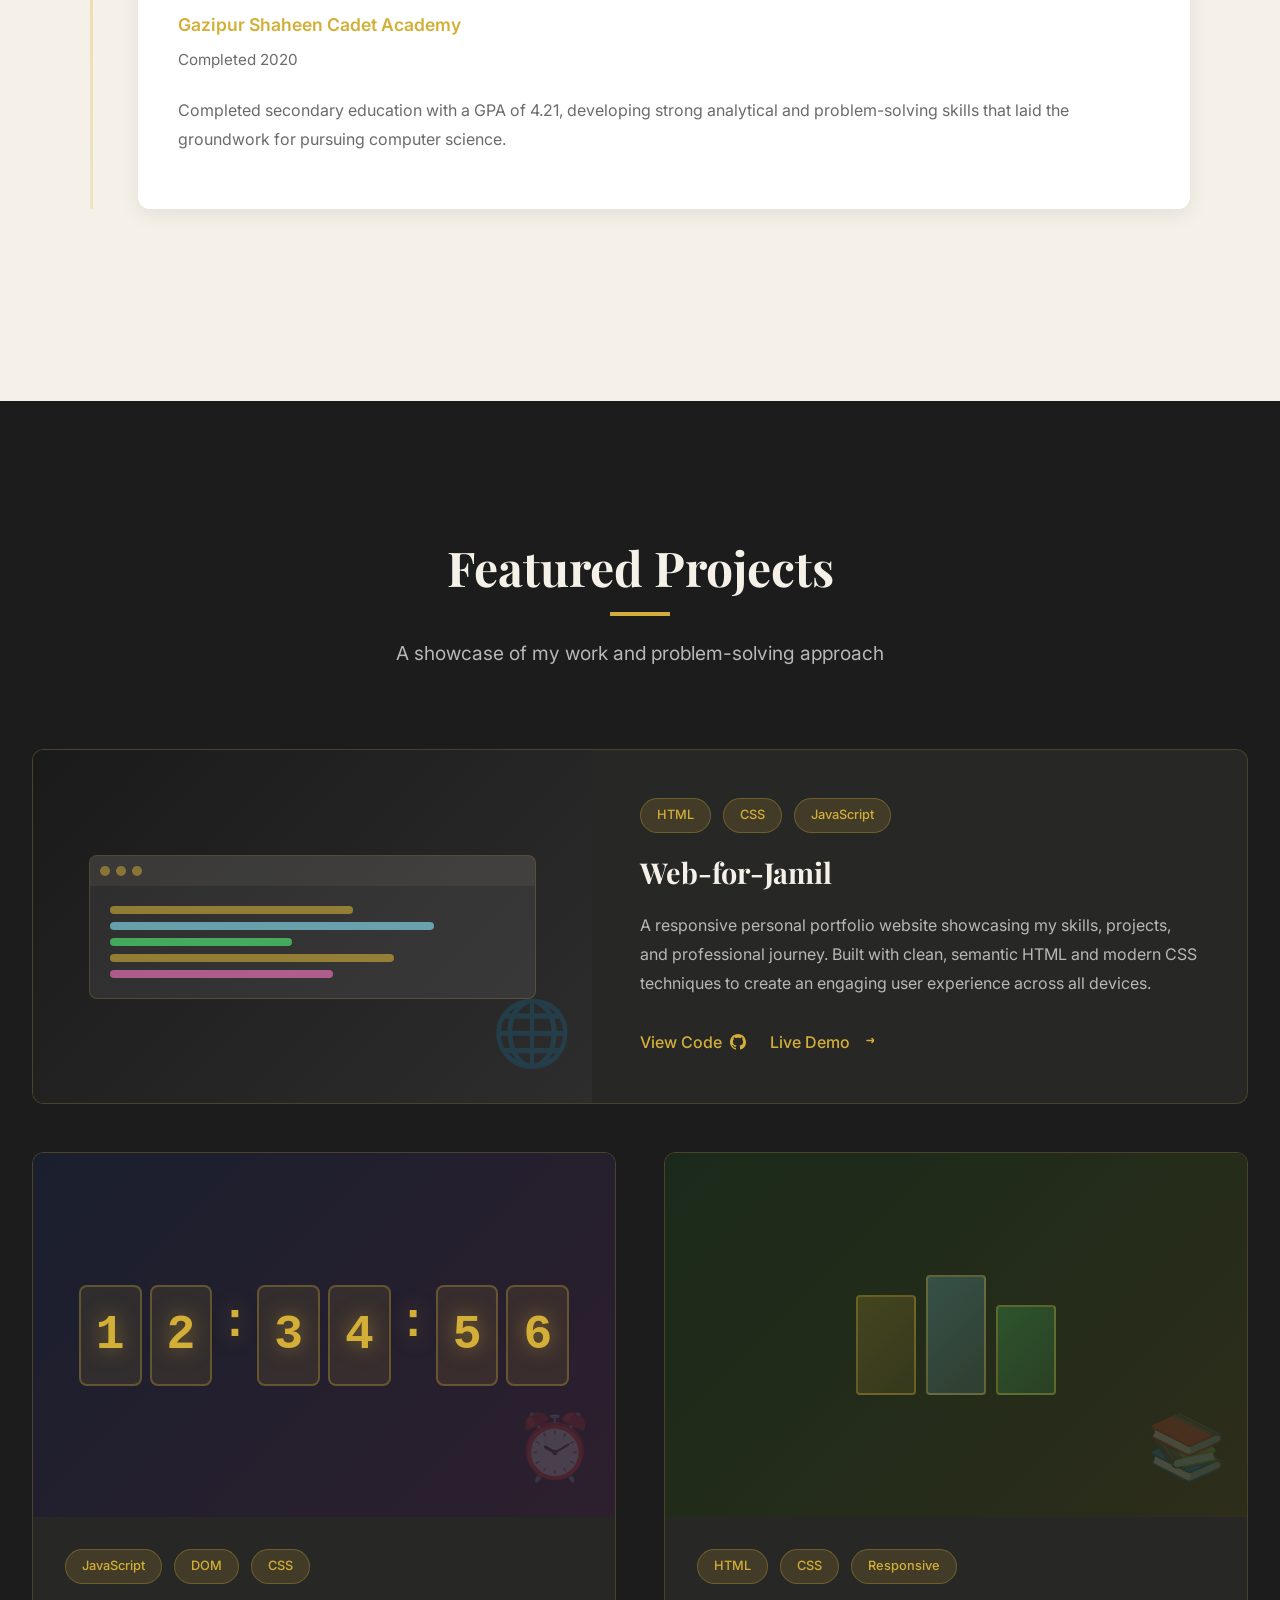
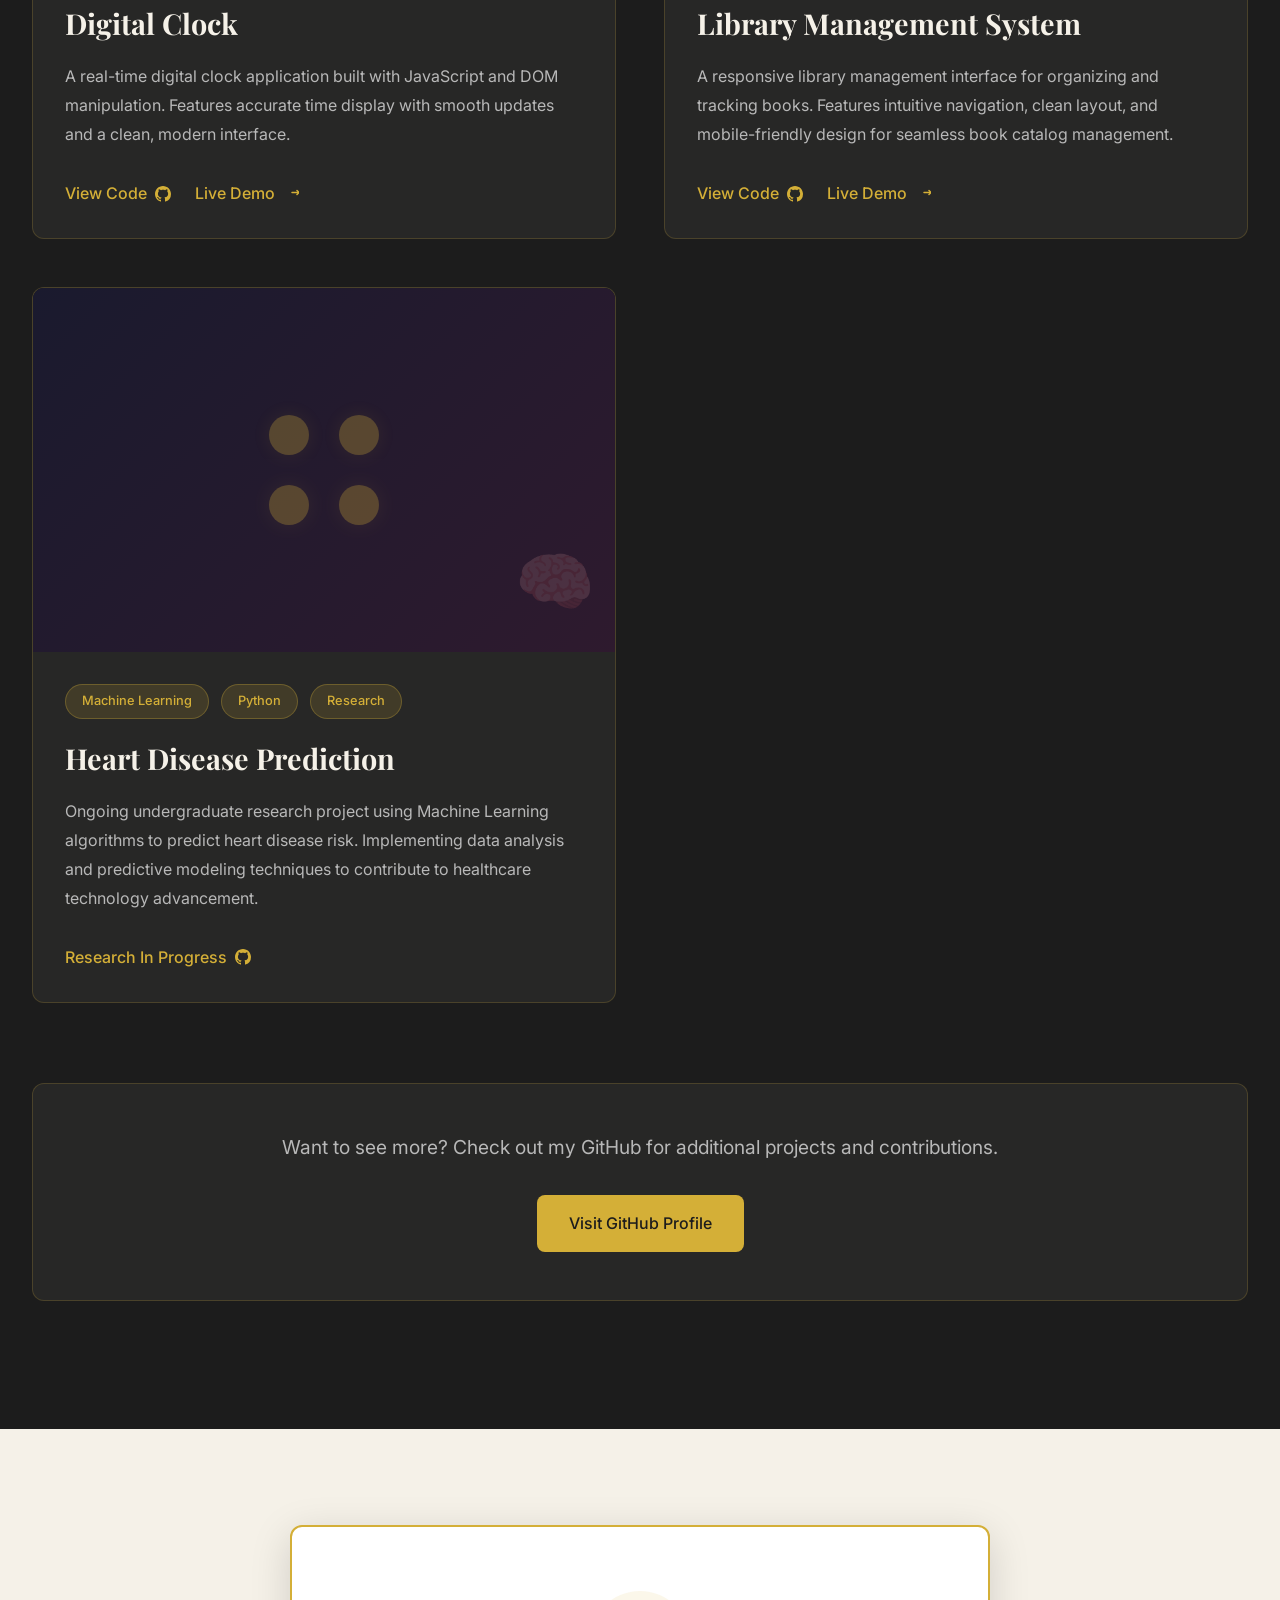
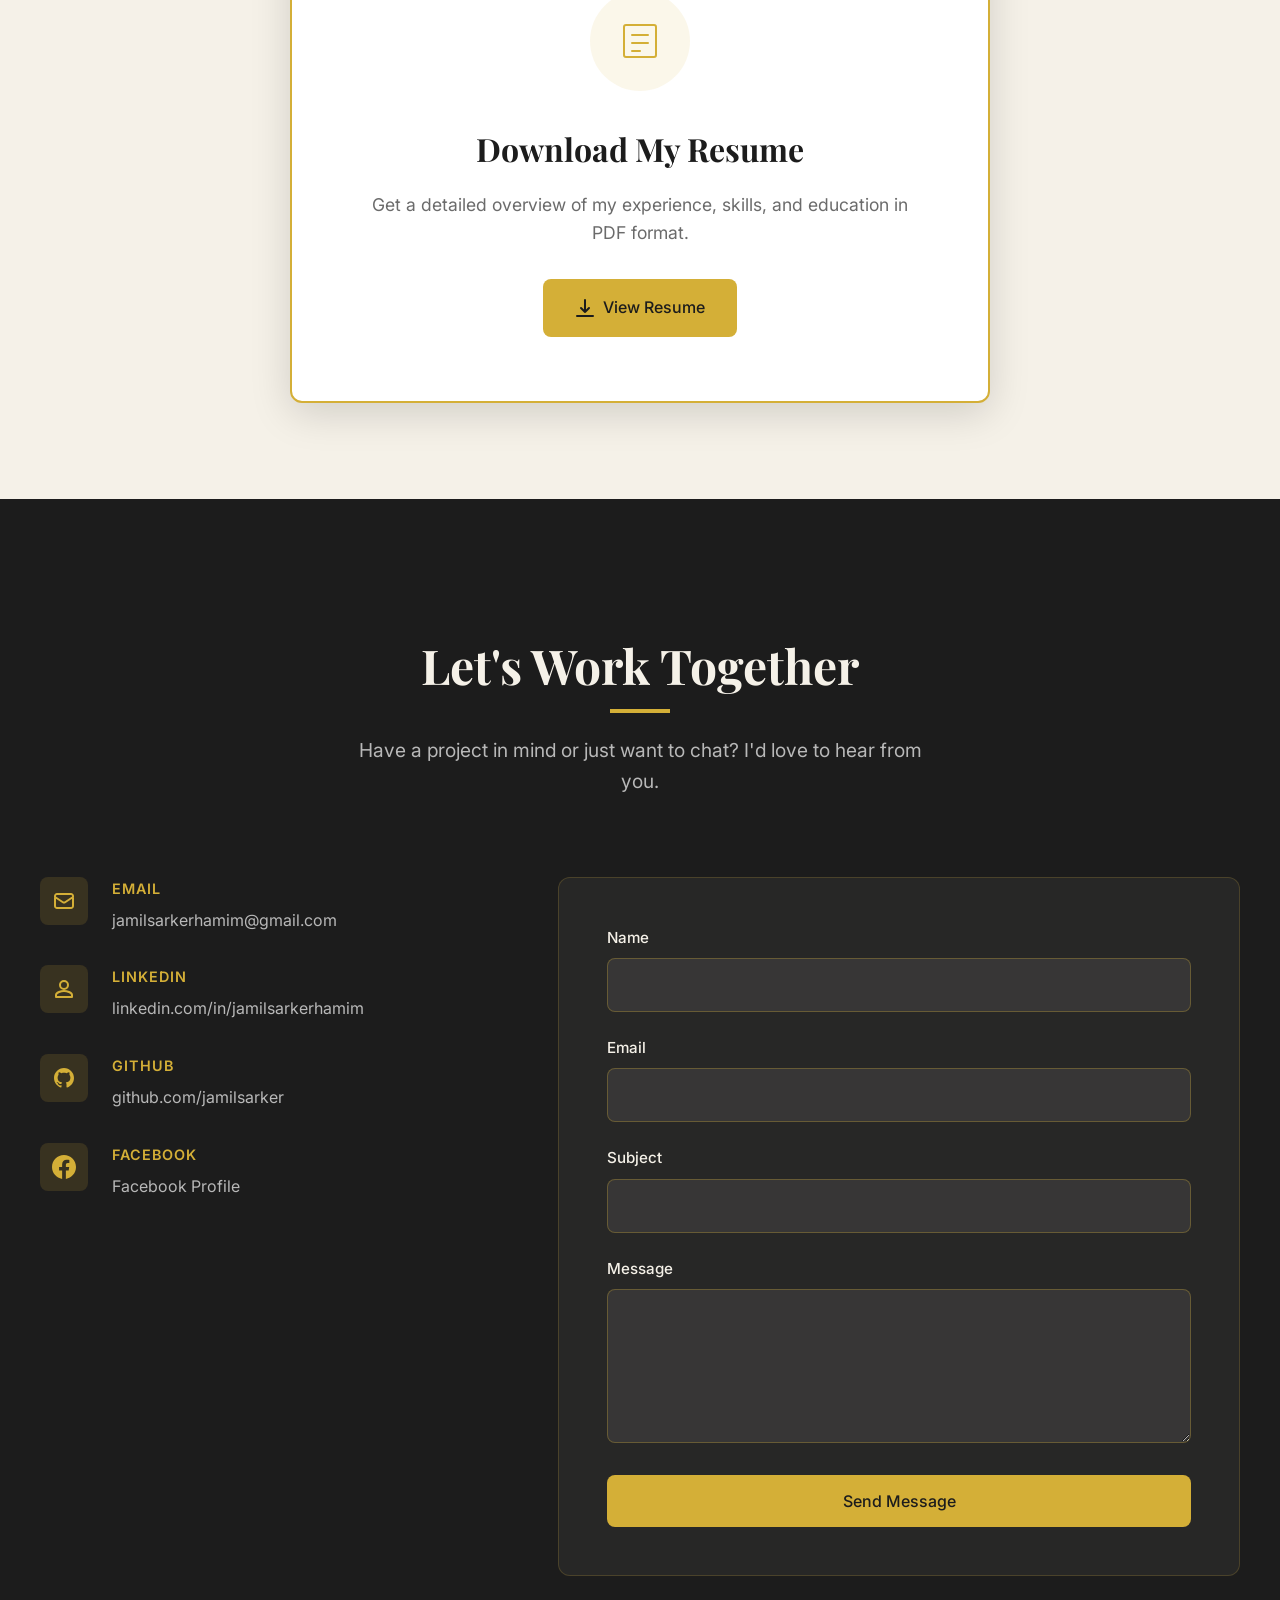
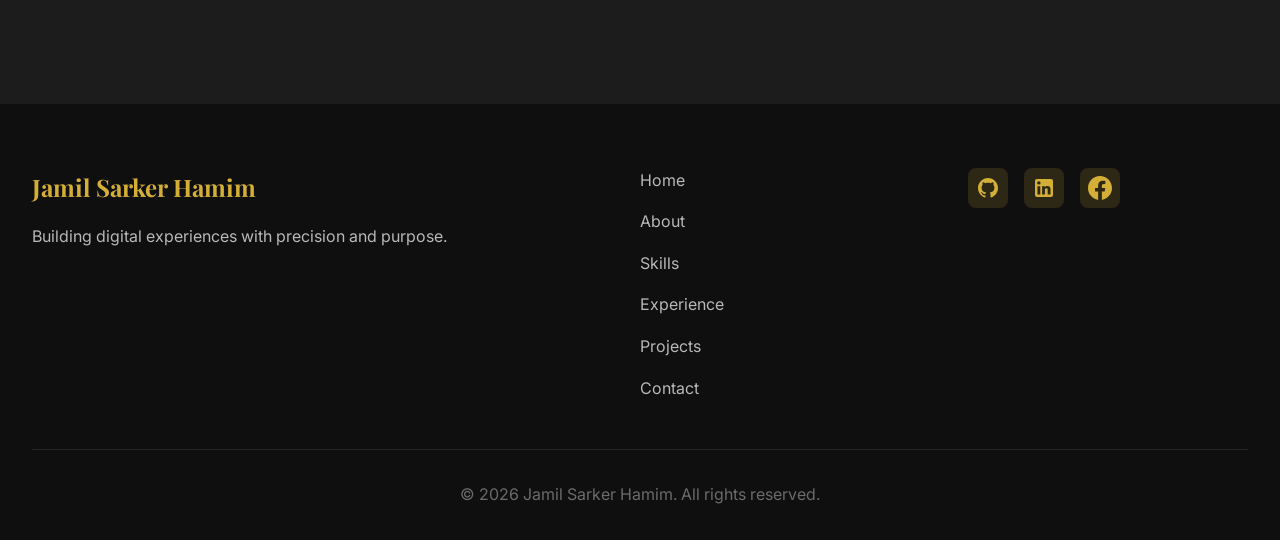
==== commit 5e30cfa8: "resume" ====
--- a/index.html
+++ b/index.html
@@ -474,11 +474,11 @@
                 <p class="resume-description">
                     Get a detailed overview of my experience, skills, and education in PDF format.
                 </p>
-                <a href="./assets/Jamil_Sarker_Hamim_Resume.pdf" download class="btn btn-primary">
+                <a href="./assets/Jamil_Sarker_Hamim_Resume.html" target="_blank" class="btn btn-primary">
                     <svg width="20" height="20" viewBox="0 0 20 20" fill="none">
                         <path d="M10 14L6 10M10 14L14 10M10 14V2M2 18H18" stroke="currentColor" stroke-width="2" stroke-linecap="round" stroke-linejoin="round"/>
                     </svg>
-                    Download Resume
+                    View Resume
                 </a>
             </div>
         </div>
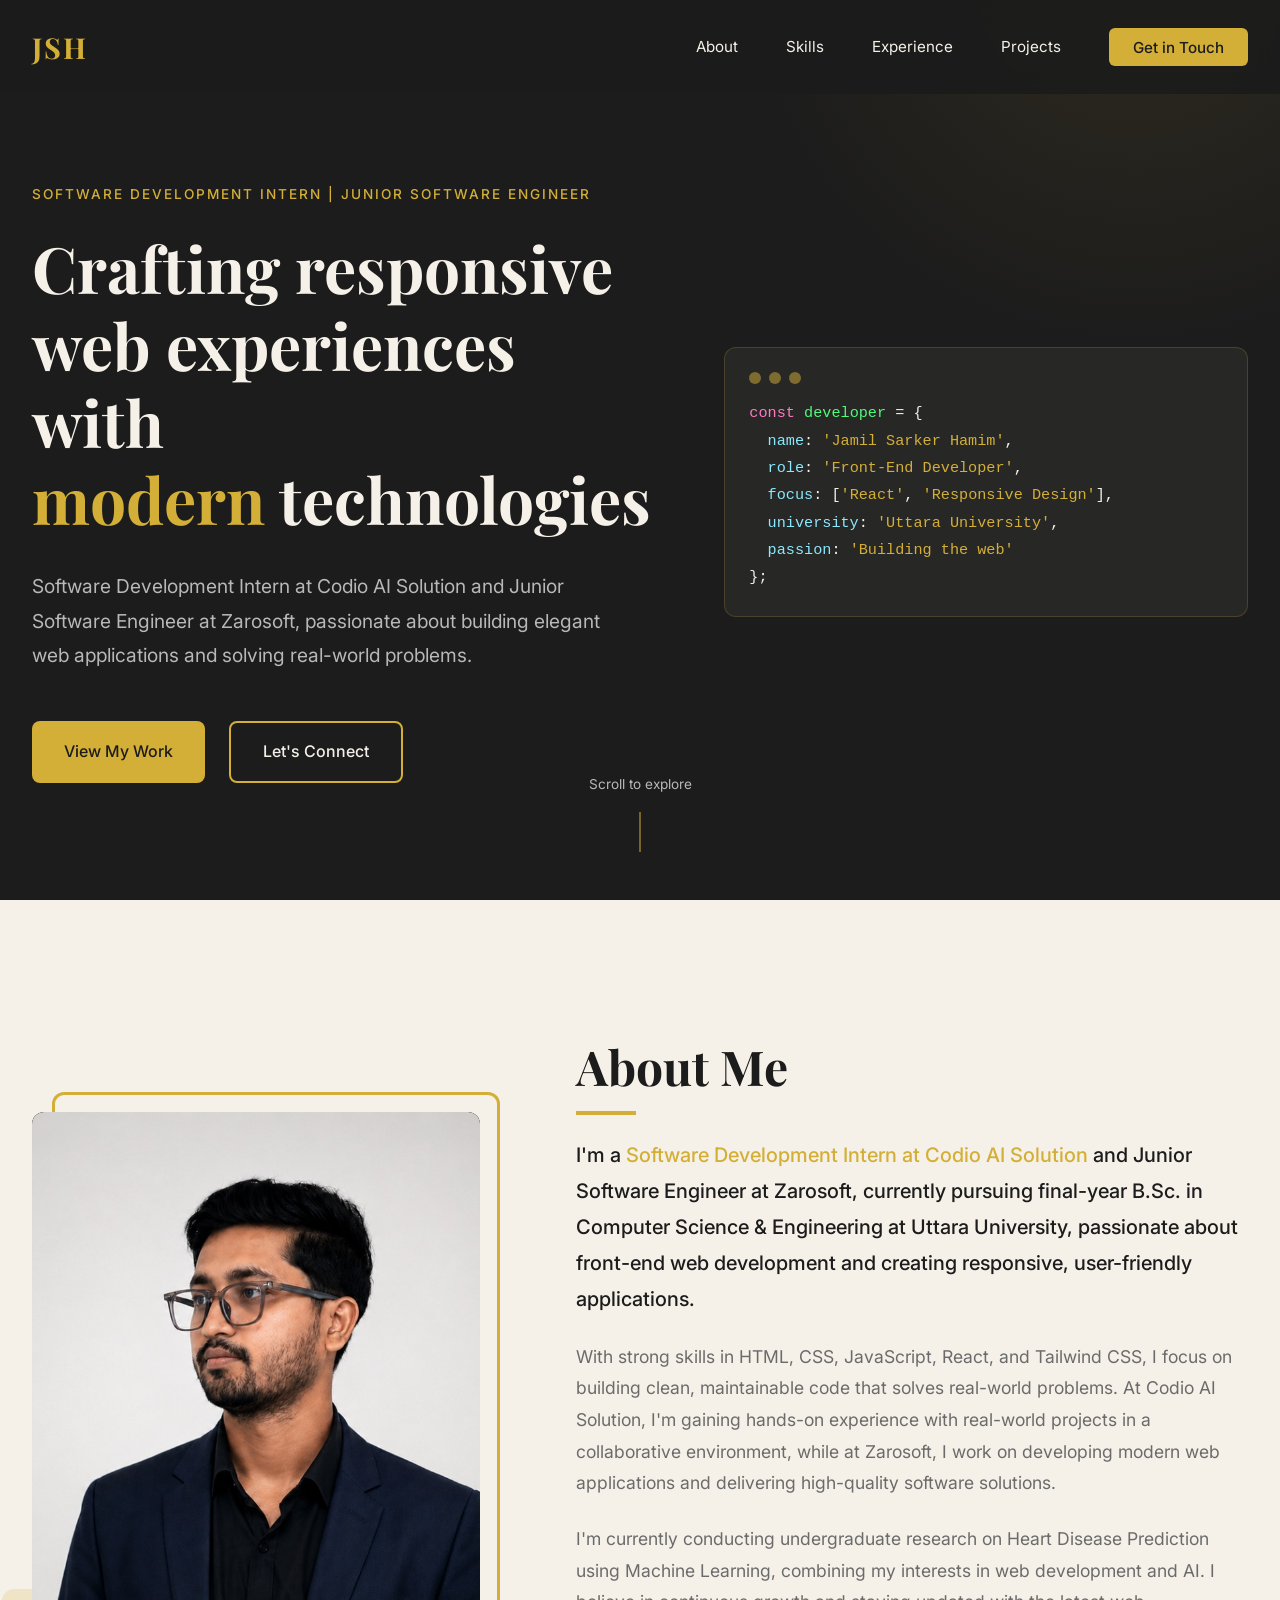
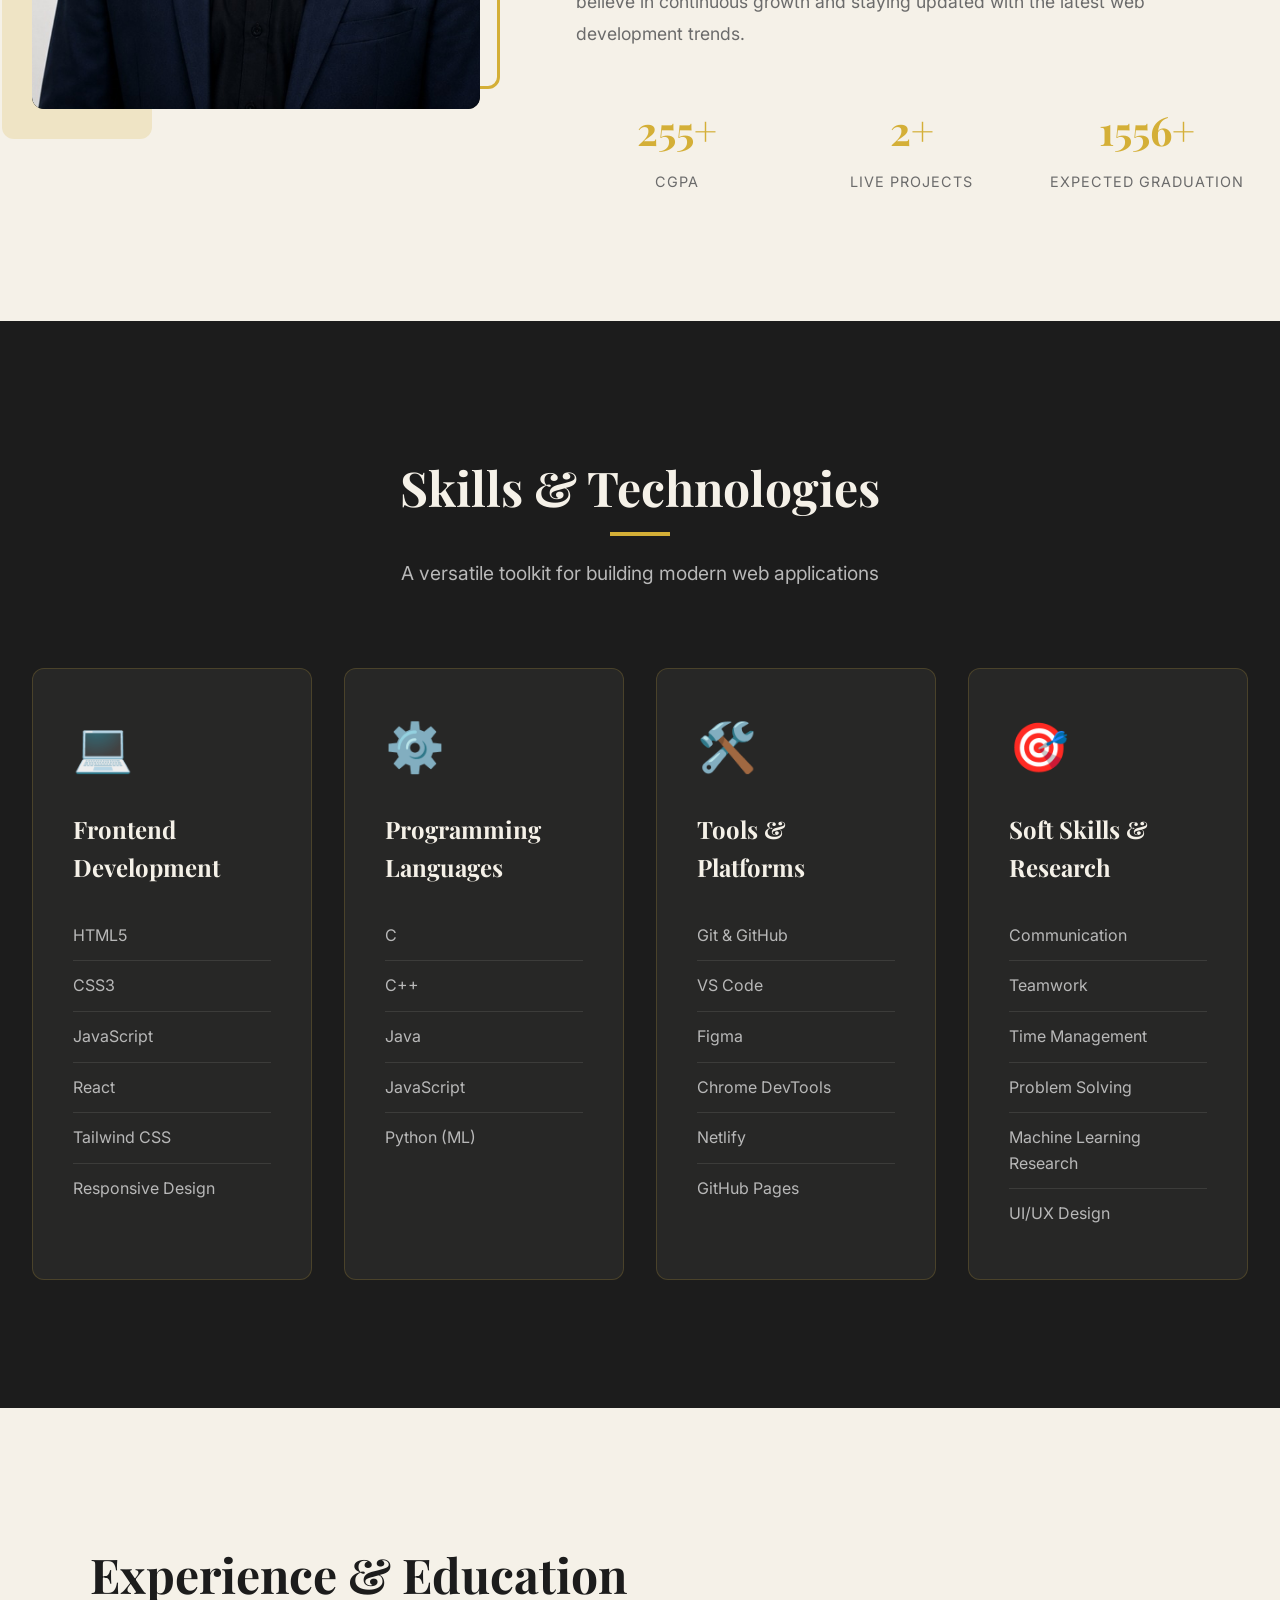
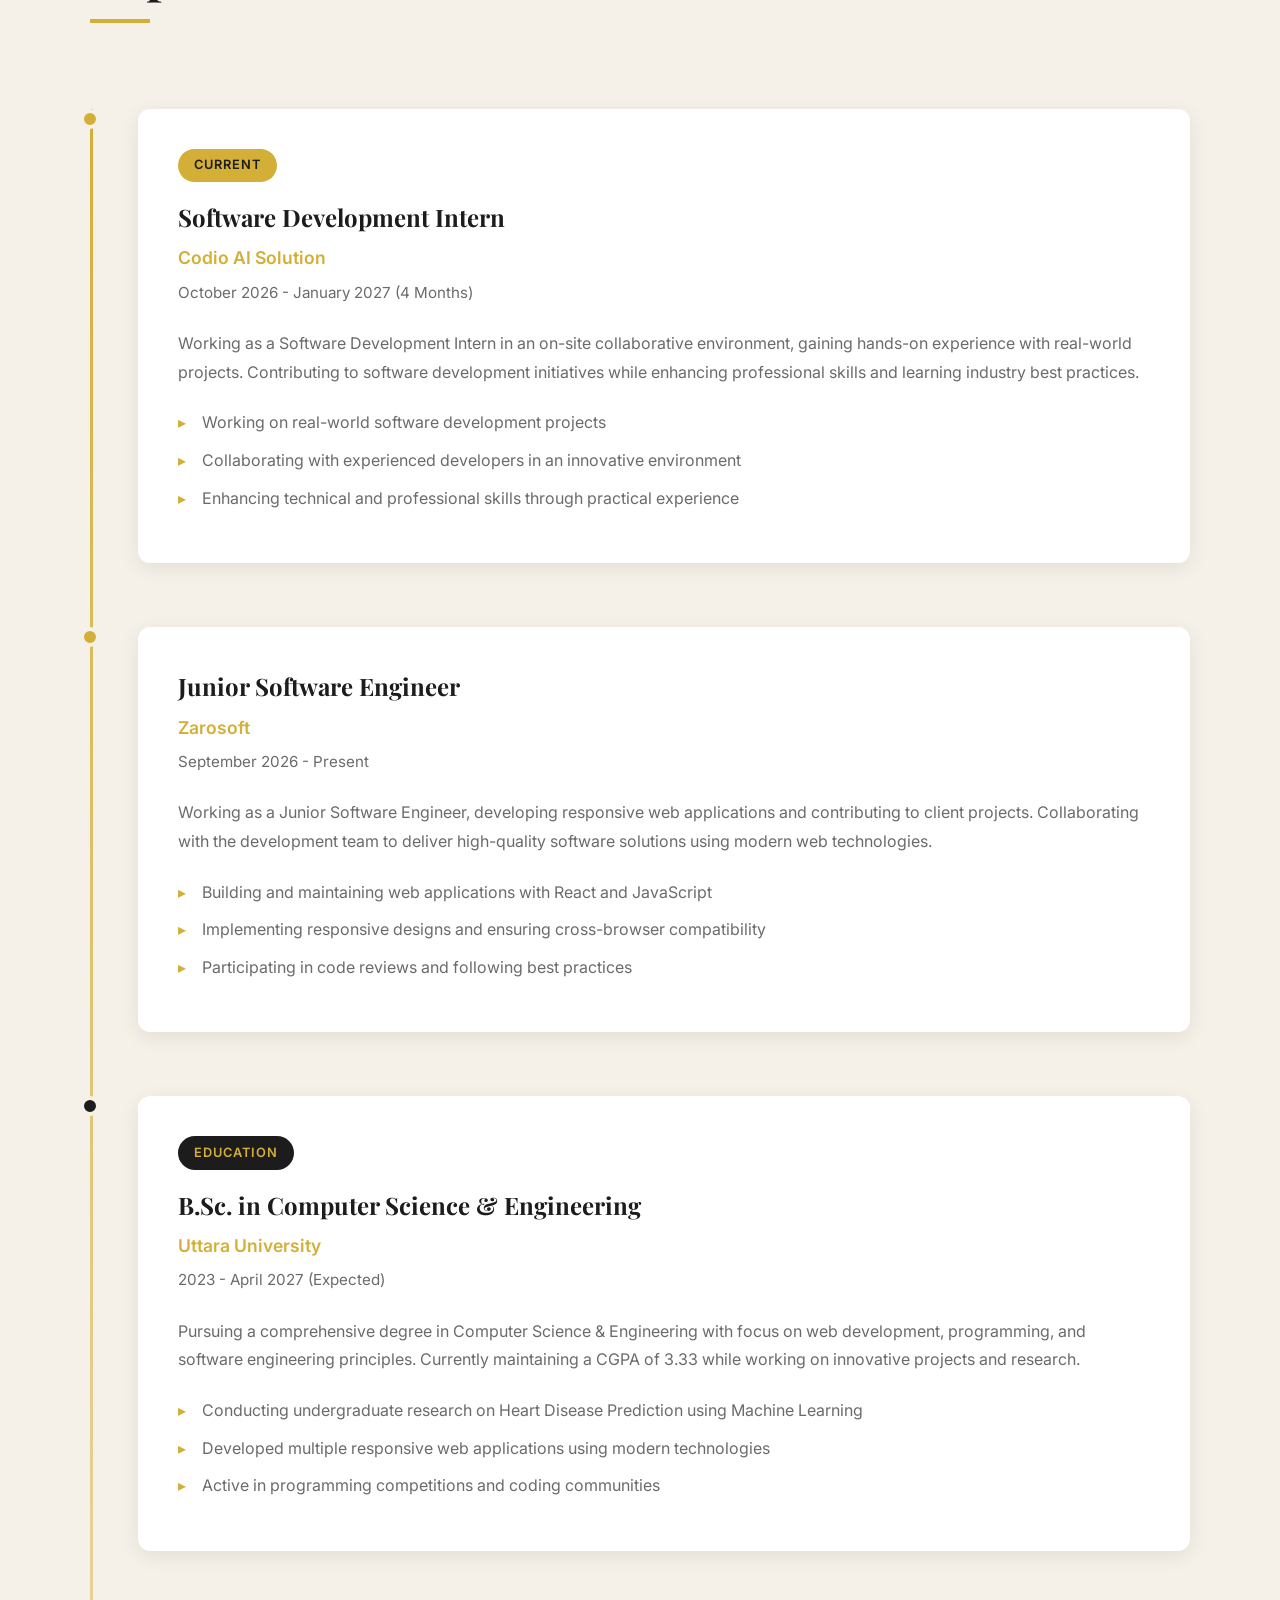
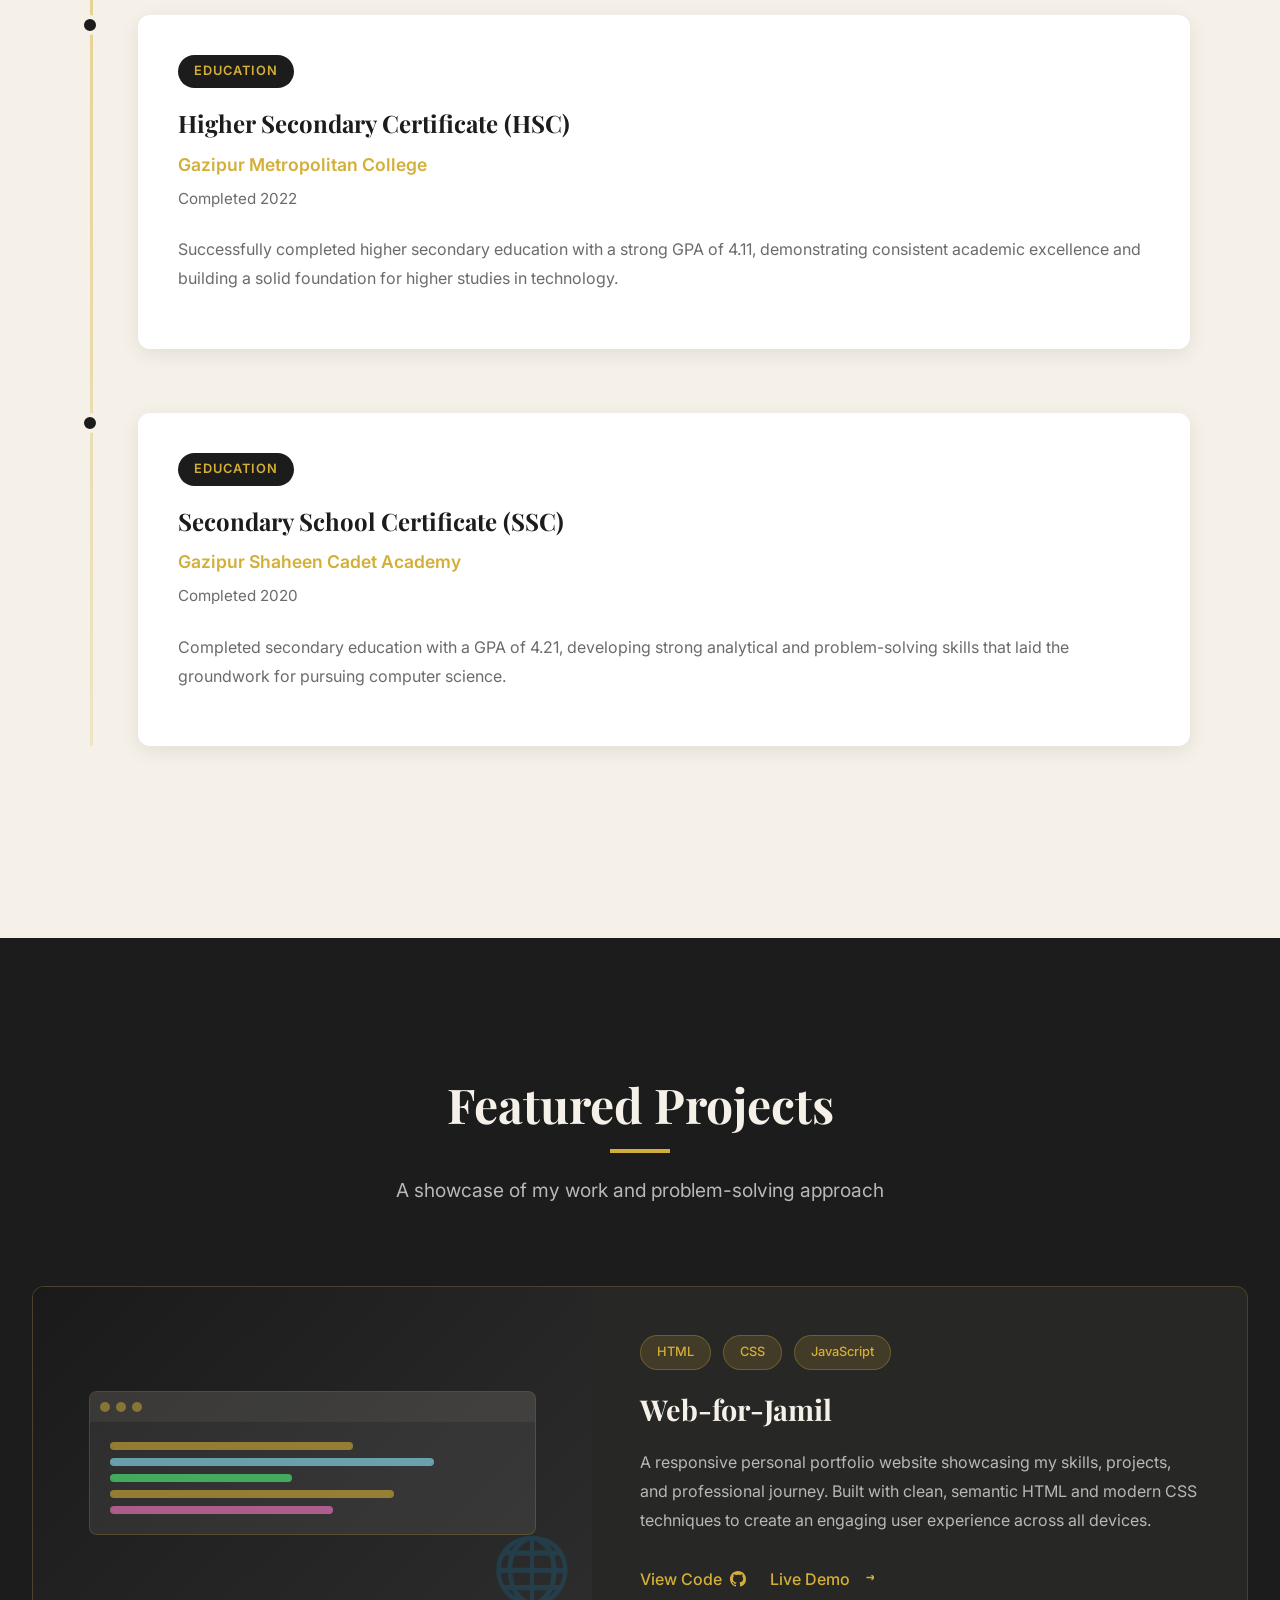
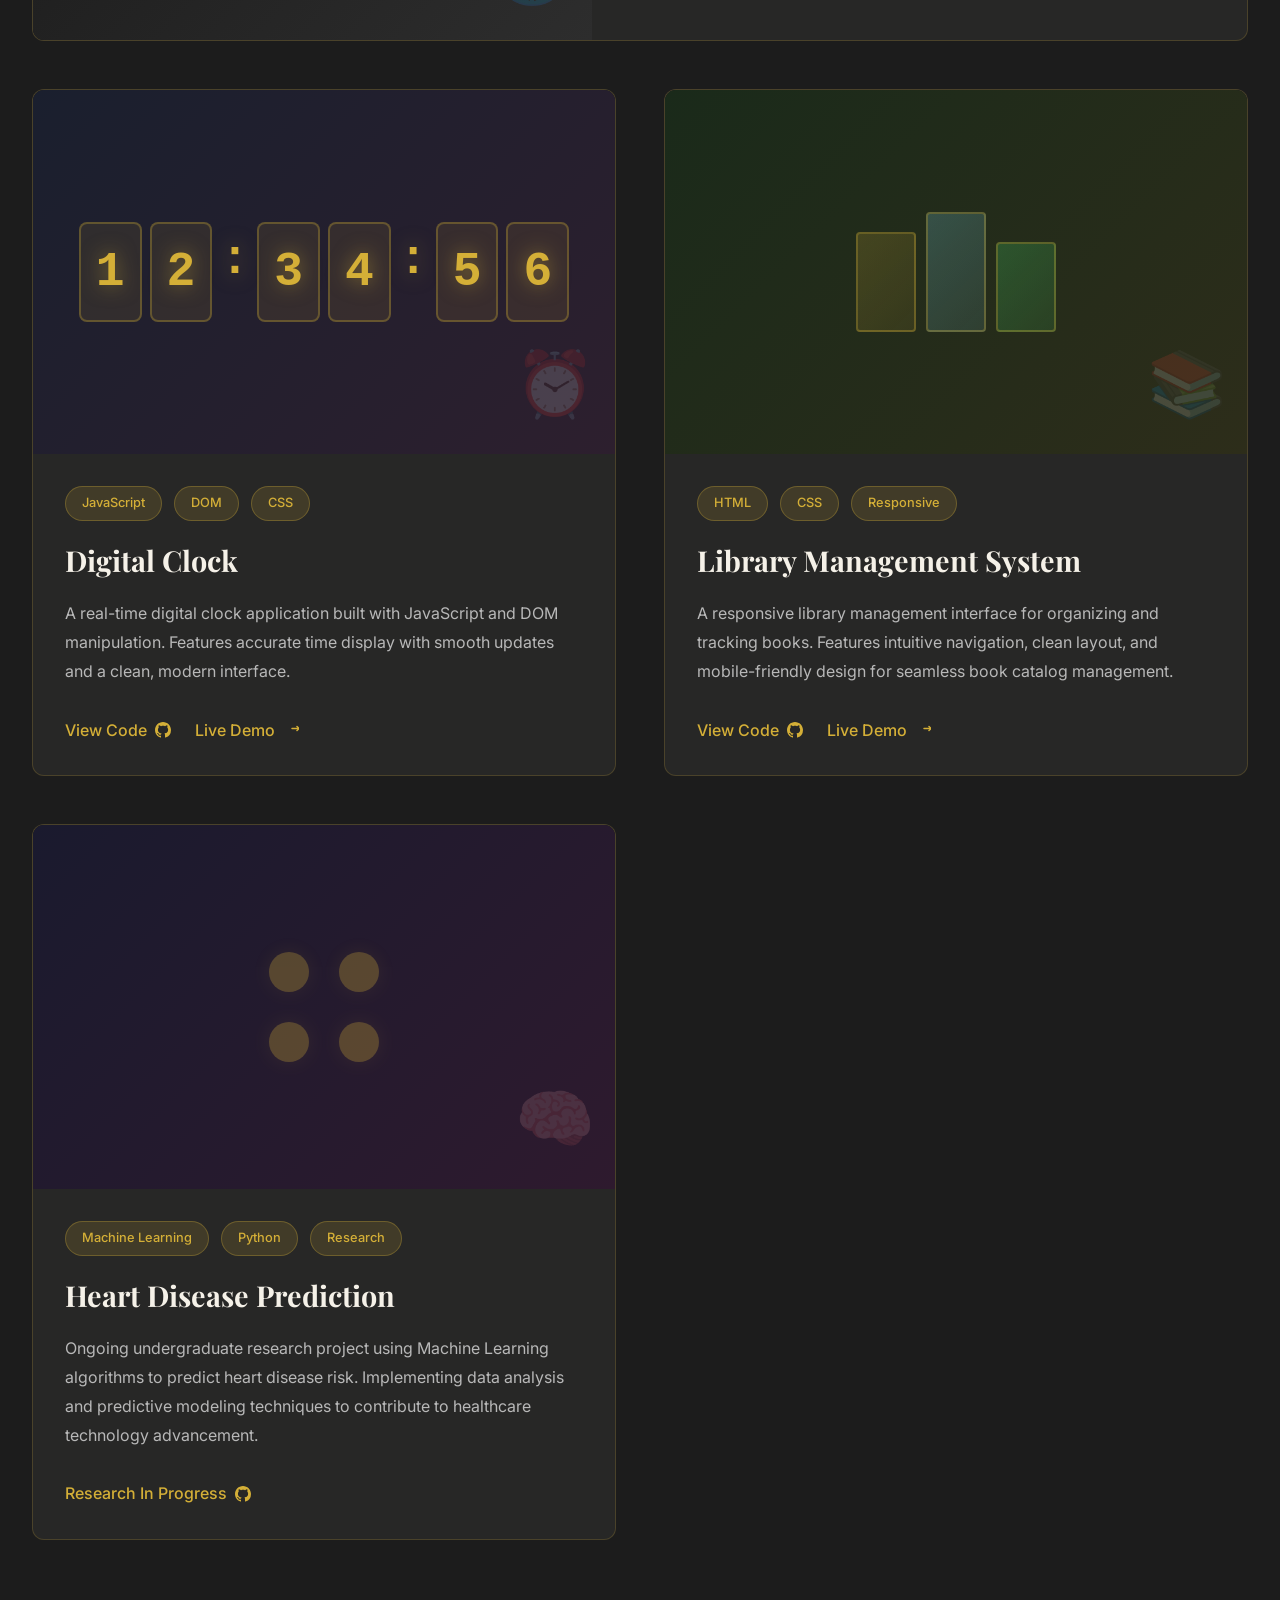
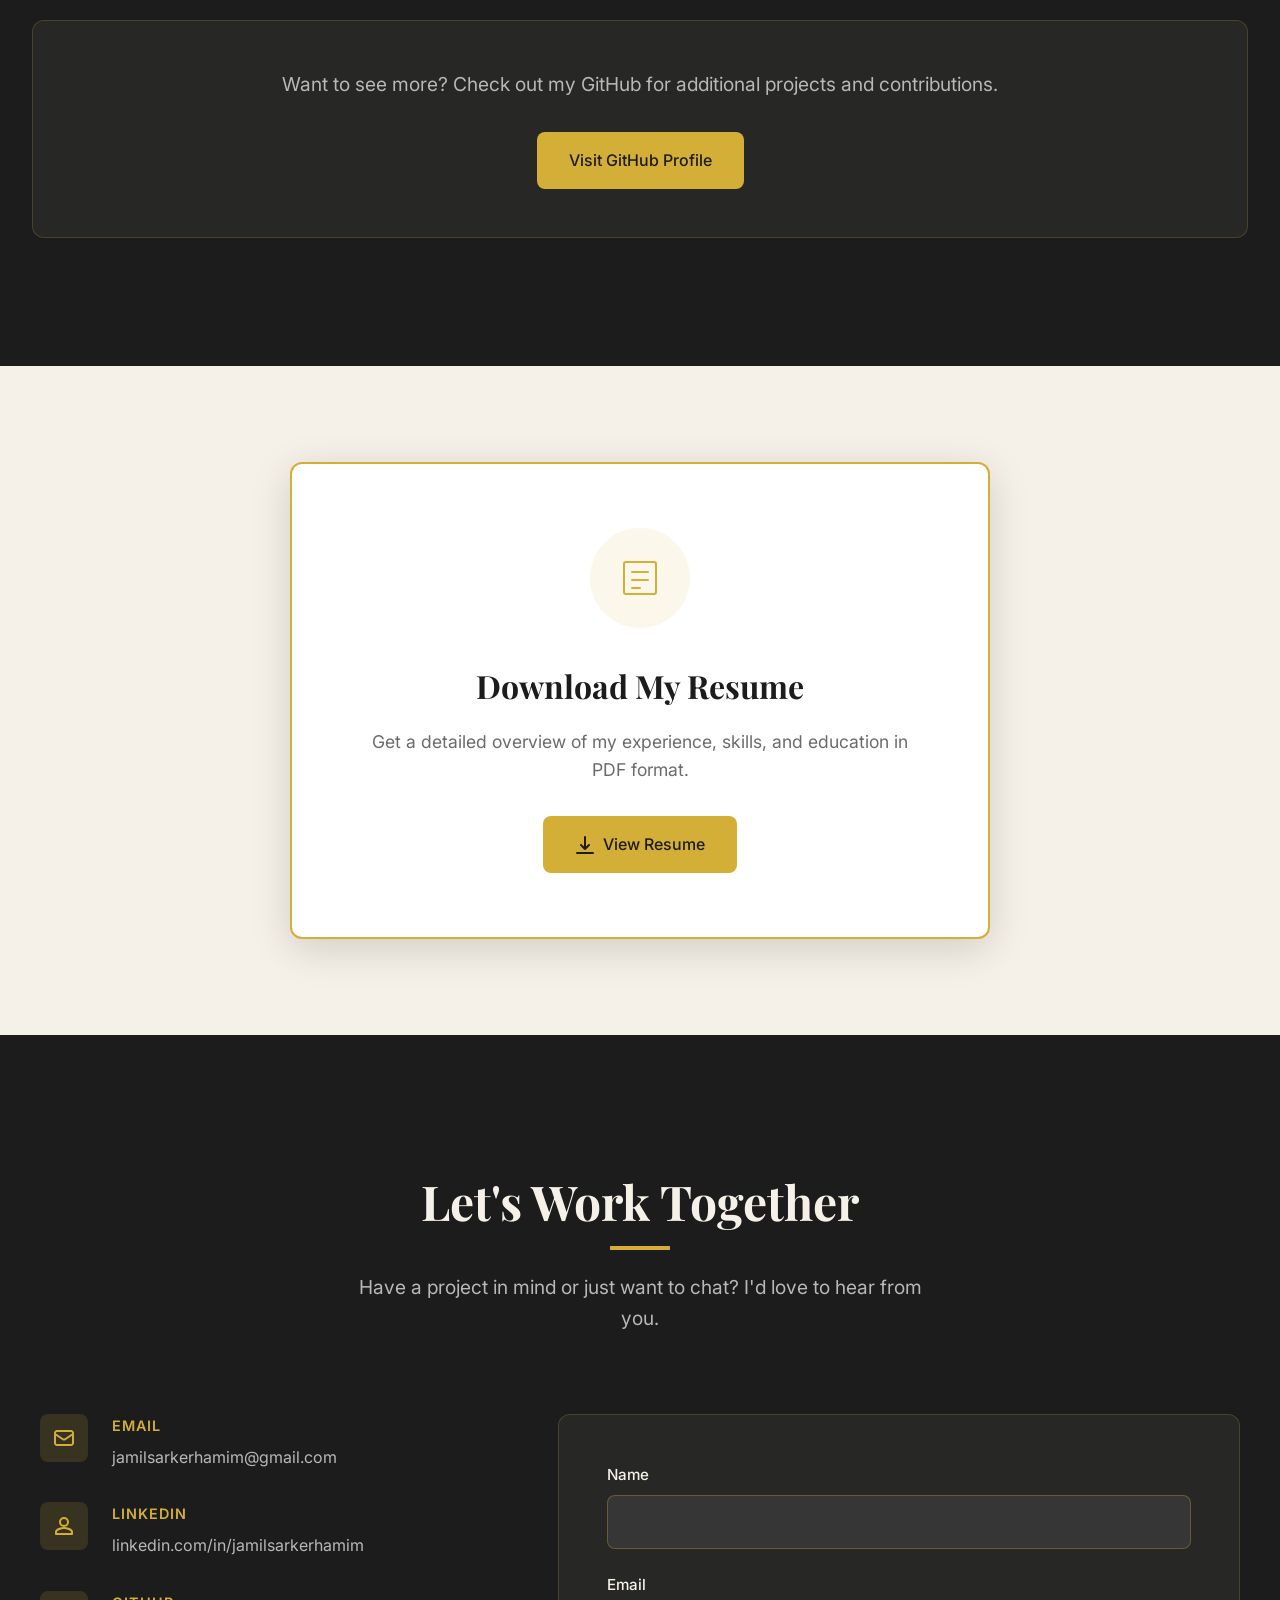
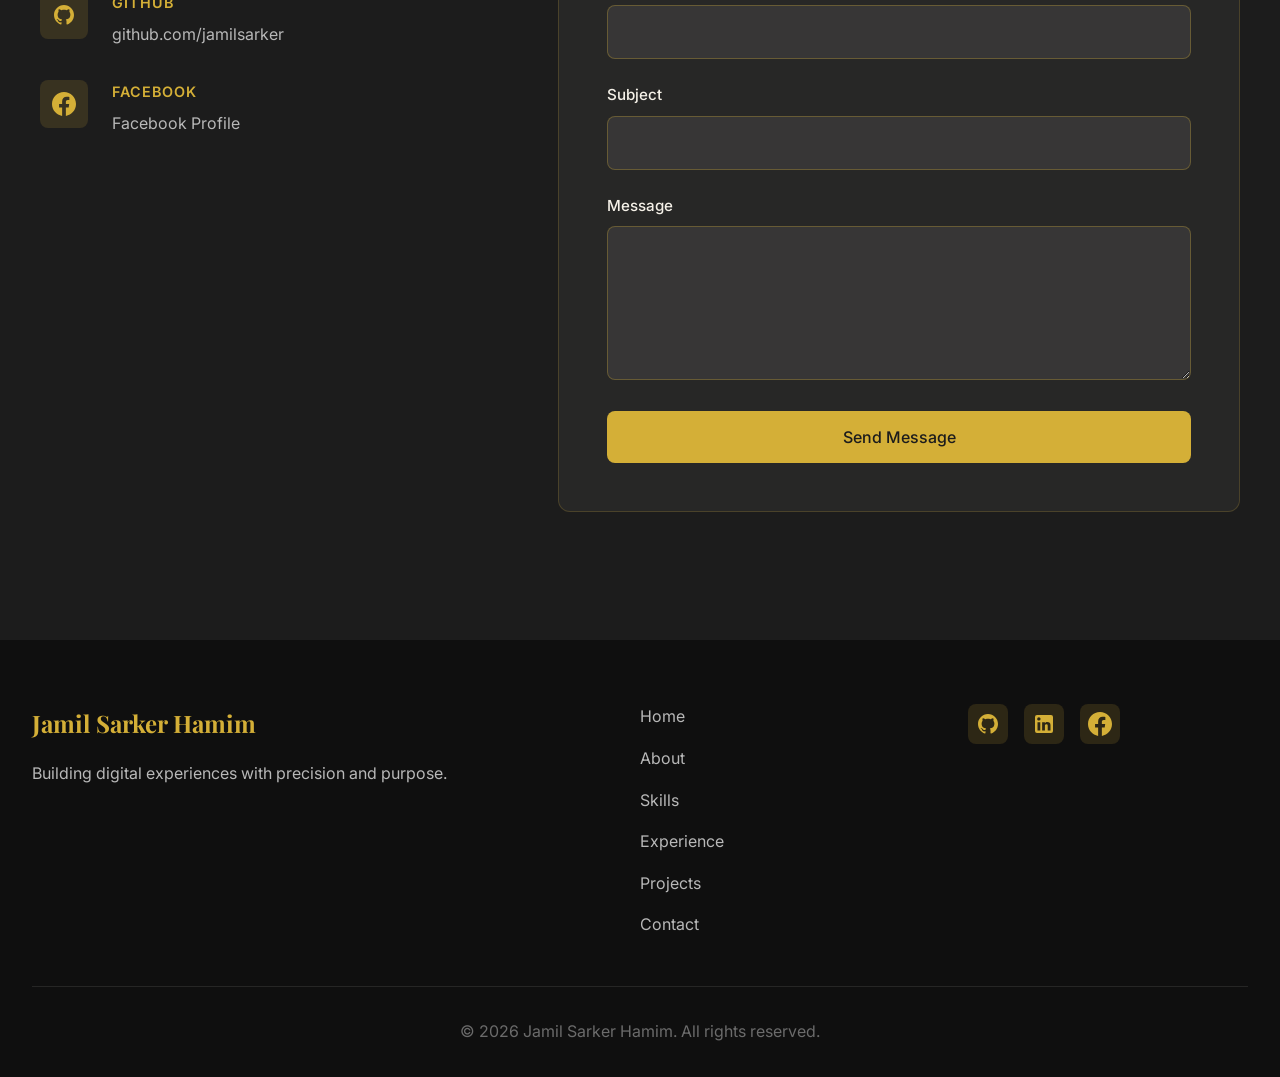
==== commit 14eb5e2b: "intership" ====
--- a/index.html
+++ b/index.html
@@ -33,15 +33,15 @@
     <section id="home" class="hero">
         <div class="hero-container">
             <div class="hero-content">
-                <div class="hero-label fade-in">Junior Software Engineer at Zarosoft</div>
+                <div class="hero-label fade-in">Software Development Intern | Junior Software Engineer</div>
                 <h1 class="hero-title fade-in-delay-1">
                     Crafting responsive<br>
                     web experiences with<br>
                     <span class="highlight">modern</span> technologies
                 </h1>
                 <p class="hero-subtitle fade-in-delay-2">
-                    Final-year CSE student and Junior Software Engineer at Zarosoft,
-                    passionate about front-end development and building elegant web applications.
+                    Software Development Intern at Codio AI Solution and Junior Software Engineer at Zarosoft, 
+                    passionate about building elegant web applications and solving real-world problems.
                 </p>
                 <div class="hero-cta fade-in-delay-3">
                     <a href="#projects" class="btn btn-primary">View My Work</a>
@@ -86,15 +86,17 @@
                     <h2 class="section-title">About Me</h2>
                     <div class="about-text">
                         <p class="lead">
-                            I'm a <span class="highlight">Junior Software Engineer at Zarosoft</span> 
-                            and final-year B.Sc. in Computer Science & Engineering student at Uttara University, 
-                            passionate about front-end web development and creating responsive, user-friendly applications.
+                            I'm a <span class="highlight">Software Development Intern at Codio AI Solution</span> 
+                            and Junior Software Engineer at Zarosoft, currently pursuing final-year B.Sc. in 
+                            Computer Science & Engineering at Uttara University, passionate about front-end 
+                            web development and creating responsive, user-friendly applications.
                         </p>
                         <p>
                             With strong skills in HTML, CSS, JavaScript, React, and Tailwind CSS, I focus 
-                            on building clean, maintainable code that solves real-world problems. At Zarosoft, 
-                            I work on developing modern web applications and collaborating with the team to 
-                            deliver high-quality software solutions.
+                            on building clean, maintainable code that solves real-world problems. At Codio AI 
+                            Solution, I'm gaining hands-on experience with real-world projects in a collaborative 
+                            environment, while at Zarosoft, I work on developing modern web applications and 
+                            delivering high-quality software solutions.
                         </p>
                         <p>
                             I'm currently conducting undergraduate research on Heart Disease Prediction using 
@@ -192,6 +194,26 @@
                     <div class="timeline-marker"></div>
                     <div class="timeline-content">
                         <div class="timeline-badge">Current</div>
+                        <h3 class="timeline-title">Software Development Intern</h3>
+                        <div class="timeline-company">Codio AI Solution</div>
+                        <div class="timeline-period">October 2026 - January 2027 (4 Months)</div>
+                        <p class="timeline-description">
+                            Working as a Software Development Intern in an on-site collaborative environment, 
+                            gaining hands-on experience with real-world projects. Contributing to software 
+                            development initiatives while enhancing professional skills and learning industry 
+                            best practices.
+                        </p>
+                        <ul class="timeline-achievements">
+                            <li>Working on real-world software development projects</li>
+                            <li>Collaborating with experienced developers in an innovative environment</li>
+                            <li>Enhancing technical and professional skills through practical experience</li>
+                        </ul>
+                    </div>
+                </div>
+
+                <div class="timeline-item reveal-left">
+                    <div class="timeline-marker"></div>
+                    <div class="timeline-content">
                         <h3 class="timeline-title">Junior Software Engineer</h3>
                         <div class="timeline-company">Zarosoft</div>
                         <div class="timeline-period">September 2026 - Present</div>
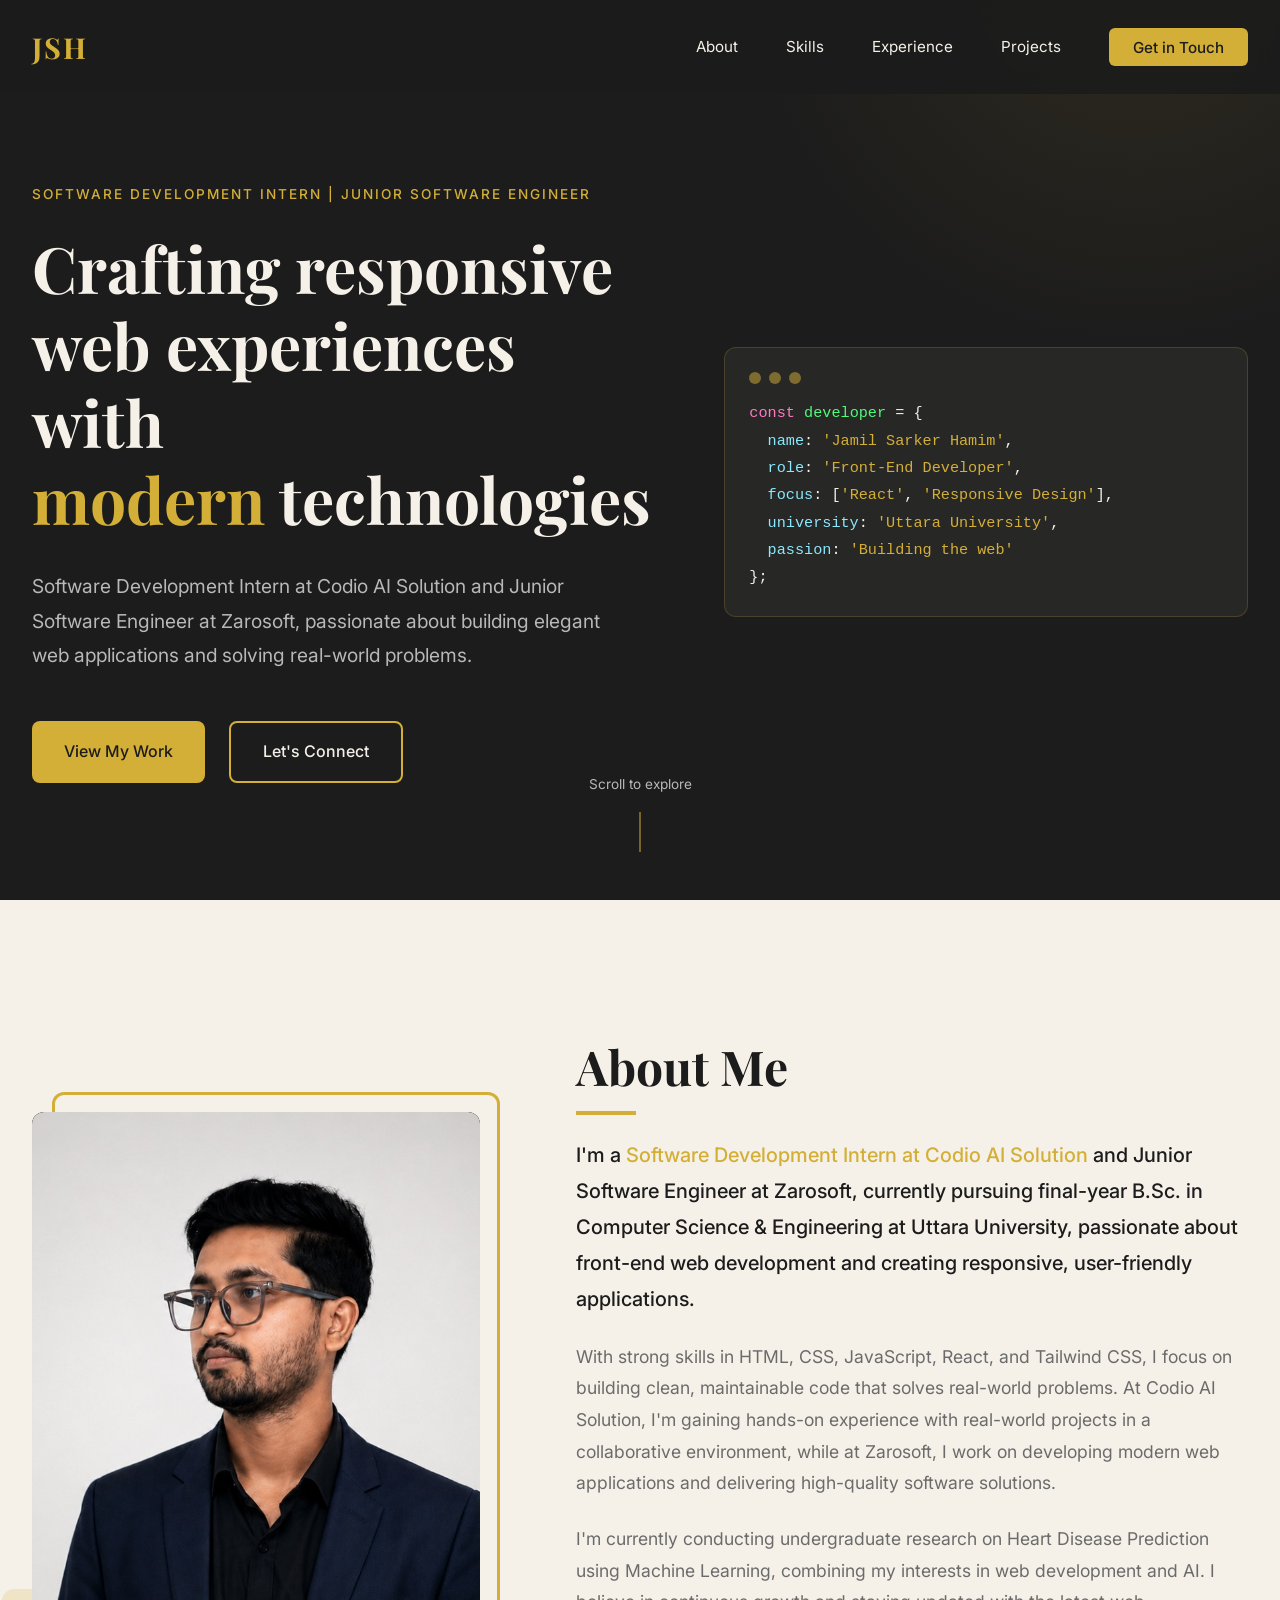
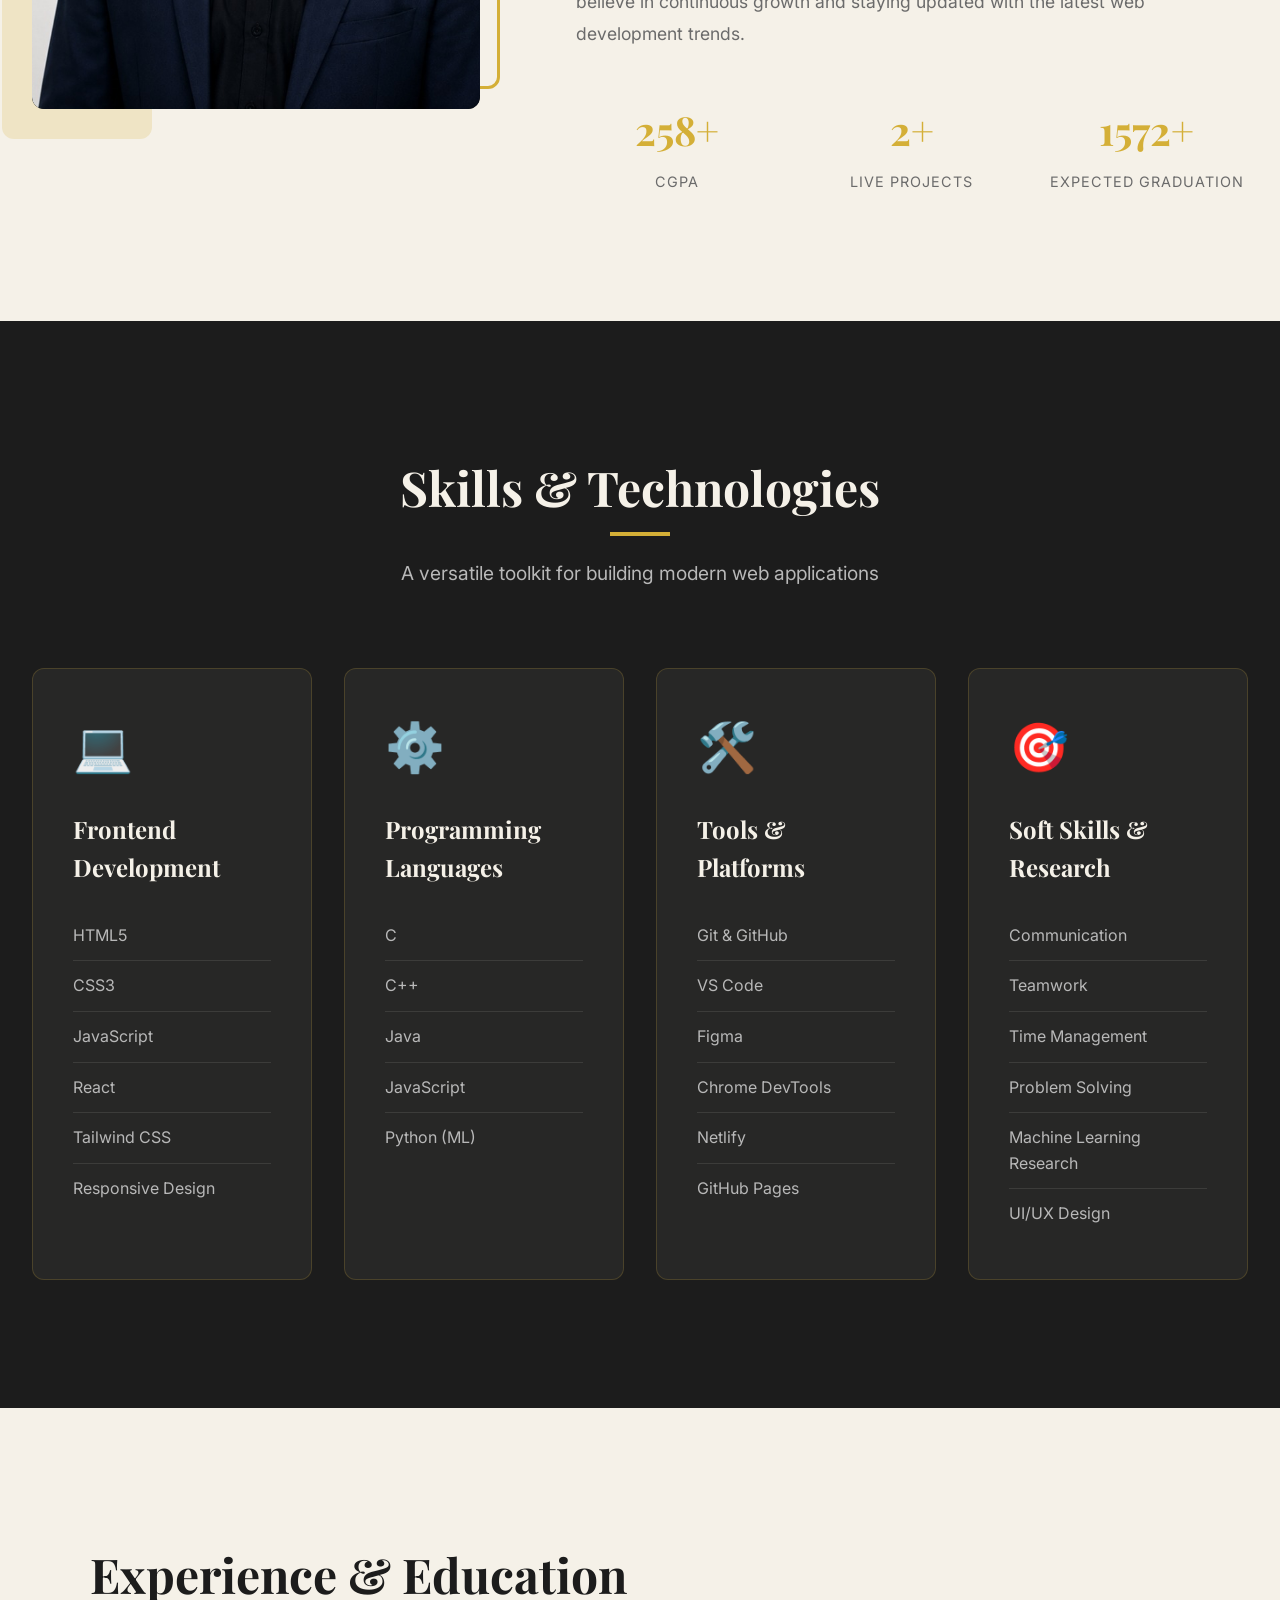
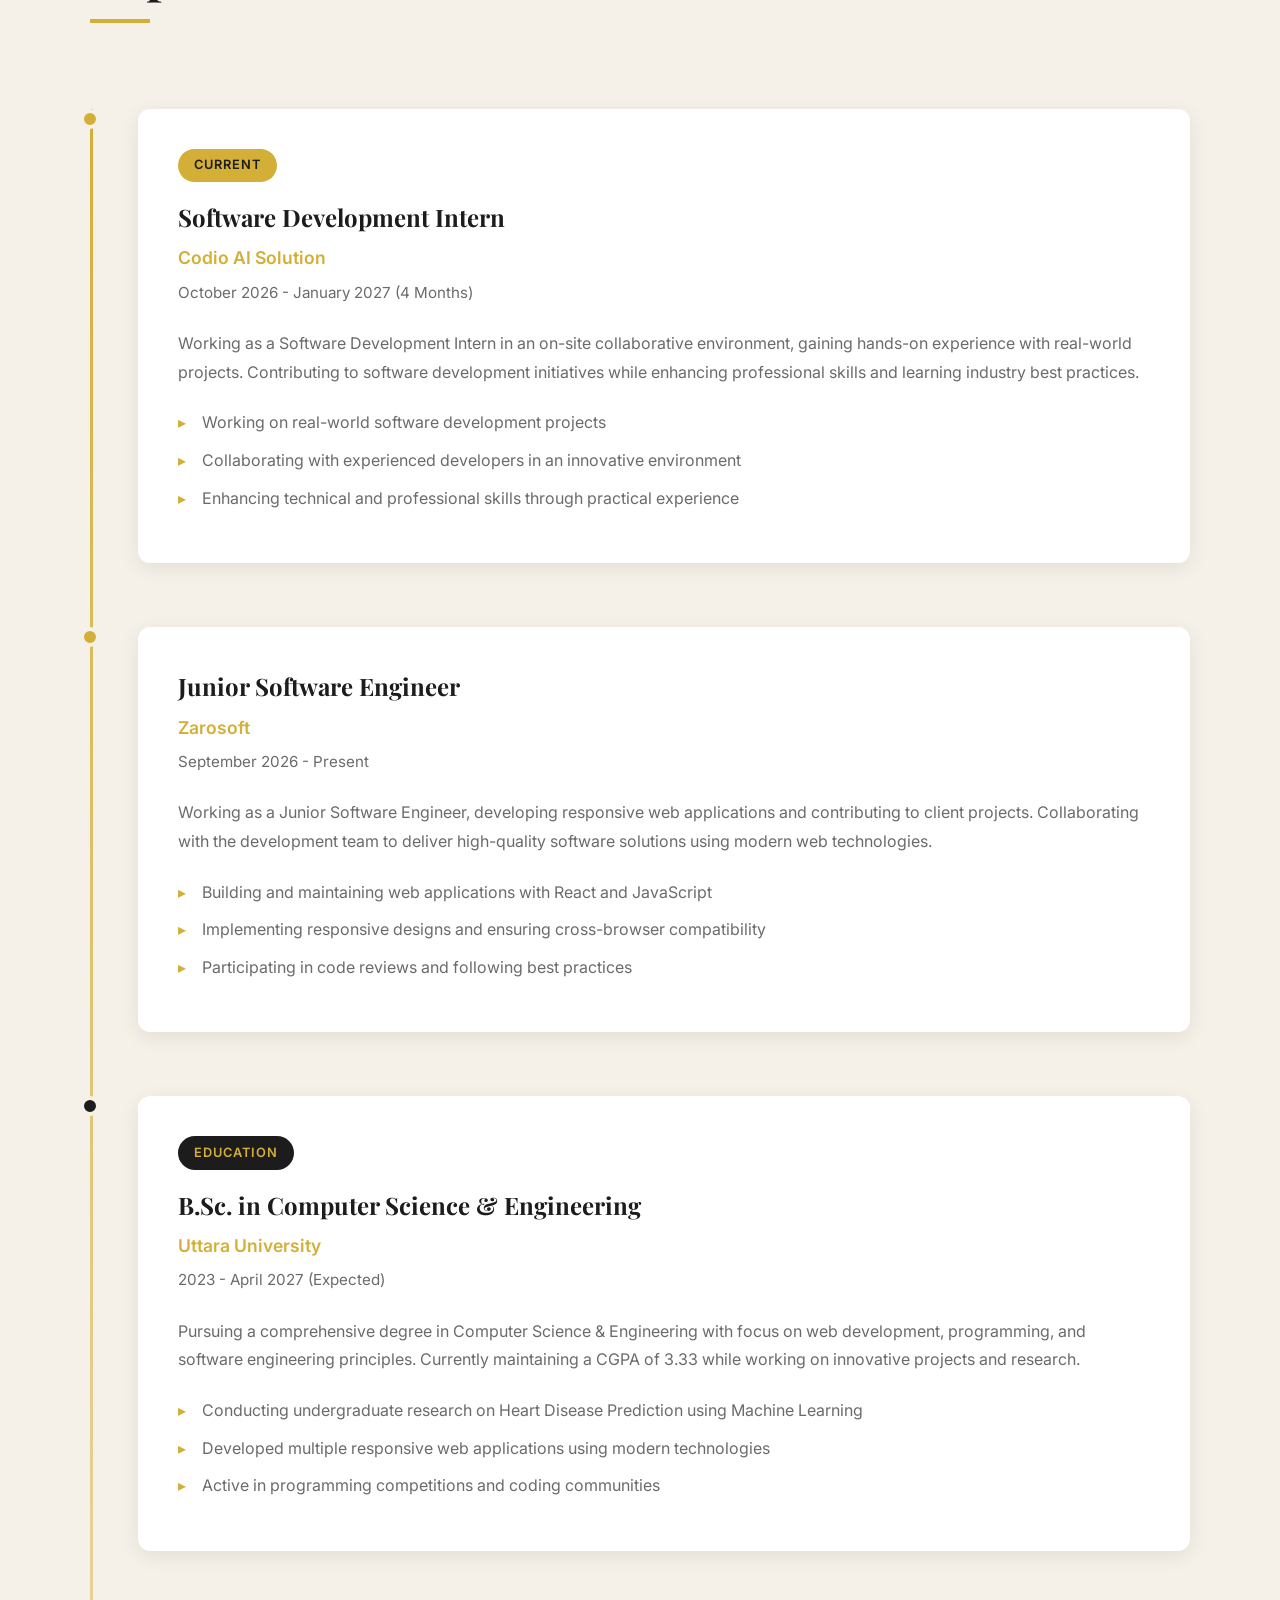
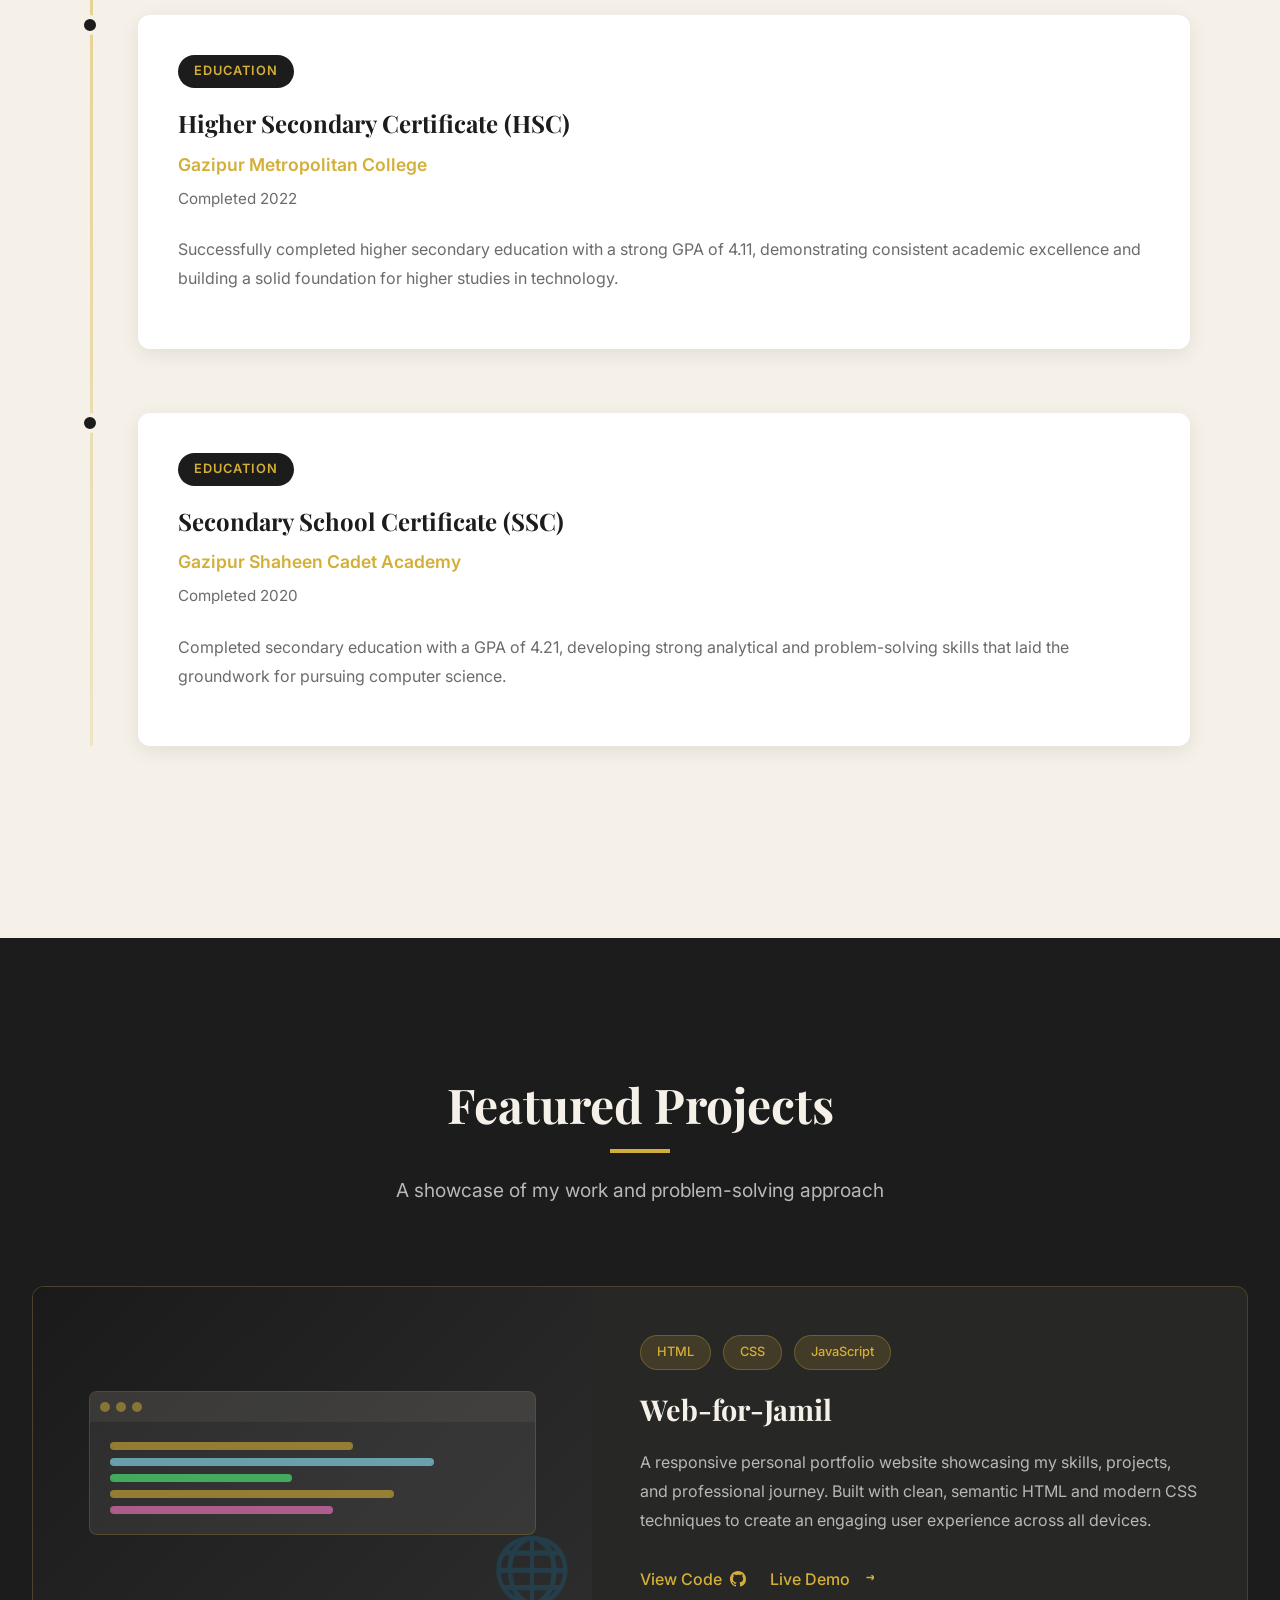
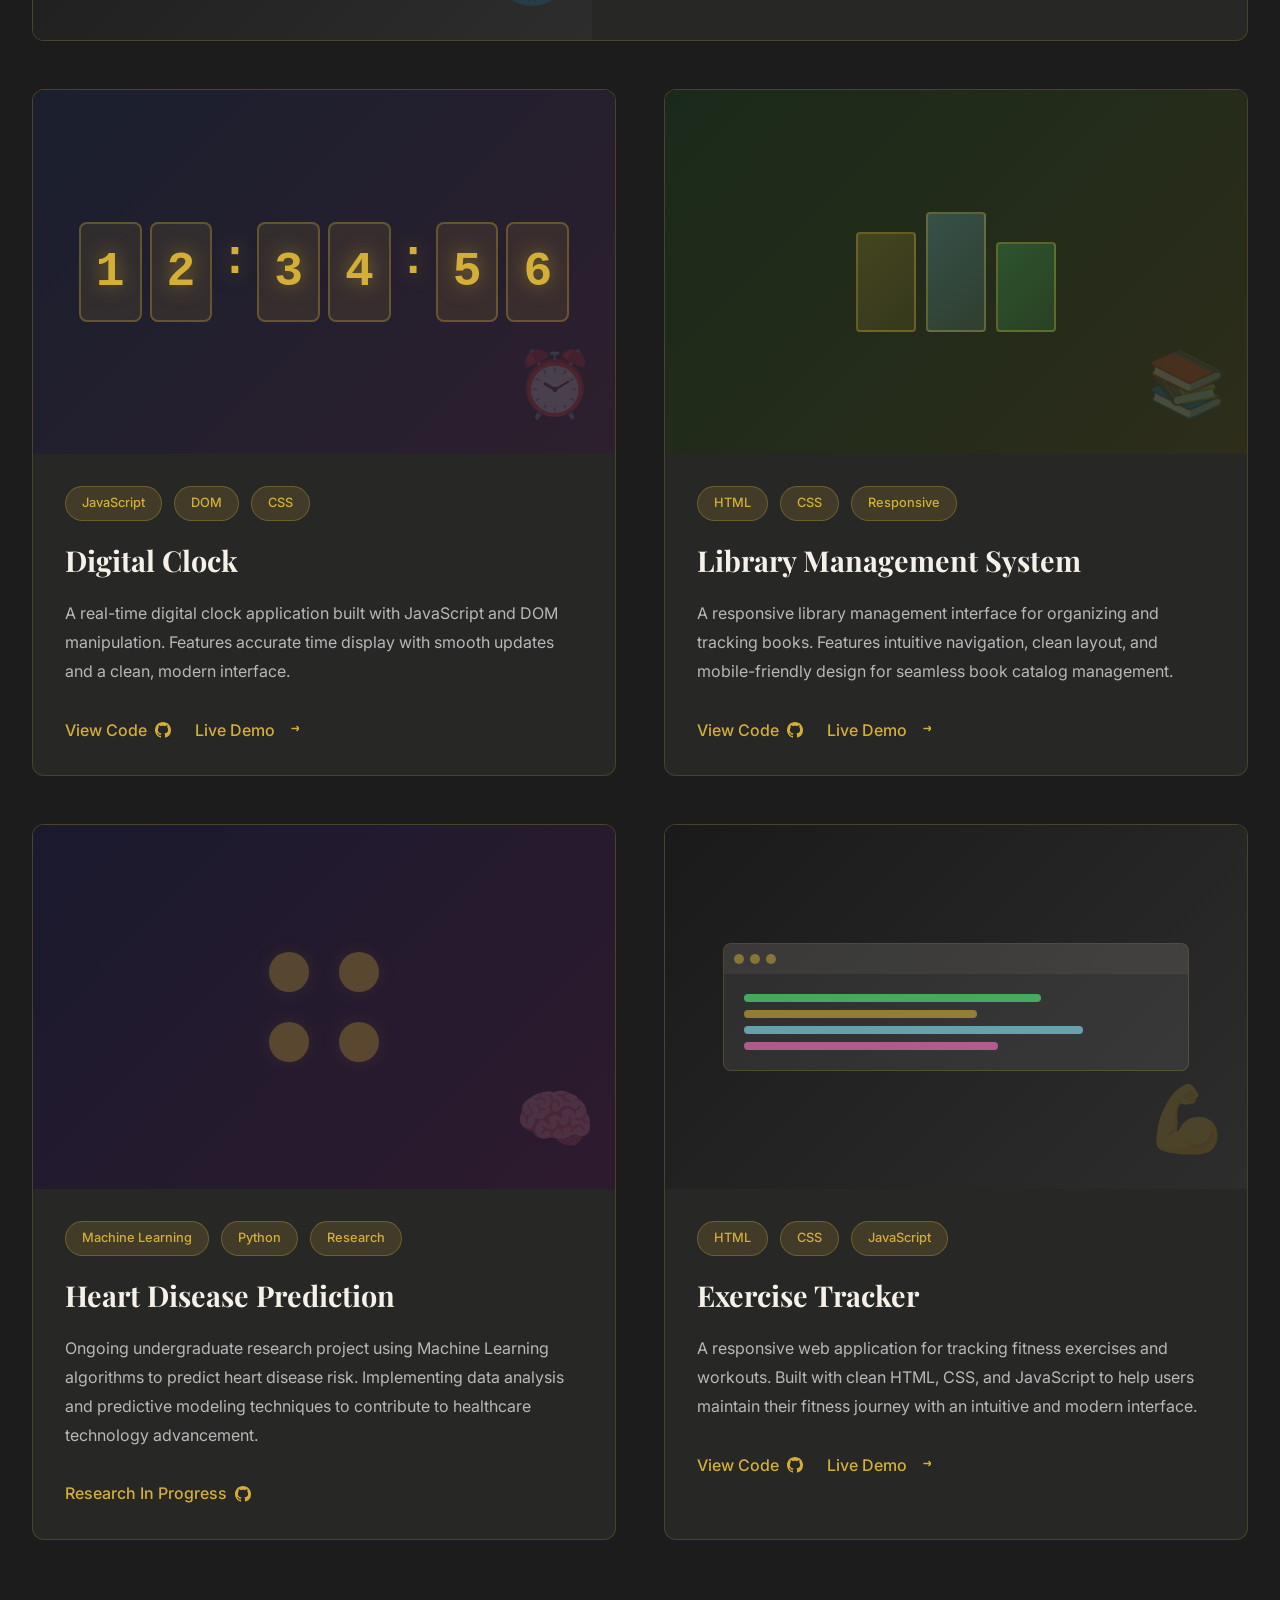
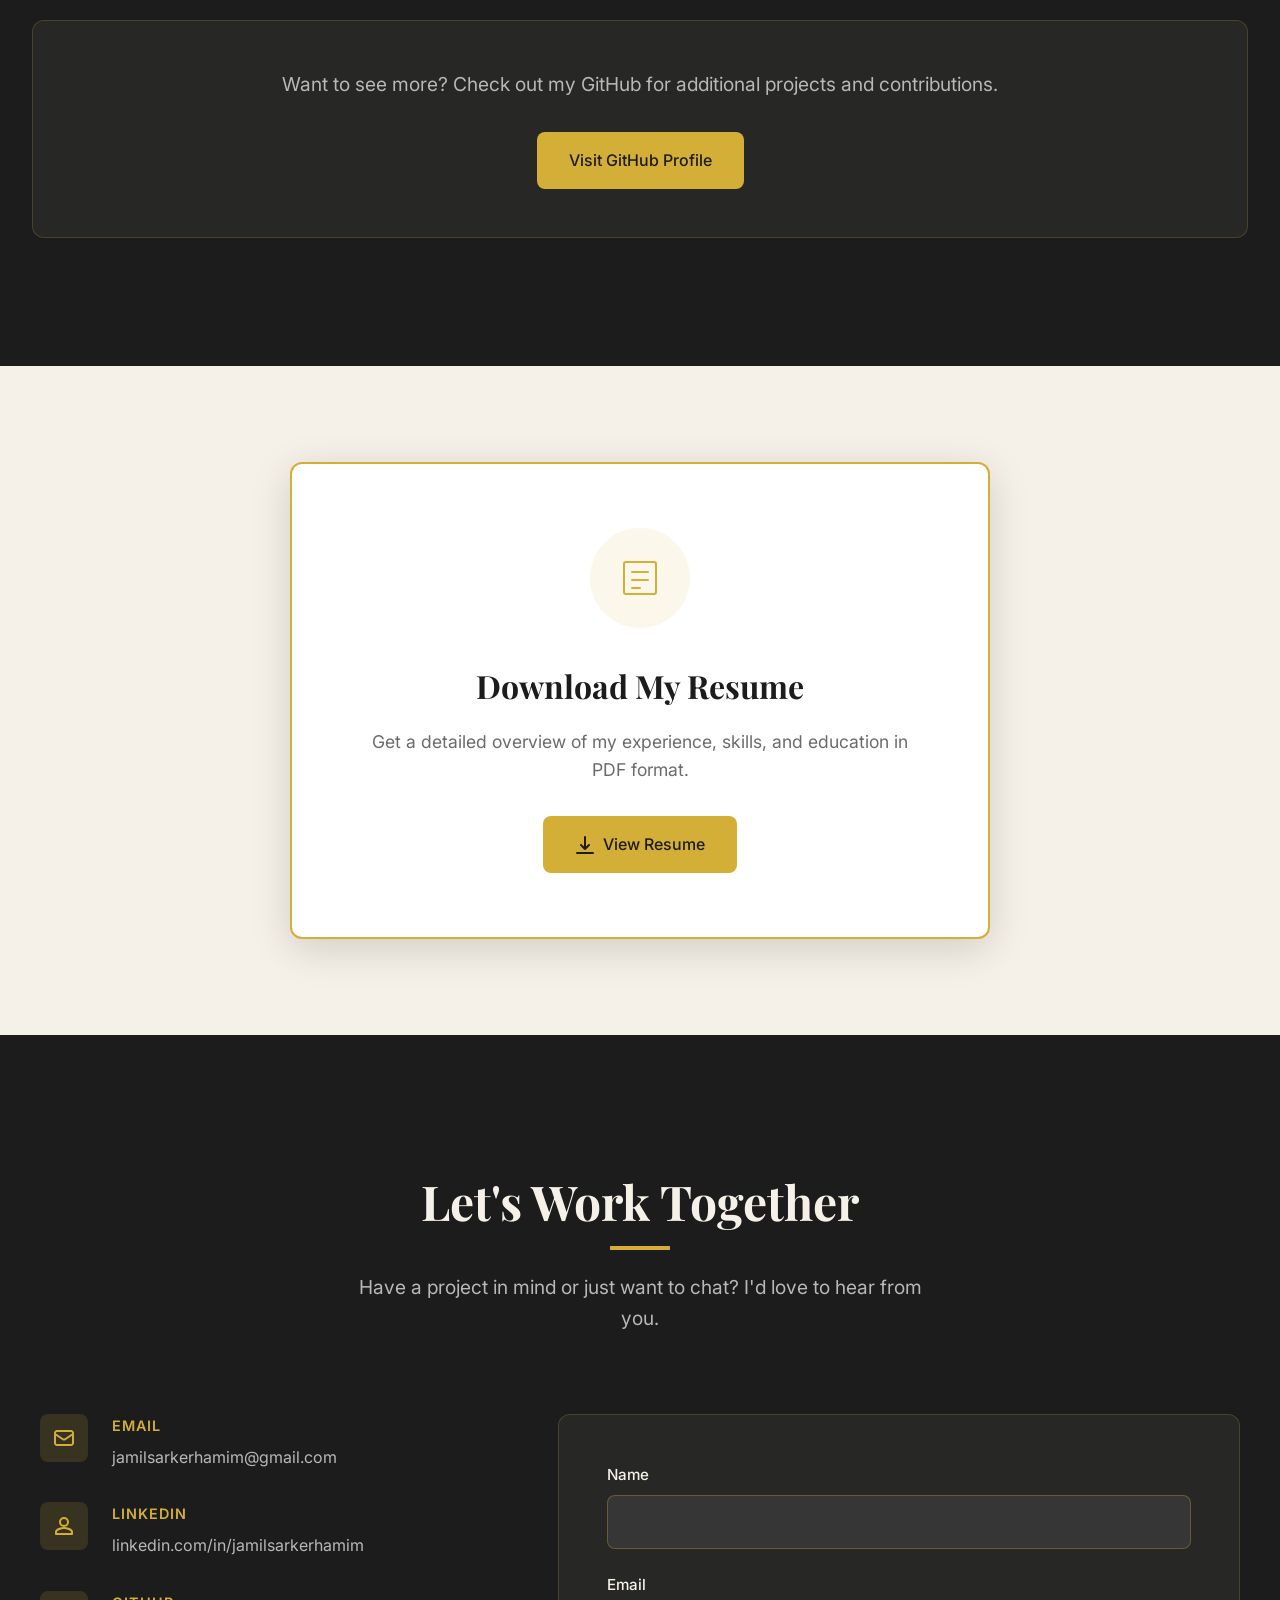
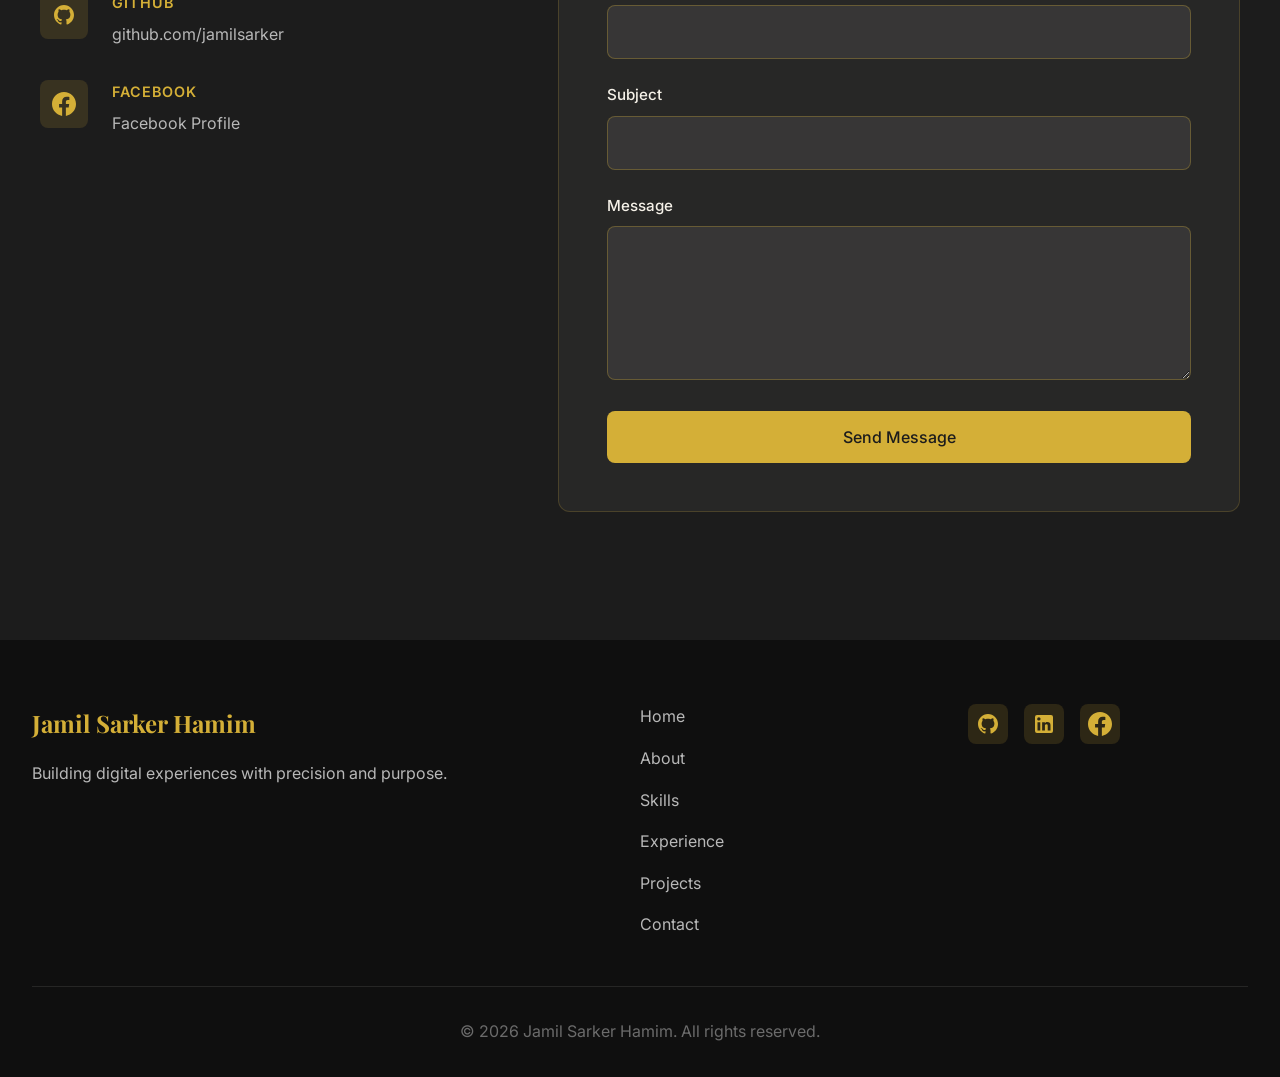
==== commit 1ee45559: "Add Exercise Tracker project to portfolio" ====
--- a/index.html
+++ b/index.html
@@ -469,6 +469,55 @@
                         </div>
                     </div>
                 </div>
+
+                <div class="project-card reveal-up delay-1">
+                    <div class="project-image">
+                        <div class="project-visual portfolio-visual">
+                            <div class="browser-mockup">
+                                <div class="browser-header">
+                                    <span></span><span></span><span></span>
+                                </div>
+                                <div class="browser-content">
+                                    <div class="code-lines">
+                                        <span style="background: #50fa7b; width: 70%;"></span>
+                                        <span style="background: #D4AF37; width: 55%;"></span>
+                                        <span style="background: #8be9fd; width: 80%;"></span>
+                                        <span style="background: #ff79c6; width: 60%;"></span>
+                                    </div>
+                                </div>
+                            </div>
+                            <div class="project-icon">💪</div>
+                        </div>
+                    </div>
+                    <div class="project-content">
+                        <div class="project-tags">
+                            <span class="project-tag">HTML</span>
+                            <span class="project-tag">CSS</span>
+                            <span class="project-tag">JavaScript</span>
+                        </div>
+                        <h3 class="project-title">Exercise Tracker</h3>
+                        <p class="project-description">
+                            A responsive web application for tracking fitness exercises and workouts. 
+                            Built with clean HTML, CSS, and JavaScript to help users maintain their 
+                            fitness journey with an intuitive and modern interface.
+                        </p>
+                        <div class="project-links">
+                            <a href="https://github.com/jamilsarker/exercise" class="project-link" target="_blank" rel="noopener">
+                                <span>View Code</span>
+                                <svg width="16" height="16" viewBox="0 0 16 16" fill="none">
+                                    <path d="M8 0C3.58 0 0 3.58 0 8c0 3.54 2.29 6.53 5.47 7.59.4.07.55-.17.55-.38 0-.19-.01-.82-.01-1.49-2.01.37-2.53-.49-2.69-.94-.09-.23-.48-.94-.82-1.13-.28-.15-.68-.52-.01-.53.63-.01 1.08.58 1.23.82.72 1.21 1.87.87 2.33.66.07-.52.28-.87.51-1.07-1.78-.2-3.64-.89-3.64-3.95 0-.87.31-1.59.82-2.15-.08-.2-.36-1.02.08-2.12 0 0 .67-.21 2.2.82.64-.18 1.32-.27 2-.27.68 0 1.36.09 2 .27 1.53-1.04 2.2-.82 2.2-.82.44 1.1.16 1.92.08 2.12.51.56.82 1.27.82 2.15 0 3.07-1.87 3.75-3.65 3.95.29.25.54.73.54 1.48 0 1.07-.01 1.93-.01 2.2 0 .21.15.46.55.38A8.013 8.013 0 0016 8c0-4.42-3.58-8-8-8z" fill="currentColor"/>
+                                </svg>
+                            </a>
+                            <a href="https://jamilsarker.github.io/exercise" class="project-link" target="_blank" rel="noopener">
+                                <span>Live Demo</span>
+                                <svg width="16" height="16" viewBox="0 0 16 16" fill="none">
+                                    <path d="M14 8.5L16 6.5L14 4.5" stroke="currentColor" stroke-width="1.5" stroke-linecap="round" stroke-linejoin="round"/>
+                                    <path d="M9 6.5H16" stroke="currentColor" stroke-width="1.5" stroke-linecap="round"/>
+                                </svg>
+                            </a>
+                        </div>
+                    </div>
+                </div>
             </div>
 
             <div class="projects-cta reveal-up">
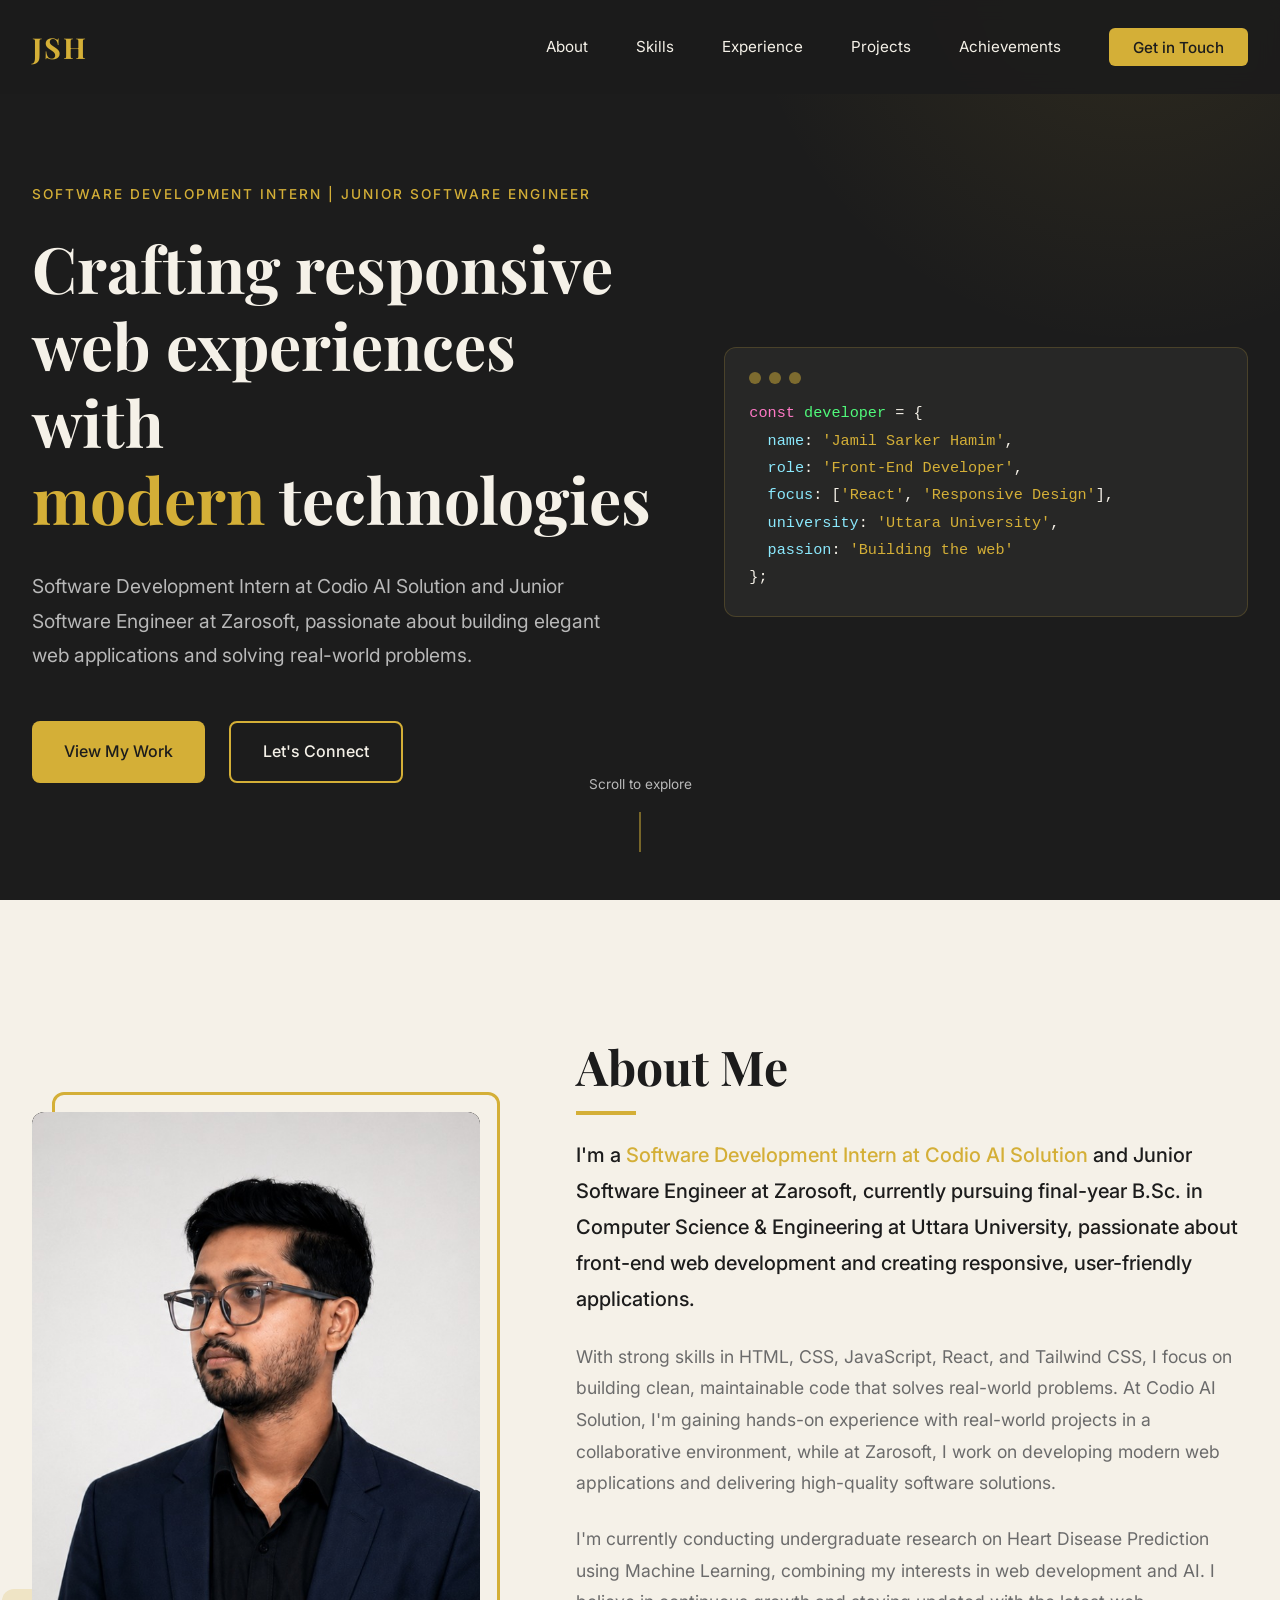
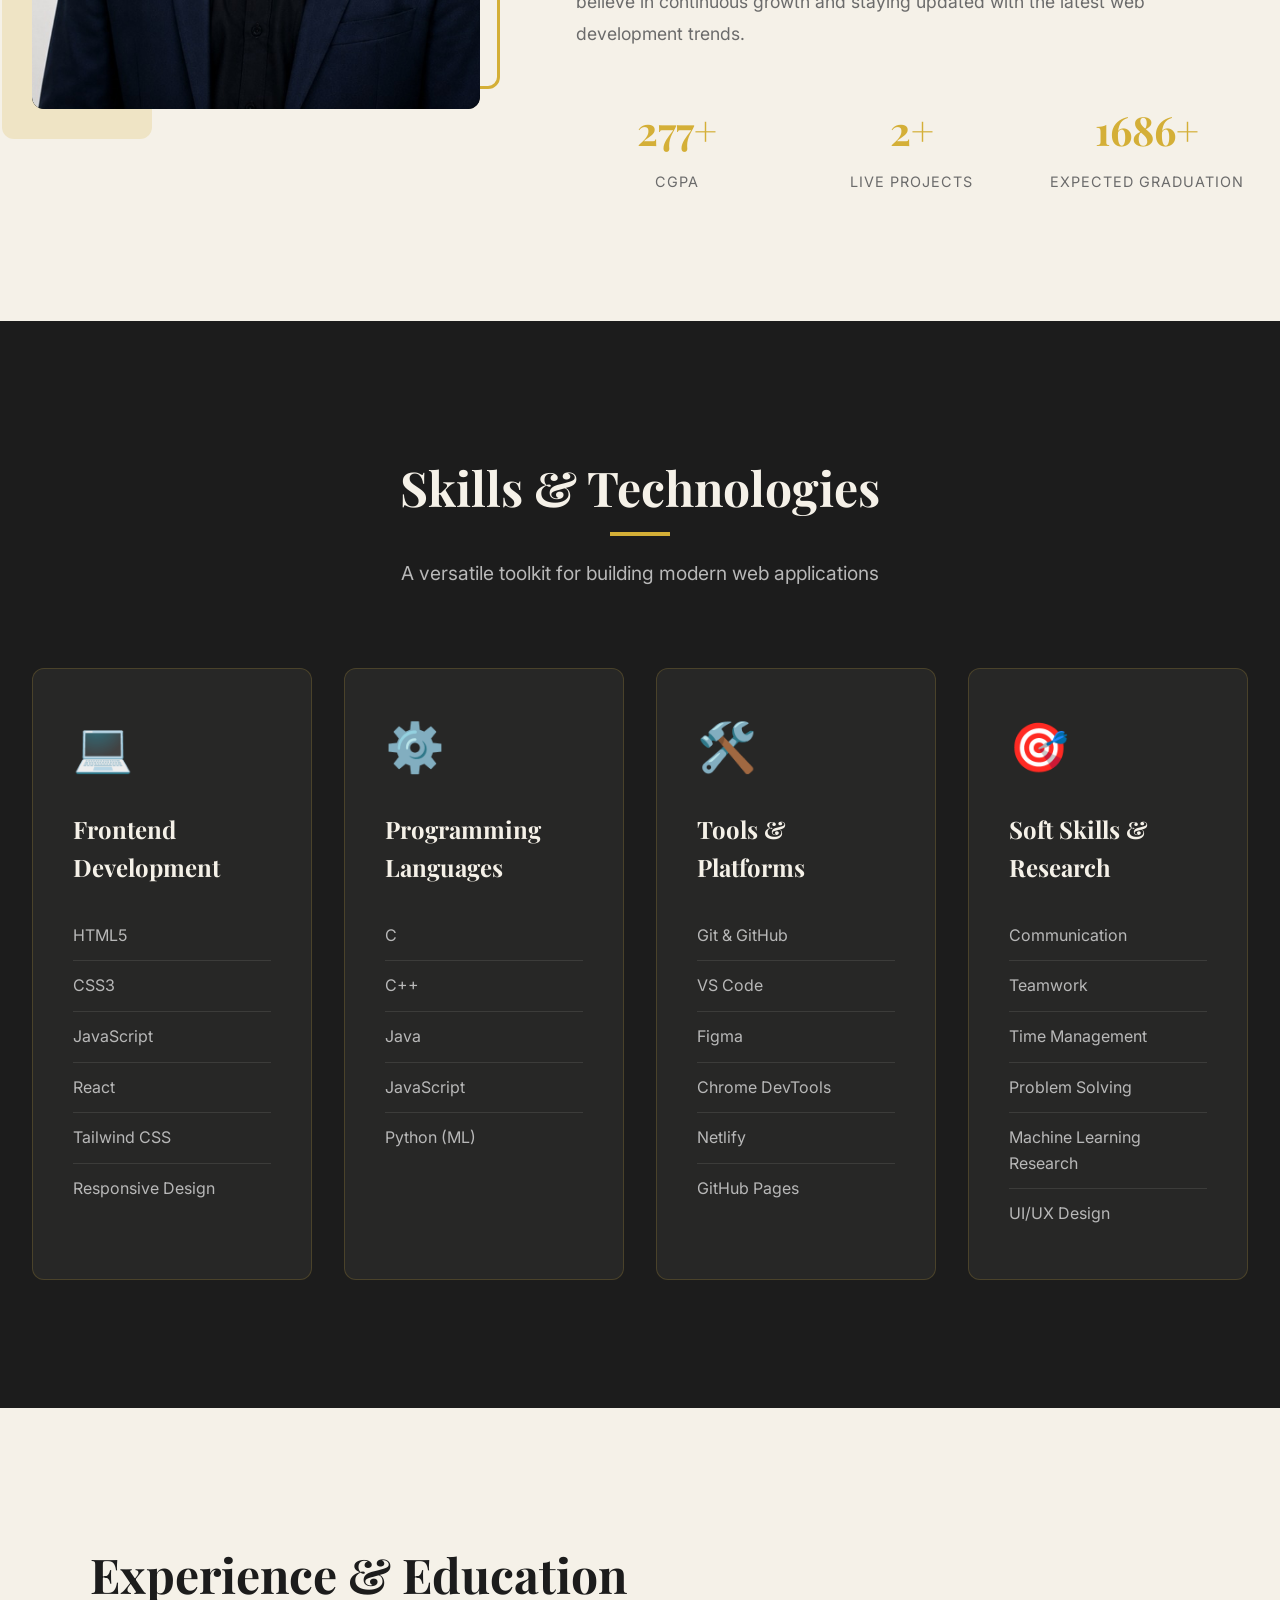
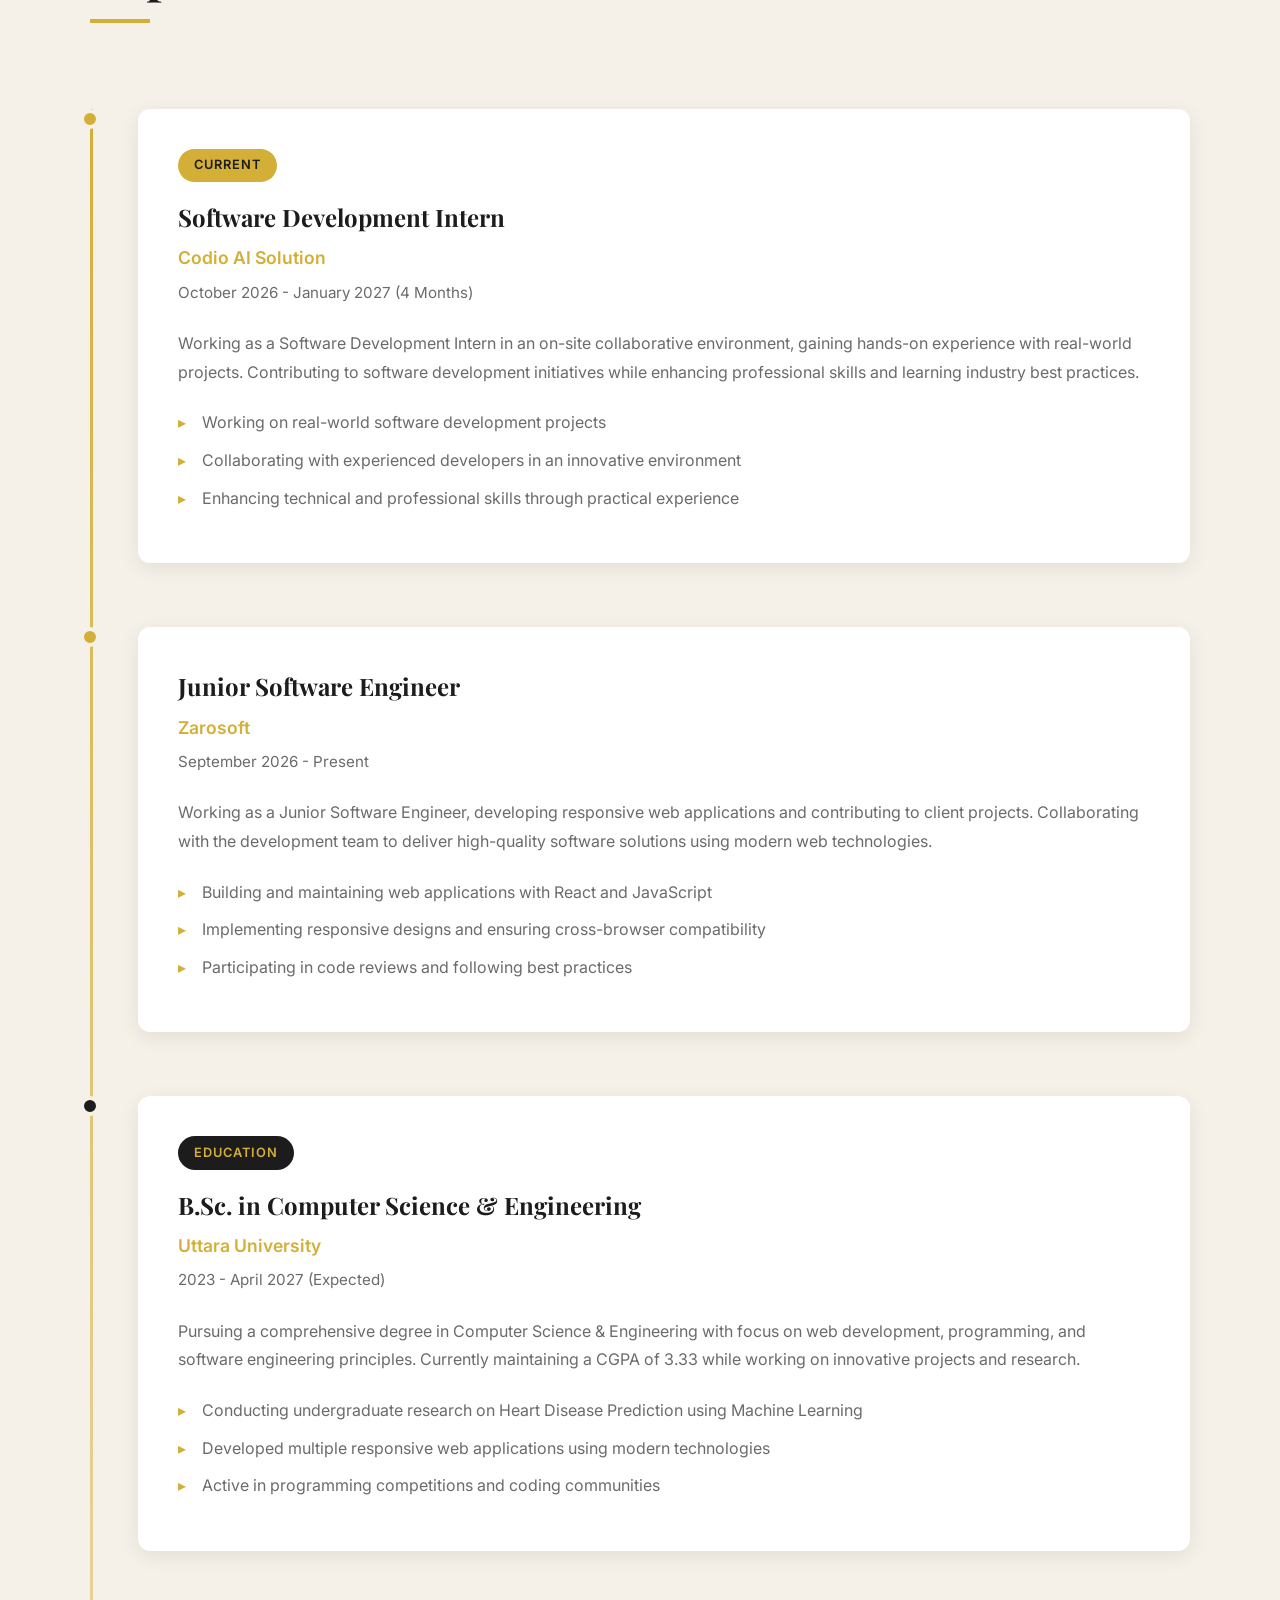
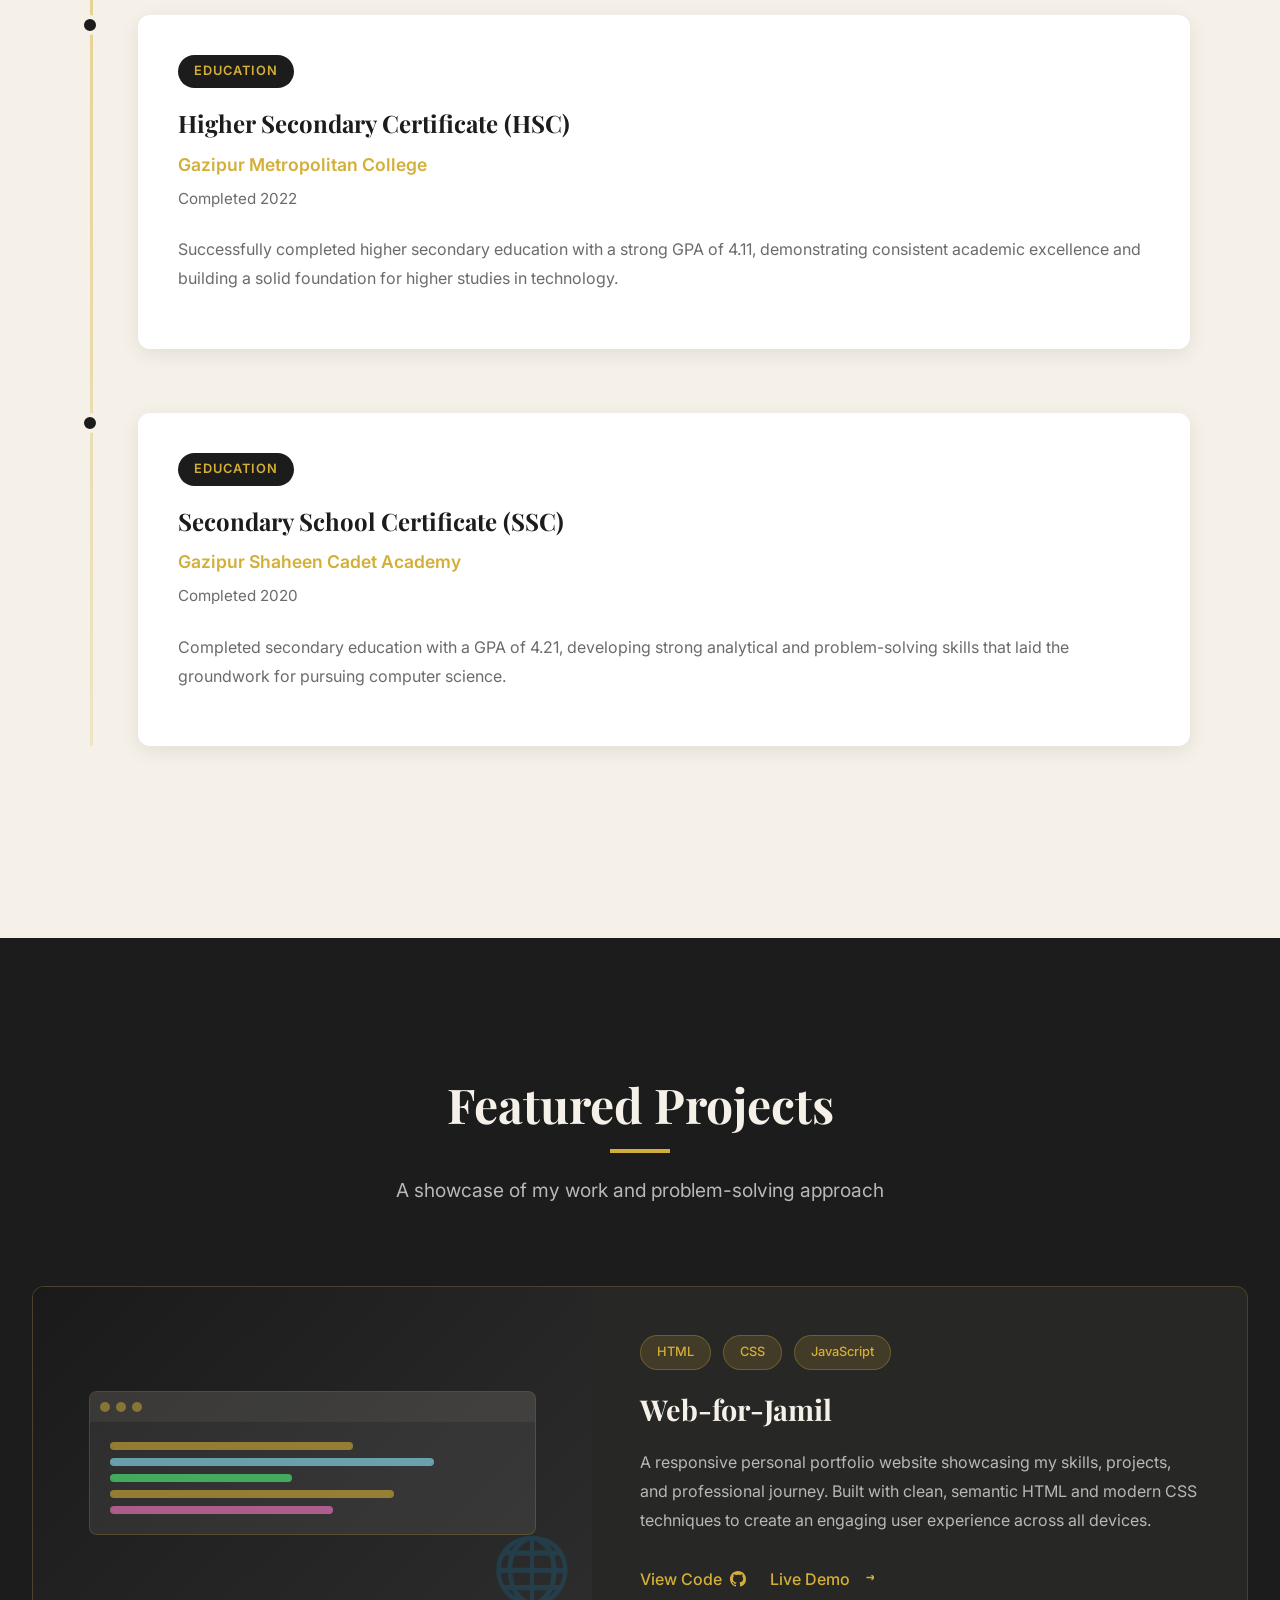
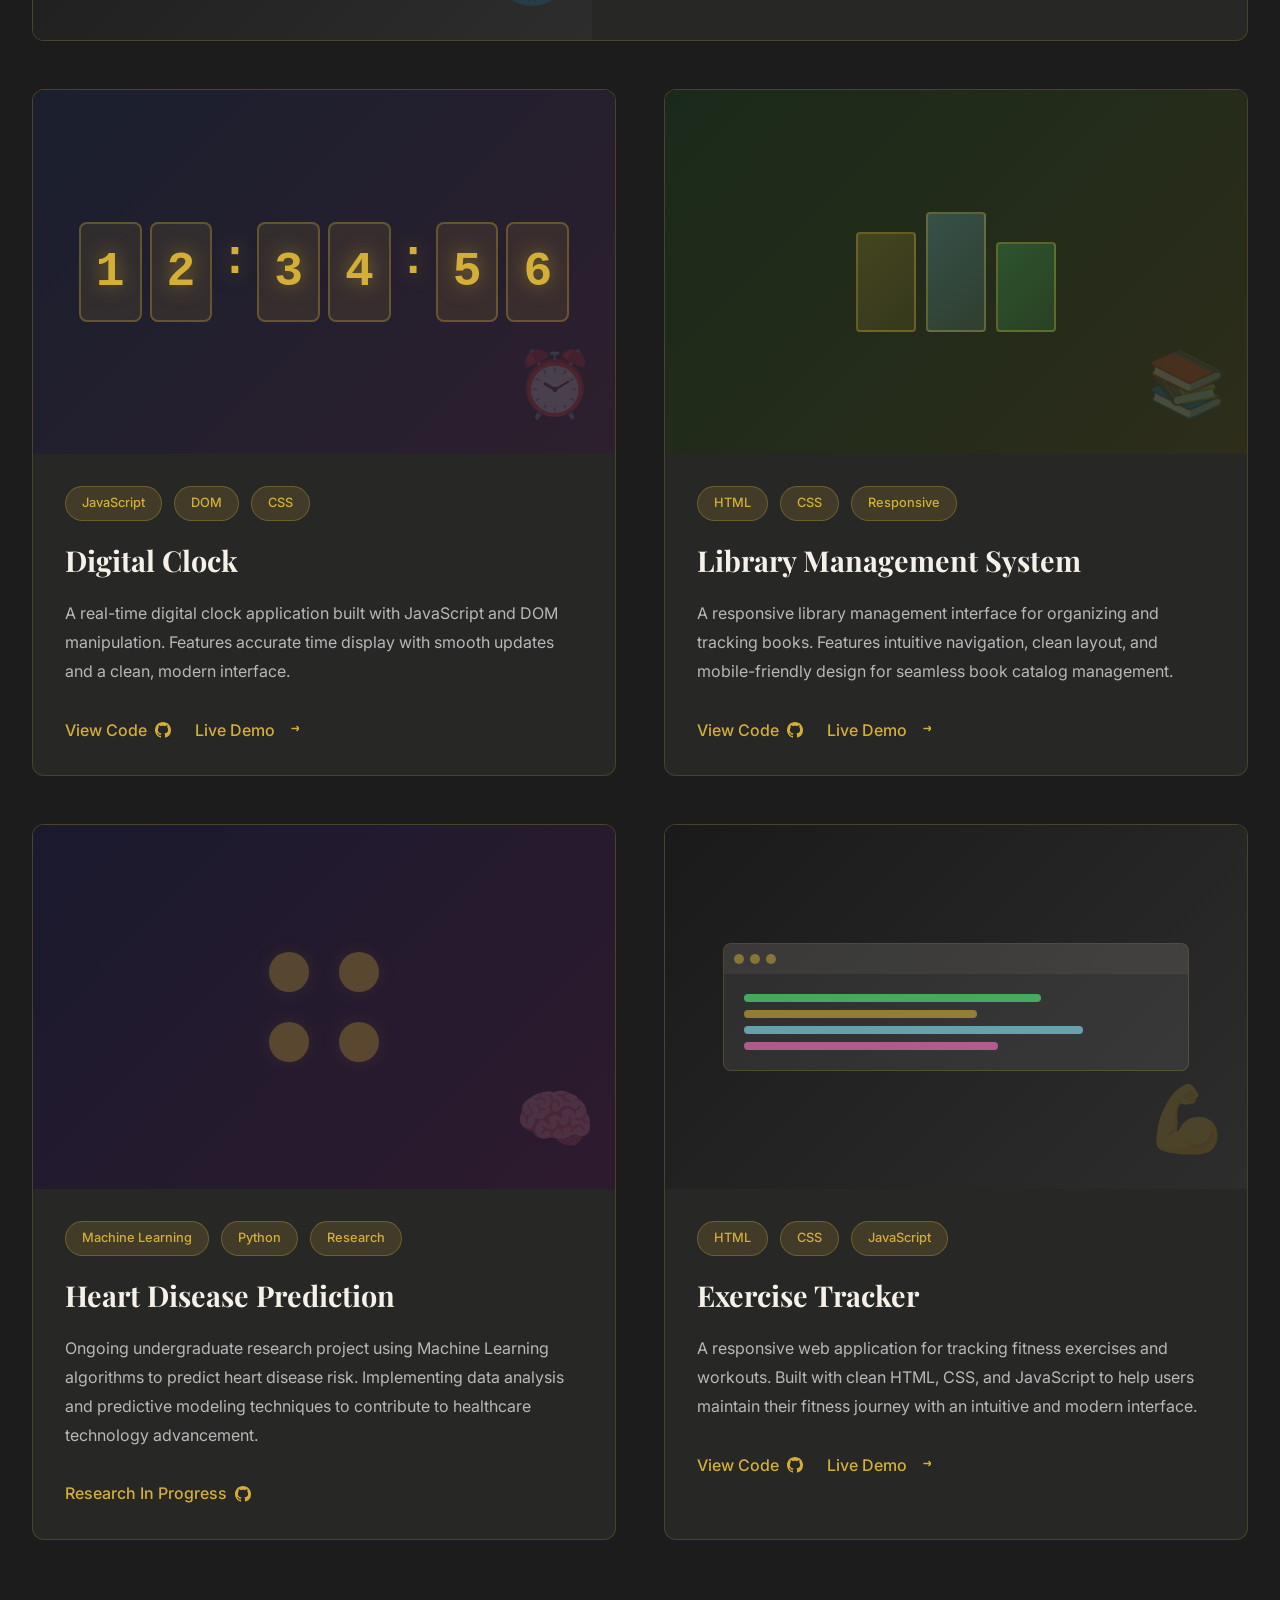
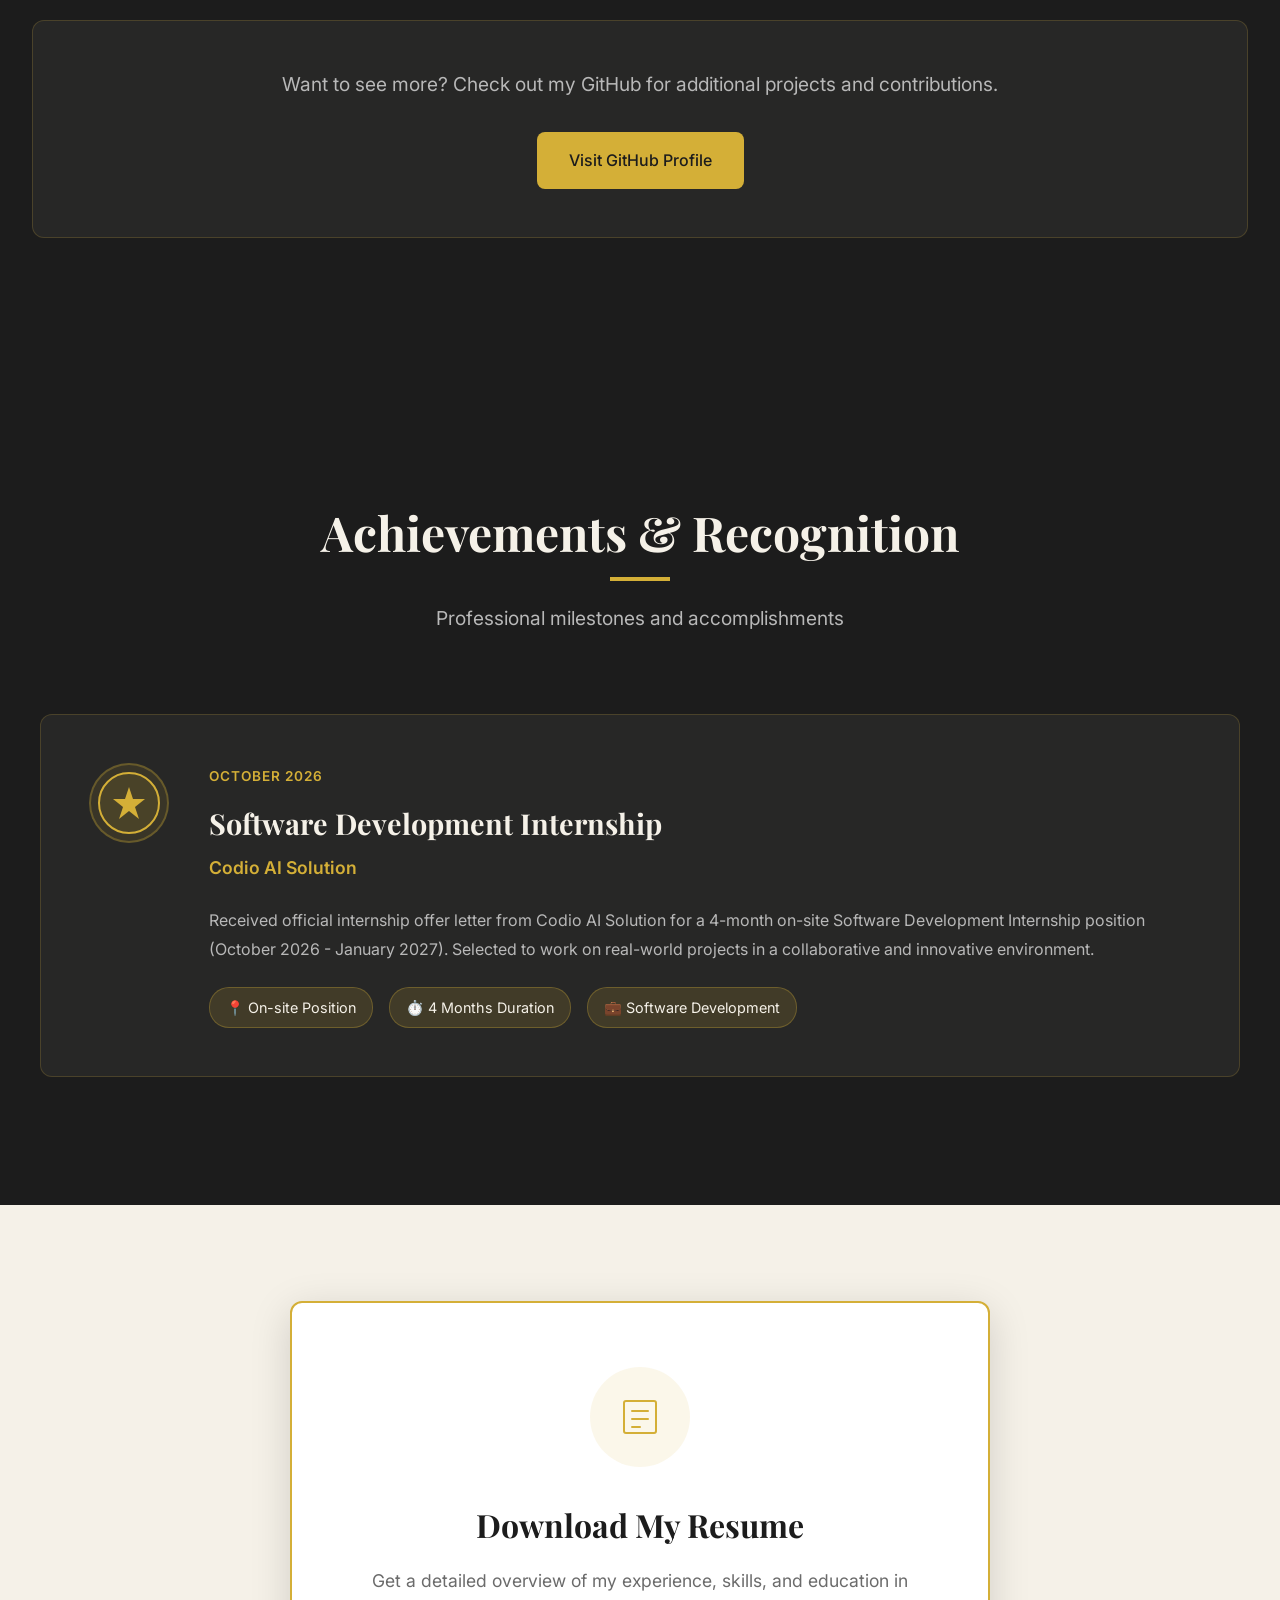
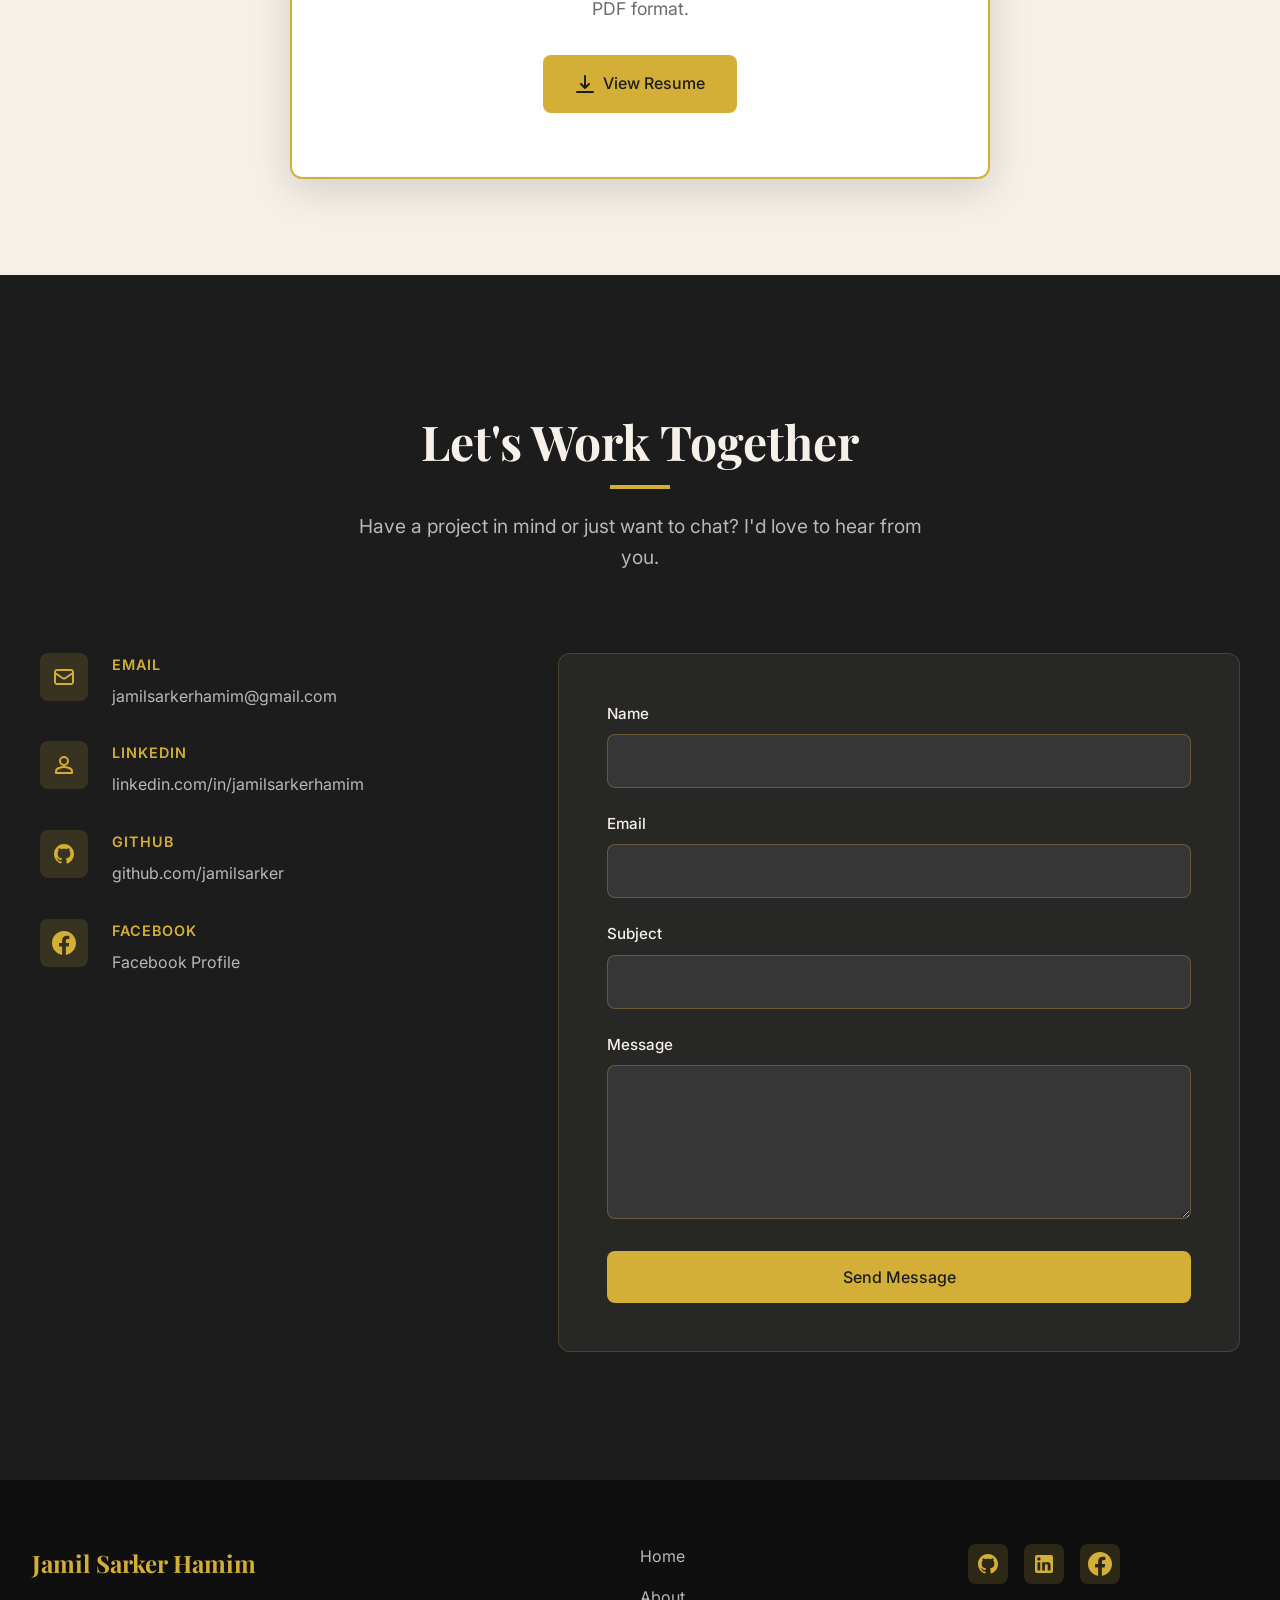
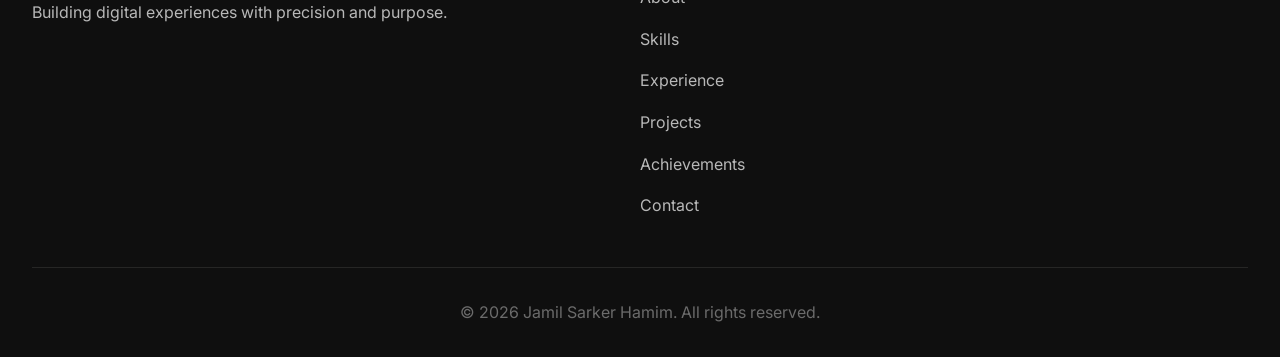
==== commit 4c43ea12: "Add Achievements & Recognition section with Codio AI Solution internship offer" ====
--- a/index.html
+++ b/index.html
@@ -19,6 +19,7 @@
                 <li><a href="#skills" class="nav-link">Skills</a></li>
                 <li><a href="#experience" class="nav-link">Experience</a></li>
                 <li><a href="#projects" class="nav-link">Projects</a></li>
+                <li><a href="#achievements" class="nav-link">Achievements</a></li>
                 <li><a href="#contact" class="nav-link nav-link-cta">Get in Touch</a></li>
             </ul>
             <button class="nav-toggle" aria-label="Toggle menu">
@@ -529,6 +530,44 @@
         </div>
     </section>
 
+    <!-- Achievements & Recognition Section -->
+    <section id="achievements" class="achievements">
+        <div class="achievements-container">
+            <div class="achievements-header reveal-up">
+                <h2 class="section-title">Achievements & Recognition</h2>
+                <p class="section-subtitle">
+                    Professional milestones and accomplishments
+                </p>
+            </div>
+
+            <div class="achievements-grid">
+                <div class="achievement-card reveal-up">
+                    <div class="achievement-badge">
+                        <svg width="64" height="64" viewBox="0 0 64 64" fill="none">
+                            <circle cx="32" cy="32" r="30" stroke="#D4AF37" stroke-width="2" fill="rgba(212, 175, 55, 0.1)"/>
+                            <path d="M32 16L36 28H48L38 36L42 48L32 40L22 48L26 36L16 28H28L32 16Z" fill="#D4AF37"/>
+                        </svg>
+                    </div>
+                    <div class="achievement-content">
+                        <span class="achievement-date">October 2026</span>
+                        <h3 class="achievement-title">Software Development Internship</h3>
+                        <p class="achievement-company">Codio AI Solution</p>
+                        <p class="achievement-description">
+                            Received official internship offer letter from Codio AI Solution for a 4-month 
+                            on-site Software Development Internship position (October 2026 - January 2027). 
+                            Selected to work on real-world projects in a collaborative and innovative environment.
+                        </p>
+                        <div class="achievement-details">
+                            <span class="achievement-detail-item">📍 On-site Position</span>
+                            <span class="achievement-detail-item">⏱️ 4 Months Duration</span>
+                            <span class="achievement-detail-item">💼 Software Development</span>
+                        </div>
+                    </div>
+                </div>
+            </div>
+        </div>
+    </section>
+
     <!-- Resume Section -->
     <section class="resume-section">
         <div class="resume-container">
@@ -655,6 +694,7 @@
                     <a href="#skills">Skills</a>
                     <a href="#experience">Experience</a>
                     <a href="#projects">Projects</a>
+                    <a href="#achievements">Achievements</a>
                     <a href="#contact">Contact</a>
                 </div>
                 <div class="footer-social">
--- a/styles.css
+++ b/styles.css
@@ -1052,6 +1052,132 @@
     color: var(--color-gray-light);
     font-size: 1.2rem;
     margin-bottom: 2rem;
+}
+
+/* ===== ACHIEVEMENTS SECTION ===== */
+.achievements {
+    padding: 8rem 2rem;
+    background: var(--color-dark);
+}
+
+.achievements-container {
+    max-width: 1200px;
+    margin: 0 auto;
+}
+
+.achievements-header {
+    text-align: center;
+    margin-bottom: 5rem;
+}
+
+.achievements-header .section-title {
+    color: var(--color-light);
+}
+
+.achievements-header .section-title::after {
+    left: 50%;
+    transform: translateX(-50%);
+}
+
+.achievements-grid {
+    display: grid;
+    gap: 3rem;
+}
+
+.achievement-card {
+    background: rgba(245, 241, 232, 0.05);
+    border-radius: 12px;
+    padding: 3rem;
+    border: 1px solid rgba(212, 175, 55, 0.2);
+    transition: var(--transition);
+    display: flex;
+    gap: 2.5rem;
+    align-items: flex-start;
+}
+
+.achievement-card:hover {
+    transform: translateY(-5px);
+    border-color: var(--color-gold);
+    box-shadow: 0 20px 60px rgba(212, 175, 55, 0.2);
+}
+
+.achievement-badge {
+    flex-shrink: 0;
+    width: 80px;
+    height: 80px;
+    display: flex;
+    align-items: center;
+    justify-content: center;
+    background: rgba(212, 175, 55, 0.1);
+    border-radius: 50%;
+    border: 2px solid rgba(212, 175, 55, 0.3);
+}
+
+.achievement-content {
+    flex: 1;
+}
+
+.achievement-date {
+    display: inline-block;
+    font-size: 0.85rem;
+    font-weight: 600;
+    color: var(--color-gold);
+    text-transform: uppercase;
+    letter-spacing: 1px;
+    margin-bottom: 0.75rem;
+}
+
+.achievement-title {
+    font-family: var(--font-serif);
+    font-size: 1.8rem;
+    font-weight: 700;
+    color: var(--color-light);
+    margin-bottom: 0.5rem;
+}
+
+.achievement-company {
+    font-size: 1.1rem;
+    color: var(--color-gold);
+    font-weight: 600;
+    margin-bottom: 1.5rem;
+}
+
+.achievement-description {
+    color: var(--color-gray-light);
+    line-height: 1.8;
+    margin-bottom: 1.5rem;
+}
+
+.achievement-details {
+    display: flex;
+    flex-wrap: wrap;
+    gap: 1rem;
+}
+
+.achievement-detail-item {
+    background: rgba(212, 175, 55, 0.15);
+    color: var(--color-light);
+    padding: 0.5rem 1rem;
+    border-radius: 20px;
+    font-size: 0.9rem;
+    border: 1px solid rgba(212, 175, 55, 0.3);
+}
+
+@media (max-width: 768px) {
+    .achievement-card {
+        flex-direction: column;
+        padding: 2rem;
+        gap: 1.5rem;
+    }
+    
+    .achievement-badge {
+        width: 64px;
+        height: 64px;
+    }
+    
+    .achievement-title {
+        font-size: 1.5rem;
+    }
 }
 
 /* ===== RESUME SECTION ===== */
